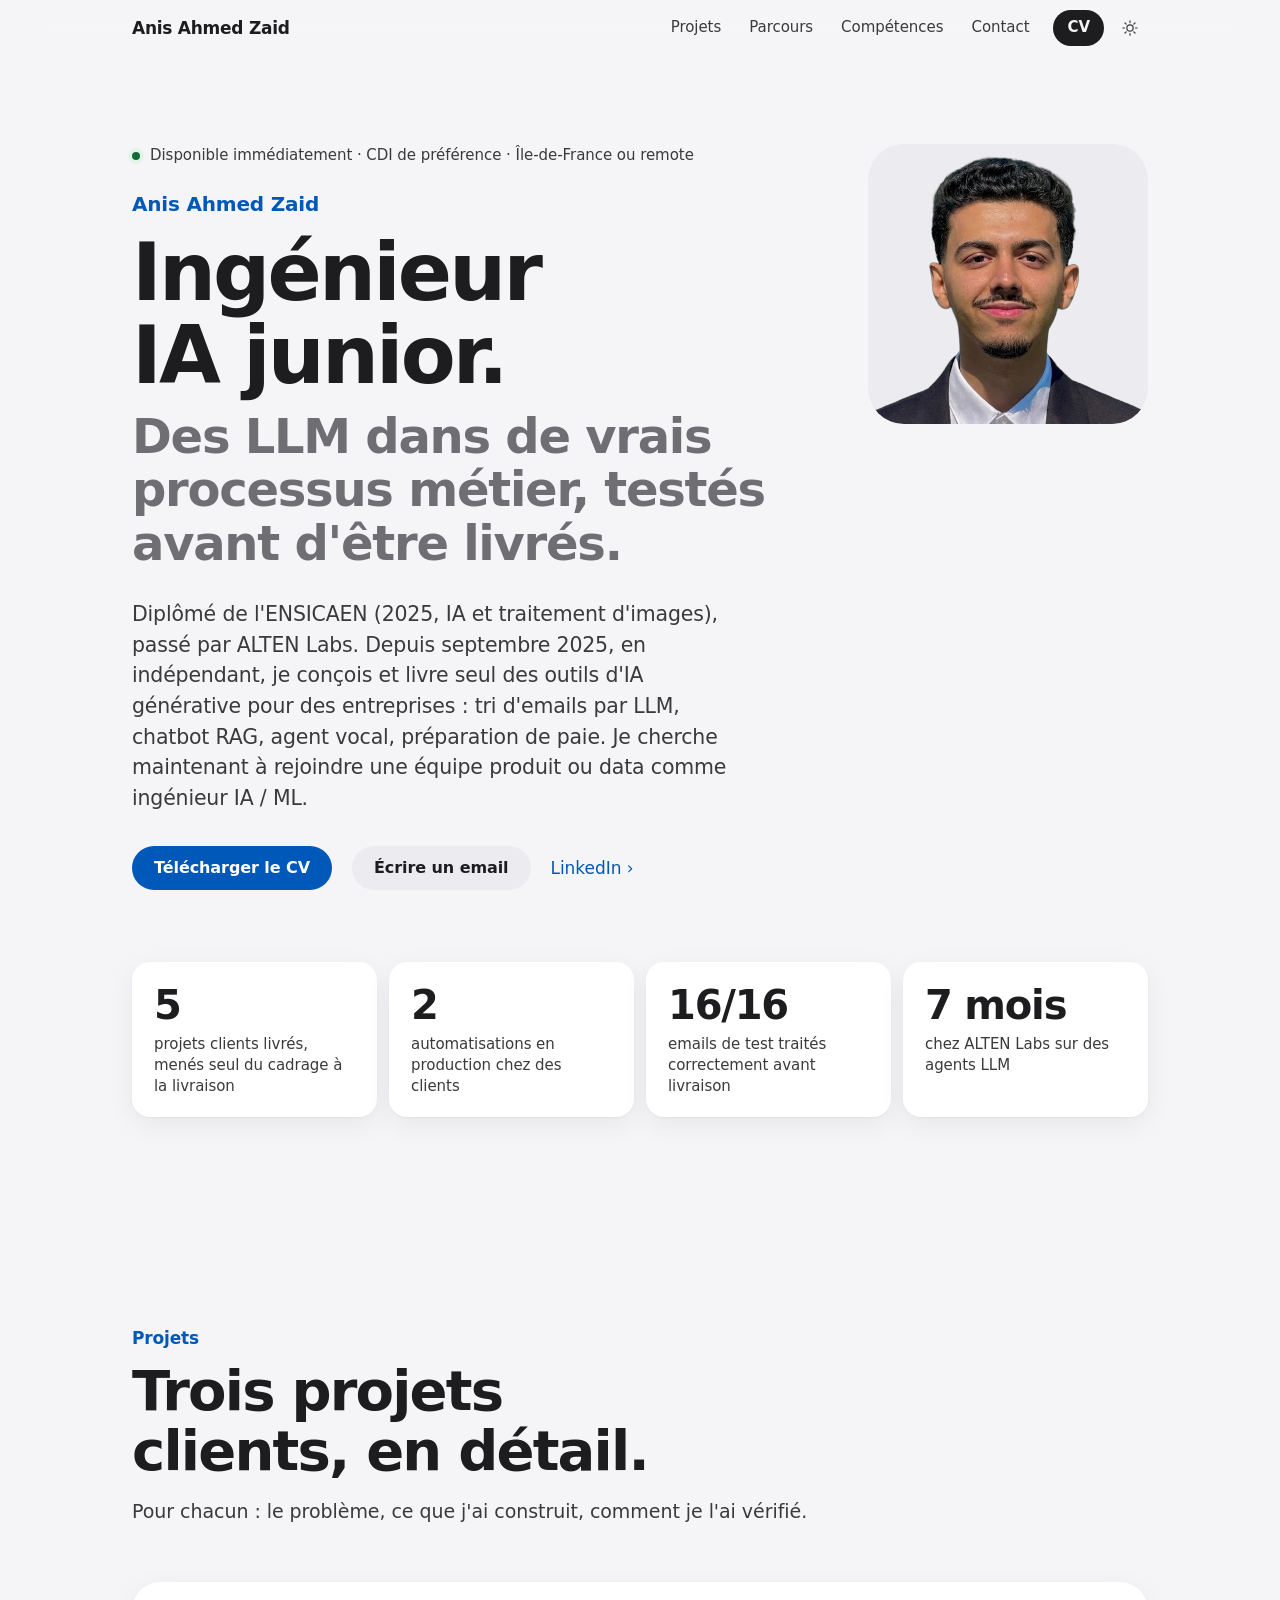
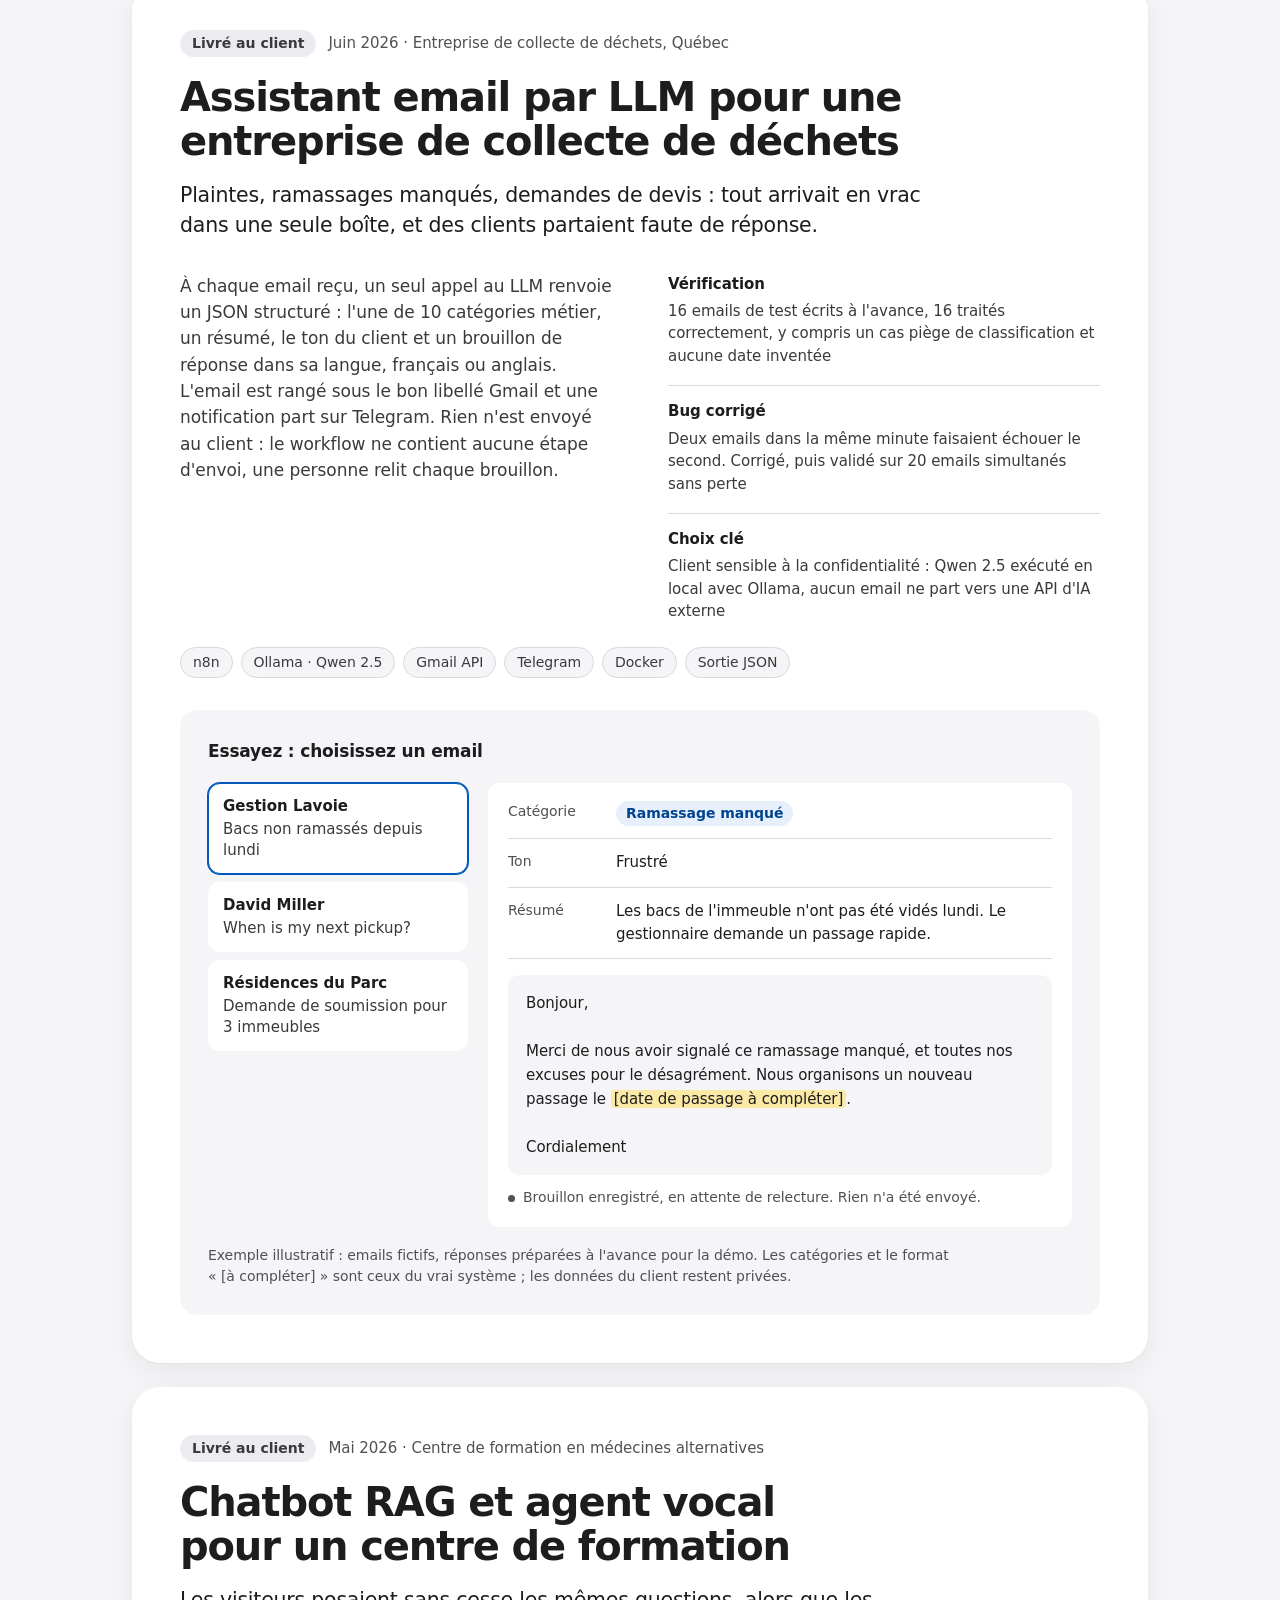
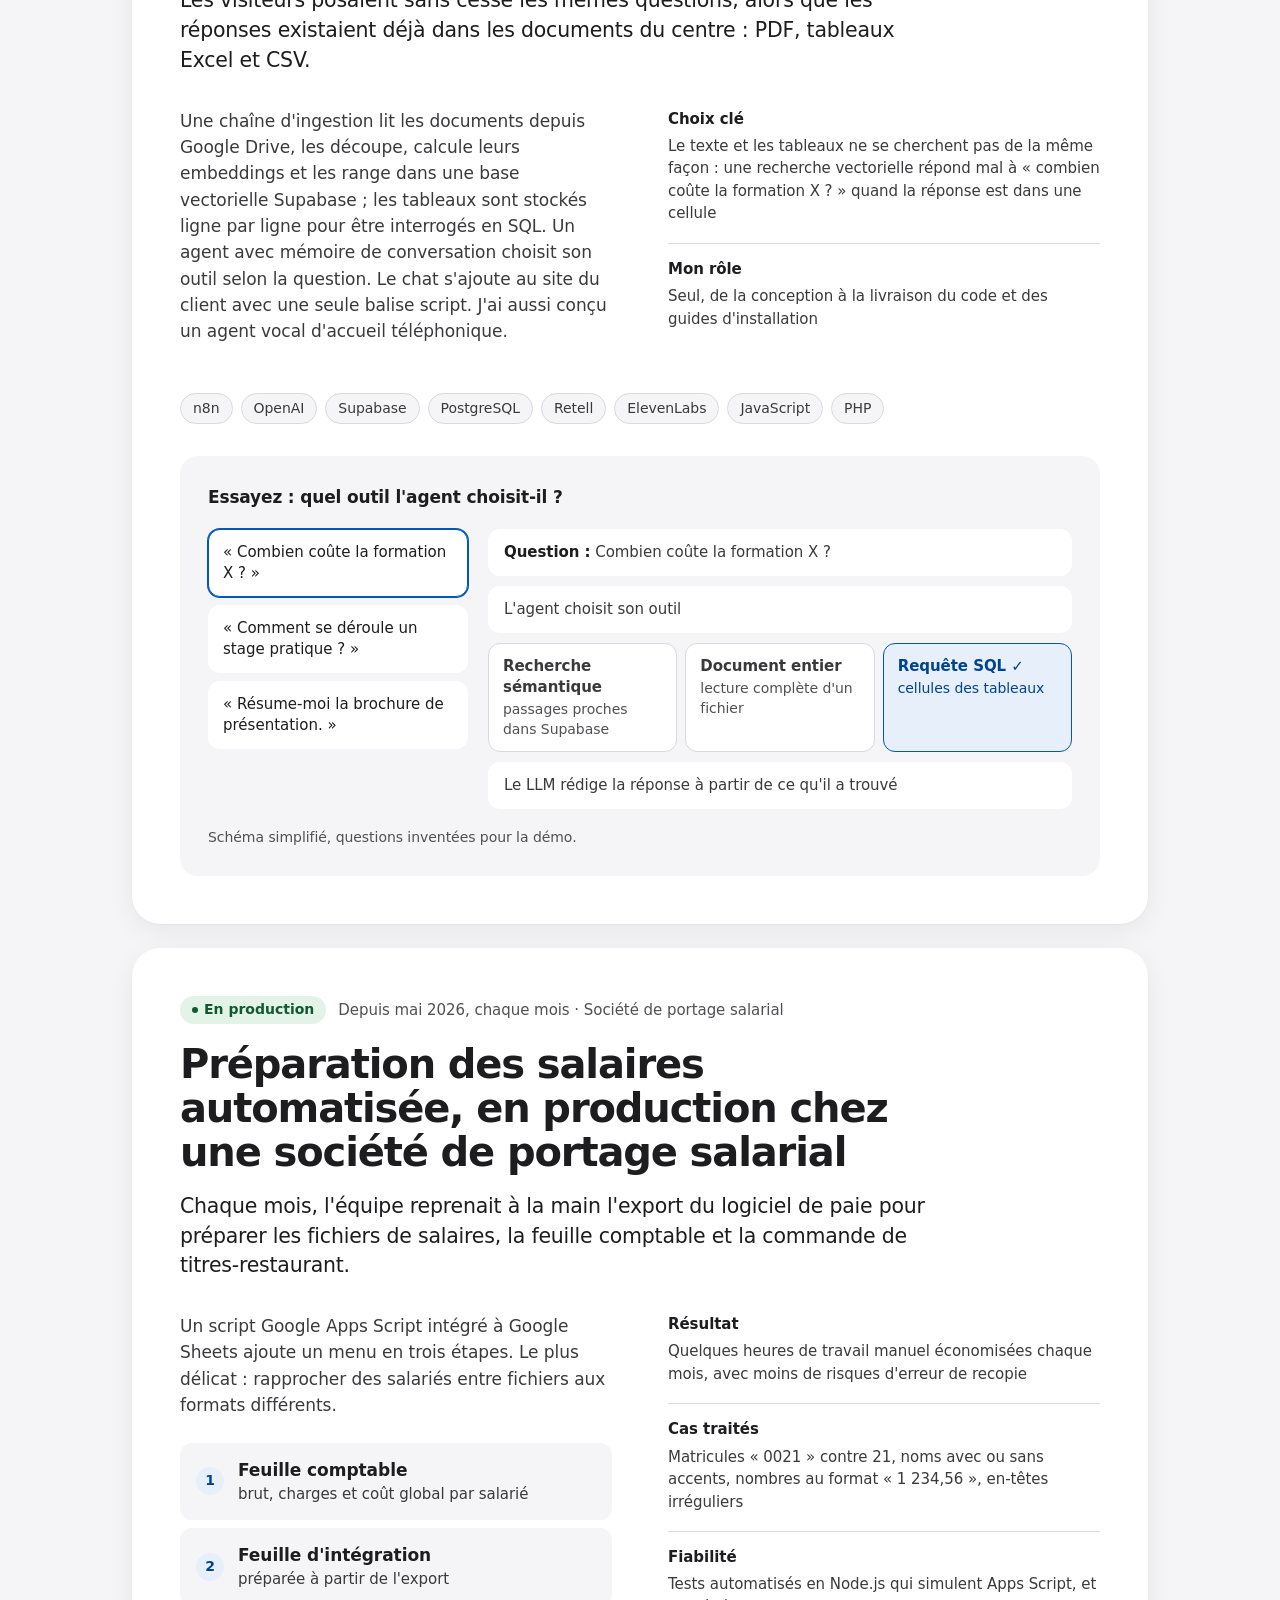
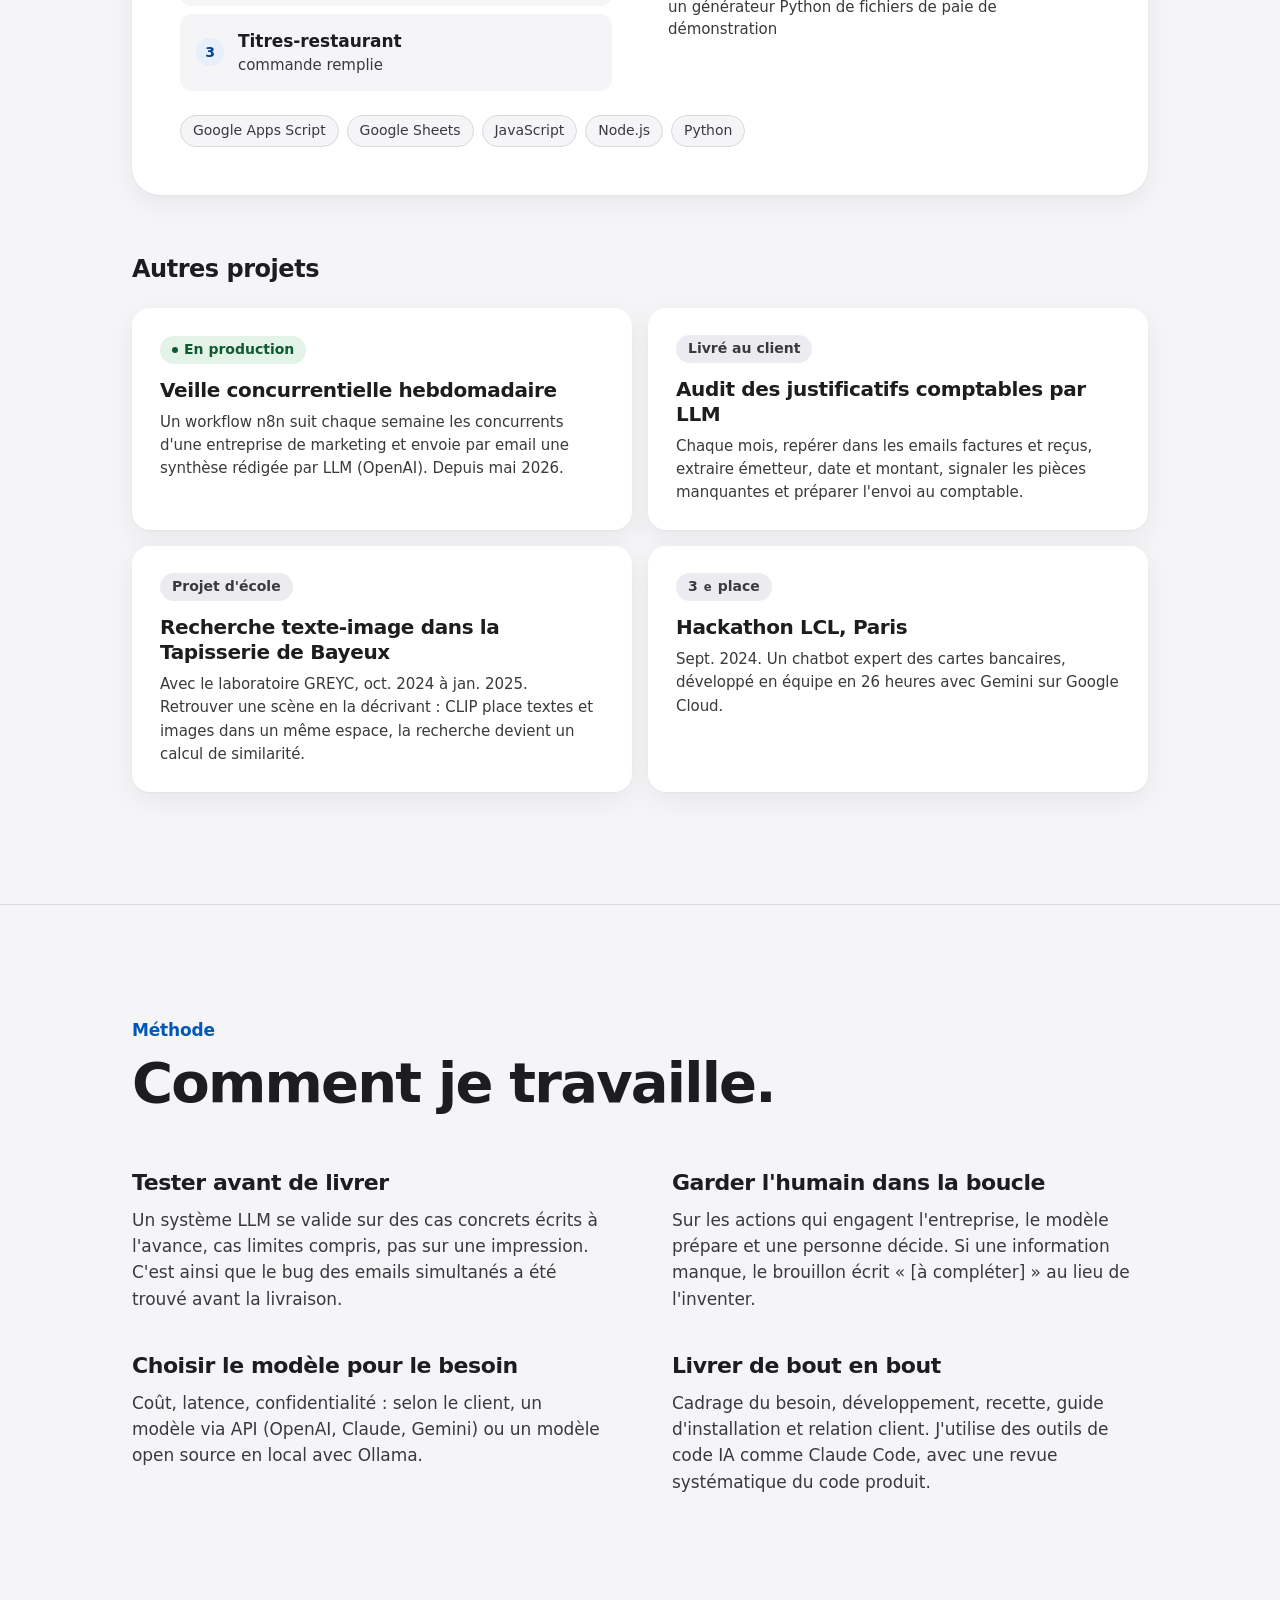
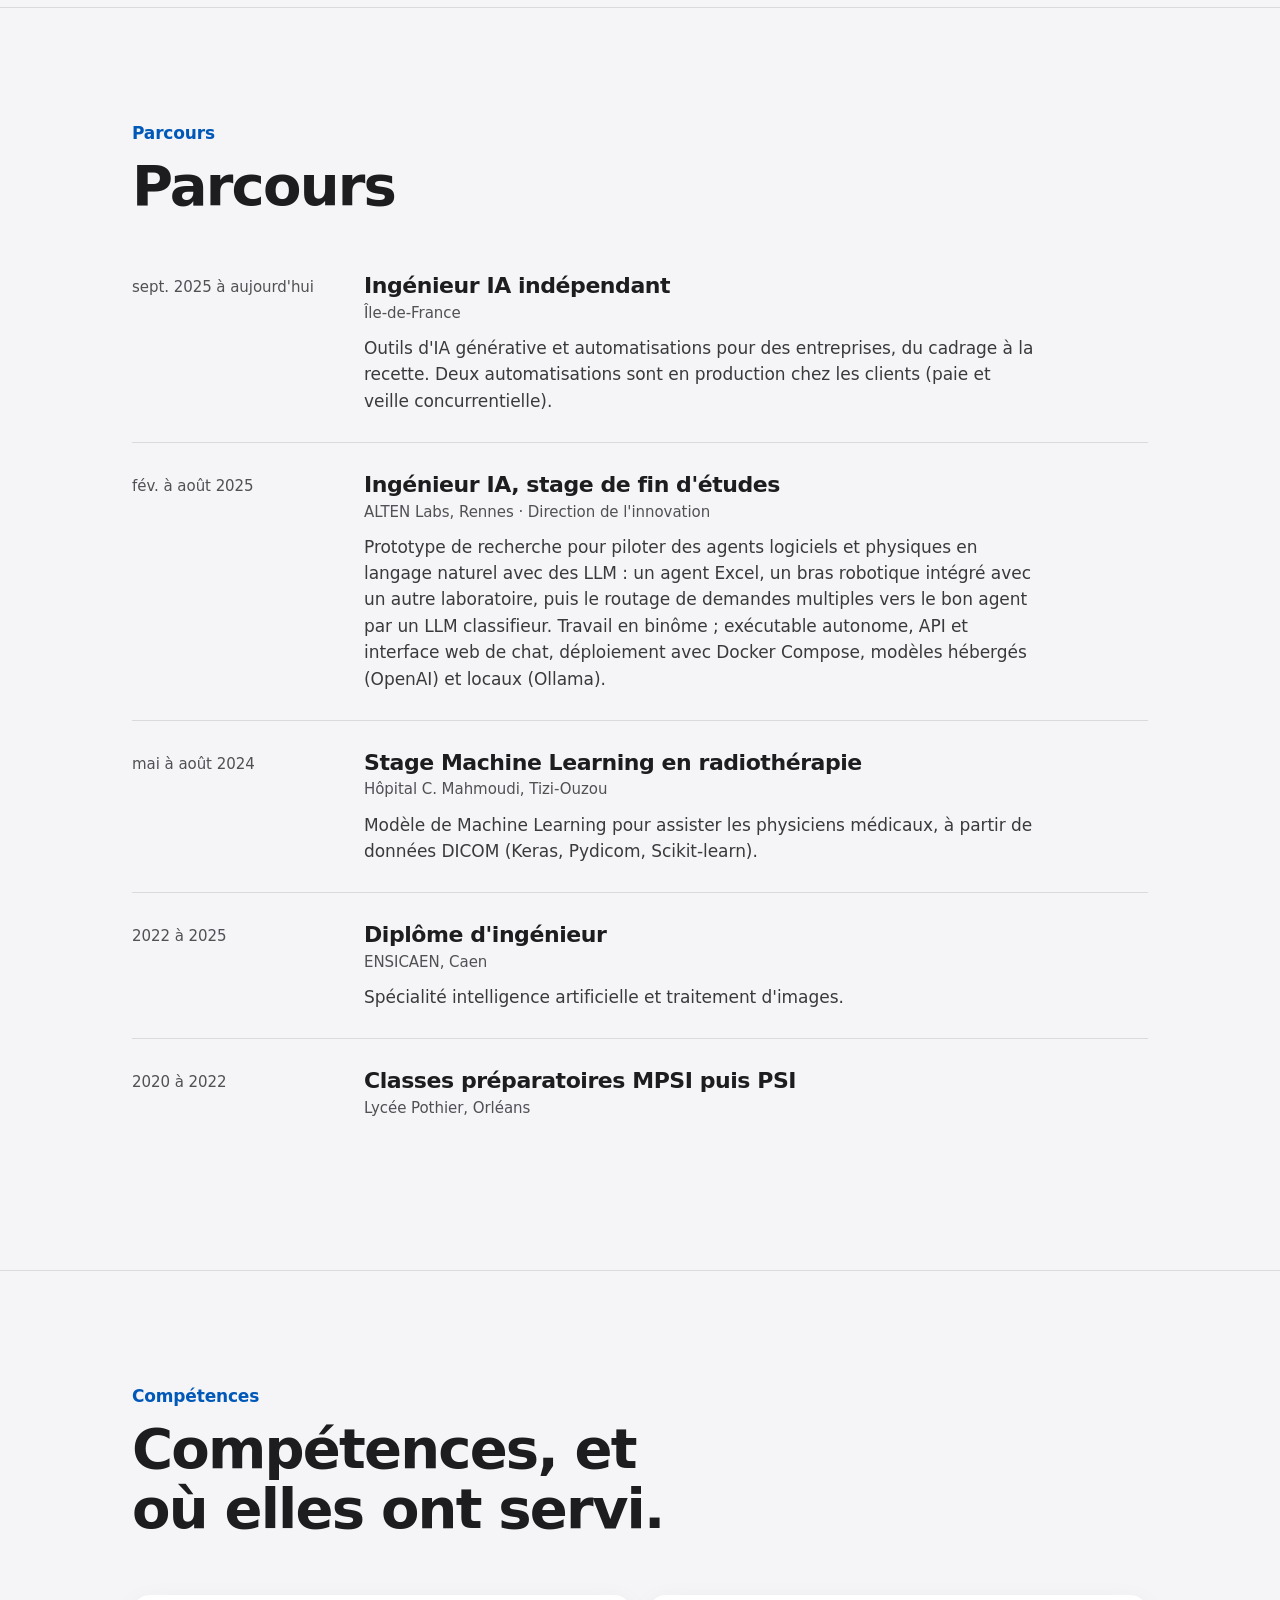
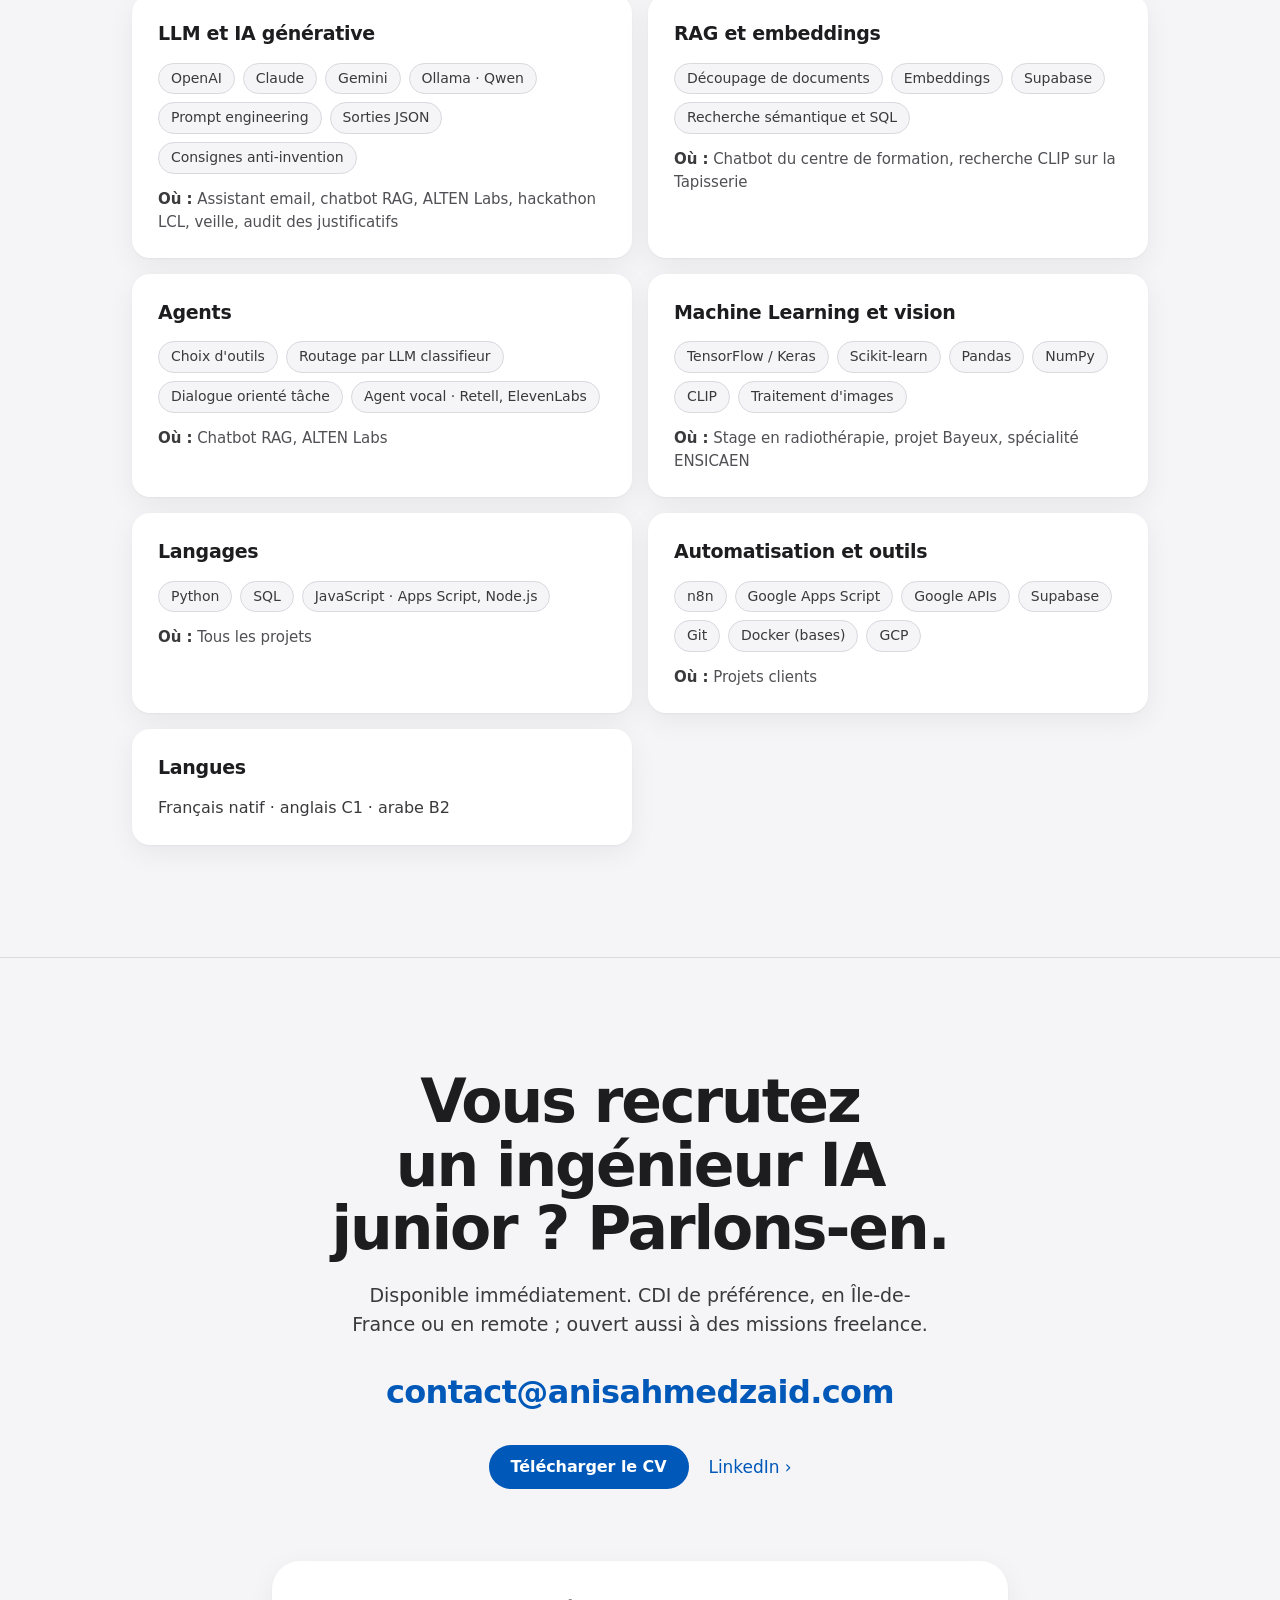
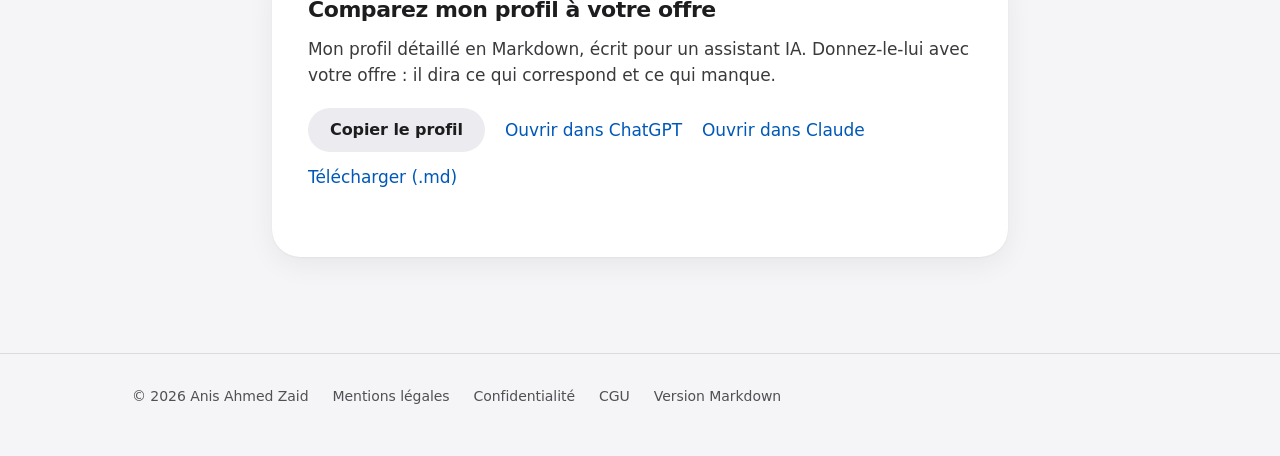
==== index.html @ 1bcfb72a "Redesign: Apple-style layout and a recruiter-first structure Form: system font with size-specific tr" ====
<!DOCTYPE html>
<html lang="fr">

<head>
  <meta charset="UTF-8">
  <meta name="viewport" content="width=device-width, initial-scale=1.0">
  <title>Anis Ahmed Zaid · Ingénieur IA (LLM, RAG, agents)</title>

  <meta name="description" content="Anis Ahmed Zaid, ingénieur IA (ENSICAEN 2025, ex-ALTEN Labs) : assistant email par LLM, chatbot RAG, agents, automatisations. Projets, parcours et CV.">
  <meta name="robots" content="index, follow">
  <link rel="canonical" href="https://anisahmedzaid.com/">
  <link rel="alternate" hreflang="fr" href="https://anisahmedzaid.com/">
  <link rel="alternate" type="text/markdown" href="https://anisahmedzaid.com/index.md" title="Version Markdown pour les agents">
  <link rel="help" type="text/plain" href="https://anisahmedzaid.com/llms.txt" title="llms.txt">
  <meta name="theme-color" content="#f5f5f7">
  <script>
    // Apply saved or system theme before first paint
    (function () {
      var t = null;
      try { t = localStorage.getItem('theme'); } catch (e) {}
      if (t !== 'light' && t !== 'dark') t = matchMedia('(prefers-color-scheme: dark)').matches ? 'dark' : 'light';
      document.documentElement.setAttribute('data-theme', t);
    })();
  </script>
  <link rel="icon" href="/favicon.ico" sizes="any">
  <link rel="icon" type="image/png" sizes="32x32" href="/favicon-32.png">
  <link rel="icon" type="image/png" sizes="192x192" href="/favicon-192.png">
  <link rel="apple-touch-icon" href="/apple-touch-icon.png">

  <meta property="og:type" content="profile">
  <meta property="og:url" content="https://anisahmedzaid.com/">
  <meta property="og:title" content="Anis Ahmed Zaid · Ingénieur IA">
  <meta property="og:description" content="Ingénieur IA diplômé de l'ENSICAEN, passé par ALTEN Labs. Assistant email par LLM, chatbot RAG, agents, automatisations. Projets, parcours et CV.">
  <meta property="og:locale" content="fr_FR">
  <meta property="og:site_name" content="Anis Ahmed Zaid">
  <meta property="og:image" content="https://anisahmedzaid.com/og-image.png">
  <meta property="og:image:width" content="1200">
  <meta property="og:image:height" content="630">
  <meta property="og:image:alt" content="Anis Ahmed Zaid, ingénieur IA : je construis des outils d'IA générative.">
  <meta name="twitter:card" content="summary_large_image">
  <meta name="twitter:title" content="Anis Ahmed Zaid · Ingénieur IA">
  <meta name="twitter:image" content="https://anisahmedzaid.com/og-image.png">
  <meta name="twitter:description" content="Ingénieur IA diplômé de l'ENSICAEN, passé par ALTEN Labs. Assistant email par LLM, chatbot RAG, agents, automatisations. Projets, parcours et CV.">

  <script type="application/ld+json">
  {
    "@context": "https://schema.org",
    "@graph": [
      {
        "@type": "WebSite",
        "@id": "https://anisahmedzaid.com/#website",
        "url": "https://anisahmedzaid.com/",
        "name": "Anis Ahmed Zaid",
        "inLanguage": "fr-FR"
      },
      {
        "@type": "ProfilePage",
        "@id": "https://anisahmedzaid.com/#profile",
        "url": "https://anisahmedzaid.com/",
        "name": "Anis Ahmed Zaid · Ingénieur IA",
        "inLanguage": "fr-FR",
        "isPartOf": {
          "@id": "https://anisahmedzaid.com/#website"
        },
        "dateModified": "2026-11-04",
        "mainEntity": {
          "@id": "https://anisahmedzaid.com/#person"
        }
      },
      {
        "@type": "Person",
        "@id": "https://anisahmedzaid.com/#person",
        "name": "Anis Ahmed Zaid",
        "jobTitle": "Ingénieur IA",
        "description": "Ingénieur IA diplômé de l'ENSICAEN (2025, spécialité IA et traitement d'images). Conçoit et livre des systèmes d'IA générative à base de LLM : RAG, agents, traitement de documents et d'emails. Cherche un poste d'ingénieur IA / ML en Île-de-France ou en remote.",
        "email": "contact@anisahmedzaid.com",
        "url": "https://anisahmedzaid.com",
        "sameAs": [
          "https://linkedin.com/in/anis-ahmed-zaid"
        ],
        "alumniOf": {
          "@type": "CollegeOrUniversity",
          "name": "ENSICAEN",
          "url": "https://www.ensicaen.fr"
        },
        "knowsAbout": [
          "Large Language Models",
          "RAG",
          "Agents IA",
          "Machine Learning",
          "Computer Vision",
          "Python"
        ],
        "knowsLanguage": [
          "fr",
          "en",
          "ar"
        ],
        "address": {
          "@type": "PostalAddress",
          "addressRegion": "Île-de-France",
          "addressCountry": "FR"
        },
        "mainEntityOfPage": {
          "@id": "https://anisahmedzaid.com/#profile"
        },
        "image": {
          "@type": "ImageObject",
          "url": "https://anisahmedzaid.com/img/anis-ahmed-zaid-800.jpg",
          "width": 800,
          "height": 800,
          "caption": "Anis Ahmed Zaid"
        }
      }
    ]
  }
  </script>
  <link rel="stylesheet" href="css/site.css">
</head>

<body>
  <a class="skip" href="#projets">Aller aux projets</a>

  <header class="top" id="top">
    <div class="wrap">
      <a href="#accueil" class="name">Anis Ahmed Zaid</a>
      <nav aria-label="Navigation principale">
        <a href="#projets" class="hide-sm">Projets</a>
        <a href="#parcours" class="hide-sm">Parcours</a>
        <a href="#competences" class="hide-md">Compétences</a>
        <a href="#contact" class="hide-sm">Contact</a>
        <a href="/cv/CV-Anis-Ahmed-Zaid.pdf" class="cv" target="_blank" rel="noopener">CV</a>
        <button type="button" class="theme-btn" id="themeBtn" aria-label="Passer au thème sombre">
          <svg class="sun" viewBox="0 0 24 24" fill="none" stroke="currentColor" stroke-width="1.6" stroke-linecap="round" aria-hidden="true"><circle cx="12" cy="12" r="4.2"/><path d="M12 2.5v2.2M12 19.3v2.2M2.5 12h2.2M19.3 12h2.2M5.3 5.3l1.6 1.6M17.1 17.1l1.6 1.6M5.3 18.7l1.6-1.6M17.1 6.9l1.6-1.6"/></svg>
          <svg class="moon" viewBox="0 0 24 24" fill="none" stroke="currentColor" stroke-width="1.6" stroke-linejoin="round" aria-hidden="true"><path d="M20 14.5A8 8 0 0 1 9.5 4a8 8 0 1 0 10.5 10.5z"/></svg>
        </button>
      </nav>
    </div>
  </header>

  <main>
    <!-- Accueil : qui, quoi, disponible, comment le joindre -->
    <div class="hero wrap" id="accueil">
      <div class="hero-text">
        <p class="availability"><span class="dot" aria-hidden="true"></span>Disponible immédiatement · CDI de préférence · Île-de-France ou remote</p>
        <h1><span class="h1-name">Anis Ahmed Zaid</span> Ingénieur IA junior. <span class="h1-soft">Des LLM dans de vrais processus métier, testés avant d'être livrés.</span></h1>
        <p class="intro">
          Diplômé de l'ENSICAEN (2025, IA et traitement d'images), passé par ALTEN Labs.
          Depuis septembre 2025, en indépendant, je conçois et livre seul des outils d'IA générative
          pour des entreprises&nbsp;: tri d'emails par LLM, chatbot RAG, agent vocal, préparation de paie.
          Je cherche maintenant à rejoindre une équipe produit ou data comme ingénieur IA / ML.
        </p>
        <div class="actions">
          <a class="btn" href="/cv/CV-Anis-Ahmed-Zaid.pdf" target="_blank" rel="noopener">Télécharger le CV</a>
          <a class="btn btn-quiet" href="mailto:contact@anisahmedzaid.com">Écrire un email</a>
          <a class="text-link" href="https://linkedin.com/in/anis-ahmed-zaid" target="_blank" rel="noopener noreferrer">LinkedIn</a>
        </div>
      </div>
      <picture class="portrait">
        <source type="image/webp" srcset="/img/anis-ahmed-zaid-480.webp 480w, /img/anis-ahmed-zaid-800.webp 800w" sizes="(max-width: 860px) 112px, 300px">
        <img src="/img/anis-ahmed-zaid-480.png" width="480" height="480" alt="Portrait d'Anis Ahmed Zaid, ingénieur IA" fetchpriority="high">
      </picture>

      <ul class="stats" aria-label="En bref">
        <li><b>5</b><span>projets clients livrés, menés seul du cadrage à la livraison</span></li>
        <li><b>2</b><span>automatisations en production chez des clients</span></li>
        <li><b>16/16</b><span>emails de test traités correctement avant livraison</span></li>
        <li><b>7 mois</b><span>chez ALTEN Labs sur des agents LLM</span></li>
      </ul>
    </div>

    <!-- Projets -->
    <section id="projets" aria-labelledby="projets-title">
      <div class="wrap">
        <header class="section-head reveal">
          <p class="eyebrow">Projets</p>
          <h2 id="projets-title">Trois projets clients, en détail.</h2>
          <p>Pour chacun&nbsp;: le problème, ce que j'ai construit, comment je l'ai vérifié.</p>
        </header>

        <!-- 01 Email -->
        <article class="case reveal" id="assistant-email">
          <div class="case-head">
            <p class="status"><span class="pill">Livré au client</span>Juin 2026 · Entreprise de collecte de déchets, Québec</p>
            <h3>Assistant email par LLM pour une entreprise de collecte de déchets</h3>
            <p class="lede">Plaintes, ramassages manqués, demandes de devis&nbsp;: tout arrivait en vrac dans une seule boîte,
              et des clients partaient faute de réponse.</p>
          </div>
          <div class="body">
            <p>À chaque email reçu, un seul appel au LLM renvoie un JSON structuré&nbsp;: l'une de 10 catégories métier,
              un résumé, le ton du client et un brouillon de réponse dans sa langue, français ou anglais.
              L'email est rangé sous le bon libellé Gmail et une notification part sur Telegram.
              Rien n'est envoyé au client&nbsp;: le workflow ne contient aucune étape d'envoi, une personne relit chaque brouillon.</p>
            <dl class="facts">
              <div><dt>Vérification</dt><dd>16 emails de test écrits à l'avance, 16 traités correctement, y compris un cas piège de classification et aucune date inventée</dd></div>
              <div><dt>Bug corrigé</dt><dd>Deux emails dans la même minute faisaient échouer le second. Corrigé, puis validé sur 20 emails simultanés sans perte</dd></div>
              <div><dt>Choix clé</dt><dd>Client sensible à la confidentialité&nbsp;: Qwen 2.5 exécuté en local avec Ollama, aucun email ne part vers une API d'IA externe</dd></div>
            </dl>
            <ul class="tools" aria-label="Outils">
              <li>n8n</li><li>Ollama · Qwen 2.5</li><li>Gmail API</li><li>Telegram</li><li>Docker</li><li>Sortie JSON</li>
            </ul>
          </div>

          <figure class="demo" aria-labelledby="mail-title">
            <figcaption class="demo-head">
              <span id="mail-title">Essayez&nbsp;: choisissez un email</span>
            </figcaption>
            <div class="mail-demo">
              <div class="inbox" id="inbox" role="group" aria-label="Emails d'exemple"></div>
              <div class="mail-out" id="mailOut" aria-live="polite"></div>
            </div>
            <p class="demo-note">Exemple illustratif&nbsp;: emails fictifs, réponses préparées à l'avance pour la démo.
              Les catégories et le format «&nbsp;[à compléter]&nbsp;» sont ceux du vrai système&nbsp;; les données du client restent privées.</p>
          </figure>
        </article>

        <!-- 02 RAG + voix -->
        <article class="case reveal" id="chatbot-rag">
          <div class="case-head">
            <p class="status"><span class="pill">Livré au client</span>Mai 2026 · Centre de formation en médecines alternatives</p>
            <h3>Chatbot RAG et agent vocal pour un centre de formation</h3>
            <p class="lede">Les visiteurs posaient sans cesse les mêmes questions, alors que les réponses existaient déjà
              dans les documents du centre&nbsp;: PDF, tableaux Excel et CSV.</p>
          </div>
          <div class="body">
            <p>Une chaîne d'ingestion lit les documents depuis Google Drive, les découpe, calcule leurs embeddings
              et les range dans une base vectorielle Supabase&nbsp;; les tableaux sont stockés ligne par ligne pour être
              interrogés en SQL. Un agent avec mémoire de conversation choisit son outil selon la question.
              Le chat s'ajoute au site du client avec une seule balise script. J'ai aussi conçu un agent vocal d'accueil téléphonique.</p>
            <dl class="facts">
              <div><dt>Choix clé</dt><dd>Le texte et les tableaux ne se cherchent pas de la même façon&nbsp;: une recherche vectorielle répond mal à «&nbsp;combien coûte la formation X&nbsp;?&nbsp;» quand la réponse est dans une cellule</dd></div>
              <div><dt>Mon rôle</dt><dd>Seul, de la conception à la livraison du code et des guides d'installation</dd></div>
            </dl>
            <ul class="tools" aria-label="Outils">
              <li>n8n</li><li>OpenAI</li><li>Supabase</li><li>PostgreSQL</li><li>Retell</li><li>ElevenLabs</li><li>JavaScript</li><li>PHP</li>
            </ul>
          </div>

          <figure class="demo" aria-labelledby="rag-title">
            <figcaption class="demo-head">
              <span id="rag-title">Essayez&nbsp;: quel outil l'agent choisit-il&nbsp;?</span>
            </figcaption>
            <div class="rag">
              <div class="rag-questions" id="ragQuestions" role="group" aria-label="Questions d'exemple"></div>
              <ol class="rag-flow" id="ragFlow">
                <li class="rag-step">Question</li>
                <li class="rag-step">L'agent choisit son outil</li>
                <li class="rag-tools">
                  <ul>
                    <li data-tool="vector"><b>Recherche sémantique</b><span>passages proches dans Supabase</span></li>
                    <li data-tool="doc"><b>Document entier</b><span>lecture complète d'un fichier</span></li>
                    <li data-tool="sql"><b>Requête SQL</b><span>cellules des tableaux</span></li>
                  </ul>
                </li>
                <li class="rag-step">Le LLM rédige la réponse à partir de ce qu'il a trouvé</li>
              </ol>
            </div>
            <p class="demo-note">Schéma simplifié, questions inventées pour la démo.</p>
          </figure>
        </article>

        <!-- 03 Paie -->
        <article class="case reveal" id="paie">
          <div class="case-head">
            <p class="status"><span class="pill pill-live">En production</span>Depuis mai 2026, chaque mois · Société de portage salarial</p>
            <h3>Préparation des salaires automatisée, en production chez une société de portage salarial</h3>
            <p class="lede">Chaque mois, l'équipe reprenait à la main l'export du logiciel de paie pour préparer
              les fichiers de salaires, la feuille comptable et la commande de titres-restaurant.</p>
          </div>
          <div class="body">
            <p>Un script Google Apps Script intégré à Google Sheets ajoute un menu en trois étapes.
              Le plus délicat&nbsp;: rapprocher des salariés entre fichiers aux formats différents.</p>
            <ol class="steps">
              <li><b>Feuille comptable</b><span>brut, charges et coût global par salarié</span></li>
              <li><b>Feuille d'intégration</b><span>préparée à partir de l'export</span></li>
              <li><b>Titres-restaurant</b><span>commande remplie</span></li>
            </ol>
            <dl class="facts">
              <div><dt>Résultat</dt><dd>Quelques heures de travail manuel économisées chaque mois, avec moins de risques d'erreur de recopie</dd></div>
              <div><dt>Cas traités</dt><dd>Matricules «&nbsp;0021&nbsp;» contre 21, noms avec ou sans accents, nombres au format «&nbsp;1 234,56&nbsp;», en-têtes irréguliers</dd></div>
              <div><dt>Fiabilité</dt><dd>Tests automatisés en Node.js qui simulent Apps Script, et un générateur Python de fichiers de paie de démonstration</dd></div>
            </dl>
            <ul class="tools" aria-label="Outils">
              <li>Google Apps Script</li><li>Google Sheets</li><li>JavaScript</li><li>Node.js</li><li>Python</li>
            </ul>
          </div>
        </article>

        <!-- Autres projets -->
        <div class="more reveal">
          <h3 class="more-title">Autres projets</h3>
          <ul class="more-grid">
            <li><span class="pill pill-live">En production</span><h4>Veille concurrentielle hebdomadaire</h4>
              <p>Un workflow n8n suit chaque semaine les concurrents d'une entreprise de marketing et envoie par email une synthèse rédigée par LLM (OpenAI). Depuis mai 2026.</p></li>
            <li><span class="pill">Livré au client</span><h4>Audit des justificatifs comptables par LLM</h4>
              <p>Chaque mois, repérer dans les emails factures et reçus, extraire émetteur, date et montant, signaler les pièces manquantes et préparer l'envoi au comptable.</p></li>
            <li><span class="pill">Projet d'école</span><h4>Recherche texte-image dans la Tapisserie de Bayeux</h4>
              <p>Avec le laboratoire GREYC, oct. 2024 à jan. 2025. Retrouver une scène en la décrivant&nbsp;: CLIP place textes et images dans un même espace, la recherche devient un calcul de similarité.</p></li>
            <li><span class="pill">3<sup>e</sup> place</span><h4>Hackathon LCL, Paris</h4>
              <p>Sept. 2024. Un chatbot expert des cartes bancaires, développé en équipe en 26 heures avec Gemini sur Google Cloud.</p></li>
          </ul>
        </div>
      </div>
    </section>

    <!-- Méthode -->
    <section id="methode" aria-labelledby="methode-title">
      <div class="wrap">
        <header class="section-head reveal">
          <p class="eyebrow">Méthode</p>
          <h2 id="methode-title">Comment je travaille.</h2>
        </header>
        <div class="principles reveal">
          <div>
            <h3>Tester avant de livrer</h3>
            <p>Un système LLM se valide sur des cas concrets écrits à l'avance, cas limites compris, pas sur une impression. C'est ainsi que le bug des emails simultanés a été trouvé avant la livraison.</p>
          </div>
          <div>
            <h3>Garder l'humain dans la boucle</h3>
            <p>Sur les actions qui engagent l'entreprise, le modèle prépare et une personne décide. Si une information manque, le brouillon écrit «&nbsp;[à compléter]&nbsp;» au lieu de l'inventer.</p>
          </div>
          <div>
            <h3>Choisir le modèle pour le besoin</h3>
            <p>Coût, latence, confidentialité&nbsp;: selon le client, un modèle via API (OpenAI, Claude, Gemini) ou un modèle open source en local avec Ollama.</p>
          </div>
          <div>
            <h3>Livrer de bout en bout</h3>
            <p>Cadrage du besoin, développement, recette, guide d'installation et relation client. J'utilise des outils de code IA comme Claude Code, avec une revue systématique du code produit.</p>
          </div>
        </div>
      </div>
    </section>

    <!-- Parcours -->
    <section id="parcours" aria-labelledby="parcours-title">
      <div class="wrap">
        <header class="section-head reveal">
          <p class="eyebrow">Parcours</p>
          <h2 id="parcours-title">Parcours</h2>
        </header>
        <ol class="timeline reveal">
          <li>
            <p class="when">sept. 2025 à aujourd'hui</p>
            <div>
              <h3>Ingénieur IA indépendant</h3>
              <p class="where">Île-de-France</p>
              <p>Outils d'IA générative et automatisations pour des entreprises, du cadrage à la recette. Deux automatisations sont en production chez les clients (paie et veille concurrentielle).</p>
            </div>
          </li>
          <li>
            <p class="when">fév. à août 2025</p>
            <div>
              <h3>Ingénieur IA, stage de fin d'études</h3>
              <p class="where">ALTEN Labs, Rennes · Direction de l'innovation</p>
              <p>Prototype de recherche pour piloter des agents logiciels et physiques en langage naturel avec des LLM&nbsp;: un agent Excel, un bras robotique intégré avec un autre laboratoire, puis le routage de demandes multiples vers le bon agent par un LLM classifieur. Travail en binôme&nbsp;; exécutable autonome, API et interface web de chat, déploiement avec Docker Compose, modèles hébergés (OpenAI) et locaux (Ollama).</p>
            </div>
          </li>
          <li>
            <p class="when">mai à août 2024</p>
            <div>
              <h3>Stage Machine Learning en radiothérapie</h3>
              <p class="where">Hôpital C. Mahmoudi, Tizi-Ouzou</p>
              <p>Modèle de Machine Learning pour assister les physiciens médicaux, à partir de données DICOM (Keras, Pydicom, Scikit-learn).</p>
            </div>
          </li>
          <li>
            <p class="when">2022 à 2025</p>
            <div>
              <h3>Diplôme d'ingénieur</h3>
              <p class="where">ENSICAEN, Caen</p>
              <p>Spécialité intelligence artificielle et traitement d'images.</p>
            </div>
          </li>
          <li>
            <p class="when">2020 à 2022</p>
            <div>
              <h3>Classes préparatoires MPSI puis PSI</h3>
              <p class="where">Lycée Pothier, Orléans</p>
            </div>
          </li>
        </ol>
      </div>
    </section>

    <!-- Compétences -->
    <section id="competences" aria-labelledby="competences-title">
      <div class="wrap">
        <header class="section-head reveal">
          <p class="eyebrow">Compétences</p>
          <h2 id="competences-title">Compétences, et où elles ont servi.</h2>
        </header>
        <dl class="skills reveal">
          <div>
            <dt>LLM et IA générative</dt>
            <dd><ul class="tools"><li>OpenAI</li><li>Claude</li><li>Gemini</li><li>Ollama · Qwen</li><li>Prompt engineering</li><li>Sorties JSON</li><li>Consignes anti-invention</li></ul>
              <p><span class="where-label">Où&nbsp;:</span> Assistant email, chatbot RAG, ALTEN Labs, hackathon LCL, veille, audit des justificatifs</p></dd>
          </div>
          <div>
            <dt>RAG et embeddings</dt>
            <dd><ul class="tools"><li>Découpage de documents</li><li>Embeddings</li><li>Supabase</li><li>Recherche sémantique et SQL</li></ul>
              <p><span class="where-label">Où&nbsp;:</span> Chatbot du centre de formation, recherche CLIP sur la Tapisserie</p></dd>
          </div>
          <div>
            <dt>Agents</dt>
            <dd><ul class="tools"><li>Choix d'outils</li><li>Routage par LLM classifieur</li><li>Dialogue orienté tâche</li><li>Agent vocal · Retell, ElevenLabs</li></ul>
              <p><span class="where-label">Où&nbsp;:</span> Chatbot RAG, ALTEN Labs</p></dd>
          </div>
          <div>
            <dt>Machine Learning et vision</dt>
            <dd><ul class="tools"><li>TensorFlow / Keras</li><li>Scikit-learn</li><li>Pandas</li><li>NumPy</li><li>CLIP</li><li>Traitement d'images</li></ul>
              <p><span class="where-label">Où&nbsp;:</span> Stage en radiothérapie, projet Bayeux, spécialité ENSICAEN</p></dd>
          </div>
          <div>
            <dt>Langages</dt>
            <dd><ul class="tools"><li>Python</li><li>SQL</li><li>JavaScript · Apps Script, Node.js</li></ul>
              <p><span class="where-label">Où&nbsp;:</span> Tous les projets</p></dd>
          </div>
          <div>
            <dt>Automatisation et outils</dt>
            <dd><ul class="tools"><li>n8n</li><li>Google Apps Script</li><li>Google APIs</li><li>Supabase</li><li>Git</li><li>Docker (bases)</li><li>GCP</li></ul>
              <p><span class="where-label">Où&nbsp;:</span> Projets clients</p></dd>
          </div>
          <div>
            <dt>Langues</dt>
            <dd><p class="langs">Français natif · anglais C1 · arabe B2</p></dd>
          </div>
        </dl>
      </div>
    </section>

    <!-- Contact -->
    <section id="contact" class="contact" aria-labelledby="contact-title">
      <div class="wrap">
        <div class="contact-main reveal">
          <h2 id="contact-title">Vous recrutez un ingénieur IA junior&nbsp;? Parlons-en.</h2>
          <p class="open">Disponible immédiatement. CDI de préférence, en Île-de-France ou en remote&nbsp;; ouvert aussi à des missions freelance.</p>
          <a class="mail" href="mailto:contact@anisahmedzaid.com">contact@anisahmedzaid.com</a>
          <div class="actions">
            <a class="btn" href="/cv/CV-Anis-Ahmed-Zaid.pdf" target="_blank" rel="noopener">Télécharger le CV</a>
            <a class="text-link" href="https://linkedin.com/in/anis-ahmed-zaid" target="_blank" rel="noopener noreferrer">LinkedIn</a>
          </div>
        </div>

        <div class="ai-copy reveal">
          <h3>Comparez mon profil à votre offre</h3>
          <p>Mon profil détaillé en Markdown, écrit pour un assistant IA. Donnez-le-lui avec votre offre&nbsp;: il dira ce qui correspond et ce qui manque.</p>
          <div class="ai-actions">
            <button type="button" class="btn btn-quiet" id="aiCopy">Copier le profil</button>
            <a href="https://chatgpt.com/?q=Voici%20le%20profil%20d%C3%A9taill%C3%A9%20d'Anis%20Ahmed%20Zaid%2C%20ing%C3%A9nieur%20IA%20%3A%20https%3A%2F%2Fanisahmedzaid.com%2Fanis-ahmed-zaid.md.%20Lis-le.%20Je%20vais%20ensuite%20te%20coller%20une%20offre%20d'emploi%20%3A%20compare-la%20%C3%A0%20ce%20profil%20point%20par%20point%20(ce%20qui%20correspond%2C%20ce%20qui%20manque)." target="_blank" rel="noopener noreferrer">Ouvrir dans ChatGPT</a>
            <a href="https://claude.ai/new?q=Voici%20le%20profil%20d%C3%A9taill%C3%A9%20d'Anis%20Ahmed%20Zaid%2C%20ing%C3%A9nieur%20IA%20%3A%20https%3A%2F%2Fanisahmedzaid.com%2Fanis-ahmed-zaid.md.%20Lis-le.%20Je%20vais%20ensuite%20te%20coller%20une%20offre%20d'emploi%20%3A%20compare-la%20%C3%A0%20ce%20profil%20point%20par%20point%20(ce%20qui%20correspond%2C%20ce%20qui%20manque)." target="_blank" rel="noopener noreferrer">Ouvrir dans Claude</a>
            <a href="/anis-ahmed-zaid.md" download>Télécharger (.md)</a>
          </div>
          <p class="ai-status" id="aiStatus" role="status" aria-live="polite"></p>
        </div>
      </div>
    </section>
  </main>

  <footer>
    <div class="wrap">
      <span>© 2026 Anis Ahmed Zaid</span>
      <a href="/mentions-legales.html">Mentions légales</a>
      <a href="/privacy-policy.html">Confidentialité</a>
      <a href="/terms-of-service.html">CGU</a>
      <a href="/index.md">Version Markdown</a>
    </div>
  </footer>

  <script src="js/site.js"></script>
</body>

</html>
---- css/site.css ----
/* anisahmedzaid.com · portfolio
   System type, one accent, surfaces that read as layers. Spacing on a 4px grid,
   tracking that tightens as type grows, motion that never blocks input. */

:root {
  --paper: #f5f5f7;
  --card: #ffffff;
  --sunk: #ececf0;
  --ink: #1d1d1f;
  --ink-2: #3a3a3d;
  --ink-3: #505055;
  --ink-display: #6e6e73;
  --rule: #d9d9de;
  --accent: #0058b8;
  --accent-ink: #00448f;
  --accent-soft: #e6effa;
  --live: #136b37;
  --live-ink: #0f5a2e;
  --live-soft: #e3f3e8;
  --mark: #fbe9a6;
  --glass: rgba(245, 245, 247, 0.72);
  --shadow: 0 1px 2px rgba(0, 0, 0, 0.04), 0 8px 28px rgba(0, 0, 0, 0.06);

  --sans: -apple-system, BlinkMacSystemFont, "SF Pro Text", "Segoe UI Variable Text", "Segoe UI", system-ui, Roboto, "Helvetica Neue", Arial, sans-serif;
  --display: -apple-system, BlinkMacSystemFont, "SF Pro Display", "Segoe UI Variable Display", "Segoe UI", system-ui, Roboto, "Helvetica Neue", Arial, sans-serif;
  --ease: cubic-bezier(.25, .1, .25, 1);
  --ease-out: cubic-bezier(.2, .8, .2, 1);
  --wide: 1080px;
  --text: 42rem;
  --r-lg: 28px;
  --r-md: 18px;
  --r-sm: 12px;
}

[data-theme="dark"] {
  --paper: #000000;
  --card: #161618;
  --sunk: #26262a;
  --ink: #f5f5f7;
  --ink-2: #e6e6eb;
  --ink-3: #d4d4da;
  --ink-display: #9a9aa0;
  --rule: #333338;
  --accent: #aad3ff;
  --accent-ink: #cfe6ff;
  --accent-soft: #0f2a47;
  --live: #6fdc95;
  --live-ink: #a8efc0;
  --live-soft: #10301c;
  --mark: #5a4718;
  --glass: rgba(0, 0, 0, 0.66);
  --shadow: 0 0 0 1px rgba(255, 255, 255, 0.06);
  color-scheme: dark;
}

*, *::before, *::after { box-sizing: border-box; }

/* Theme switch: soft crossfade, no abrupt brightness jump */
::view-transition-old(root), ::view-transition-new(root) { animation-duration: .45s; animation-timing-function: var(--ease); }
html.theme-fade, html.theme-fade * { transition: background-color .45s ease, color .45s ease, border-color .45s ease, fill .45s ease !important; }

html { scroll-behavior: smooth; scroll-padding-top: 72px; -webkit-text-size-adjust: 100%; }

body {
  margin: 0;
  background: var(--paper);
  color: var(--ink);
  font: 400 1.0625rem/1.55 var(--sans);
  letter-spacing: -0.003em;
  font-optical-sizing: auto;
  -webkit-font-smoothing: antialiased;
  overflow-x: clip;
}

a { color: var(--accent); text-decoration: none; }
a:hover { text-decoration: underline; text-underline-offset: 3px; }
:focus-visible { outline: 3px solid var(--accent); outline-offset: 3px; border-radius: 6px; }

h1, h2, h3, h4 { font-family: var(--display); margin: 0; font-weight: 600; color: var(--ink); }
p { margin: 0; }

.wrap { max-width: var(--wide); margin: 0 auto; padding: 0 32px; }
.sr-only { position: absolute; width: 1px; height: 1px; padding: 0; margin: -1px; overflow: hidden; clip: rect(0, 0, 0, 0); white-space: nowrap; border: 0; }

.skip { position: absolute; left: 16px; top: -60px; z-index: 100; padding: 10px 16px; border-radius: 999px; background: var(--ink); color: var(--paper); }
.skip:focus { top: 12px; }

/* Navigation: a translucent layer, content scrolls underneath */
.top {
  position: sticky; top: 0; z-index: 50;
  background: var(--glass);
  -webkit-backdrop-filter: saturate(180%) blur(20px);
  backdrop-filter: saturate(180%) blur(20px);
}
/* Scroll edge: a soft fade where content meets the bar, only once content is under it */
.top::after {
  content: ""; position: absolute; left: 0; right: 0; top: 100%; height: 14px; pointer-events: none;
  background: linear-gradient(var(--glass), transparent); opacity: 0; transition: opacity .25s var(--ease);
}
.top.scrolled::after { opacity: 1; }
.top .wrap { display: flex; align-items: center; justify-content: space-between; height: 56px; gap: 16px; }
.top .name { font-weight: 600; font-size: 1.0625rem; letter-spacing: -0.015em; color: var(--ink); white-space: nowrap; }
.top .name:hover { text-decoration: none; }
.top nav { display: flex; align-items: center; gap: 4px; }
.top nav a:not(.cv) { color: var(--ink-2); font-size: 0.9375rem; padding: 6px 12px; border-radius: 999px; transition: background-color .2s var(--ease), color .2s var(--ease); }
.top nav a:not(.cv):hover { text-decoration: none; color: var(--ink); background: var(--sunk); }
.top nav a[aria-current="true"] { color: var(--ink); background: var(--sunk); }
.top .cv {
  margin-left: 8px; padding: 6px 14px; border-radius: 999px; font-size: 0.9375rem; font-weight: 600;
  background: var(--ink); color: var(--paper);
}
.top .cv:hover { text-decoration: none; opacity: .86; }
.theme-btn {
  margin-left: 4px; width: 36px; height: 36px; display: inline-grid; place-items: center;
  border: 0; border-radius: 50%; background: transparent; color: var(--ink-2); cursor: pointer;
  transition: background-color .2s var(--ease);
}
.theme-btn:hover { background: var(--sunk); color: var(--ink); }
.theme-btn svg { width: 18px; height: 18px; }
.theme-btn .moon, [data-theme="dark"] .theme-btn .sun { display: none; }
[data-theme="dark"] .theme-btn .moon { display: block; }

/* Press feedback lives on pointer-down, and it is instant */
.btn, .top .cv, .theme-btn, .inbox button, .rag-questions button { -webkit-tap-highlight-color: transparent; touch-action: manipulation; }
.btn:active, .top .cv:active, .theme-btn:active, .inbox button:active, .rag-questions button:active {
  transform: scale(0.97); transition: transform 100ms ease-out;
}

/* Hero */
.hero {
  display: grid; grid-template-columns: minmax(0, 1fr) 280px; gap: 32px 64px; align-items: center;
  padding-top: 88px; padding-bottom: 96px;
}
.availability {
  display: flex; align-items: center; gap: 10px;
  font-size: 0.9375rem; font-weight: 500; color: var(--ink-2); margin-bottom: 24px;
}
.dot { width: 8px; height: 8px; border-radius: 50%; background: var(--live); box-shadow: 0 0 0 4px var(--live-soft); flex: none; }
.hero h1 {
  font-size: clamp(2.75rem, 6.6vw, 5rem); line-height: 1.04; letter-spacing: -0.035em; font-weight: 700;
  margin-bottom: 28px; text-wrap: balance;
}
.h1-name { display: block; font-size: 1.25rem; line-height: 1.3; letter-spacing: -0.01em; font-weight: 600; color: var(--accent); margin-bottom: 14px; }
.h1-soft { display: block; color: var(--ink-display); font-weight: 600; font-size: 0.6em; line-height: 1.12; letter-spacing: -0.026em; margin-top: 12px; }
.intro { font-size: clamp(1.125rem, 1.6vw, 1.3125rem); line-height: 1.5; color: var(--ink-2); max-width: 38rem; letter-spacing: -0.008em; }
.actions { display: flex; flex-wrap: wrap; align-items: center; gap: 12px 20px; margin-top: 32px; }
.btn {
  display: inline-flex; align-items: center; justify-content: center; min-height: 44px; padding: 0 22px;
  border-radius: 999px; border: 0; cursor: pointer;
  background: var(--accent); color: #fff; font: 600 1rem/1 var(--sans); letter-spacing: -0.005em;
  transition: background-color .2s var(--ease), transform .2s var(--ease);
}
[data-theme="dark"] .btn { color: #00152b; }
.btn:hover { text-decoration: none; background: var(--accent-ink); }
.btn-quiet, [data-theme="dark"] .btn-quiet { background: var(--sunk); color: var(--ink); }
.btn-quiet:hover, [data-theme="dark"] .btn-quiet:hover { background: var(--rule); }
.text-link { font-weight: 500; }
.text-link::after { content: "\00a0›"; }

.portrait { align-self: start; }
.portrait img {
  display: block; width: 100%; height: auto; aspect-ratio: 1; object-fit: cover;
  border-radius: 36px; background: var(--sunk);
}

.stats {
  grid-column: 1 / -1; list-style: none; margin: 40px 0 0; padding: 0;
  display: grid; grid-template-columns: repeat(4, minmax(0, 1fr)); gap: 12px;
}
.stats li { background: var(--card); border-radius: var(--r-md); padding: 22px 22px 20px; box-shadow: var(--shadow); }
.stats b { display: block; font-family: var(--display); font-size: clamp(2rem, 3.4vw, 2.5rem); line-height: 1.05; letter-spacing: -0.03em; font-weight: 700; margin-bottom: 8px; font-variant-numeric: tabular-nums; }
.stats span { display: block; font-size: 0.9375rem; line-height: 1.4; color: var(--ink-2); }

/* Sections */
section { padding: 112px 0; }
section + section { border-top: 1px solid var(--rule); }
.section-head { max-width: 46rem; margin-bottom: 56px; }
.eyebrow { font-size: 1.0625rem; font-weight: 600; color: var(--accent); margin-bottom: 10px; letter-spacing: -0.01em; }
.section-head h2 { font-size: clamp(2.25rem, 5vw, 3.5rem); line-height: 1.07; letter-spacing: -0.032em; font-weight: 700; text-wrap: balance; }
.section-head p:not(.eyebrow) { margin-top: 16px; font-size: 1.1875rem; color: var(--ink-2); line-height: 1.5; }

/* Case studies: each a card, the strongest proof first */
.case {
  background: var(--card); border-radius: var(--r-lg); box-shadow: var(--shadow);
  padding: 48px; margin-bottom: 24px;
  display: grid; grid-template-columns: minmax(0, 1fr); gap: 32px;
}
.case-head { max-width: 48rem; }
.status { display: flex; flex-wrap: wrap; align-items: center; gap: 8px 12px; font-size: 0.9375rem; color: var(--ink-3); margin-bottom: 18px; }
.pill {
  display: inline-flex; align-items: center; gap: 6px; padding: 4px 12px; border-radius: 999px;
  font-size: 0.875rem; font-weight: 600; letter-spacing: 0; line-height: 1.4;
  background: var(--sunk); color: var(--ink-2);
}
.pill-live { background: var(--live-soft); color: var(--live-ink); }
.pill-live::before { content: ""; width: 6px; height: 6px; border-radius: 50%; background: currentColor; }
.case h3 { font-size: clamp(1.75rem, 3.2vw, 2.5rem); line-height: 1.1; letter-spacing: -0.028em; font-weight: 700; margin-bottom: 18px; text-wrap: balance; }
.case-head > .lede { font-size: clamp(1.125rem, 1.6vw, 1.3125rem); line-height: 1.45; color: var(--ink); letter-spacing: -0.01em; }
.case .body { display: grid; grid-template-columns: minmax(0, 1fr) minmax(0, 1fr); gap: 24px 56px; align-items: start; }
.case .body > p { grid-column: 1; color: var(--ink-2); }
.case .body > .steps { grid-column: 1; }
.case .body > .facts { grid-column: 2; grid-row: 1 / span 2; }
.case .body > .tools { grid-column: 1 / -1; }

.facts { margin: 0; display: grid; gap: 18px; }
.facts > div { padding-top: 14px; border-top: 1px solid var(--rule); }
.facts > div:first-child { border-top: 0; padding-top: 0; }
.facts dt { font-size: 0.9375rem; font-weight: 600; color: var(--ink); margin-bottom: 4px; }
.facts dd { margin: 0; font-size: 0.9375rem; line-height: 1.5; color: var(--ink-2); }

.tools { list-style: none; padding: 0; margin: 0; display: flex; flex-wrap: wrap; gap: 8px; }
.tools li { font-size: 0.875rem; line-height: 1.4; padding: 5px 12px; border-radius: 999px; background: var(--paper); color: var(--ink-2); border: 1px solid var(--rule); }

.steps { list-style: none; margin: 0; padding: 0; counter-reset: s; display: grid; gap: 8px; }
.steps li { counter-increment: s; display: grid; grid-template-columns: 28px 1fr; column-gap: 14px; padding: 14px 16px; border-radius: var(--r-sm); background: var(--paper); }
.steps li::before { content: counter(s); grid-row: 1 / span 2; width: 28px; height: 28px; display: grid; place-items: center; border-radius: 50%; background: var(--accent-soft); color: var(--accent-ink); font-weight: 700; font-size: 0.875rem; align-self: center; }
.steps b { font-weight: 600; }
.steps span { font-size: 0.9375rem; color: var(--ink-2); }

/* Demos: a sunken surface inside the card */
.demo { margin: 0; background: var(--paper); border-radius: var(--r-md); padding: 28px; }
.demo-head { font-size: 1.0625rem; font-weight: 600; color: var(--ink); margin-bottom: 18px; letter-spacing: -0.01em; }
.demo-note { font-size: 0.875rem; color: var(--ink-3); margin-top: 18px; line-height: 1.5; max-width: 48rem; }

/* Demo · email triage */
.mail-demo { display: grid; grid-template-columns: 260px minmax(0, 1fr); gap: 20px; }
.inbox { display: flex; flex-direction: column; gap: 8px; }
.inbox button {
  display: block; width: 100%; text-align: left; cursor: pointer; font: inherit;
  padding: 12px 14px; border-radius: var(--r-sm); border: 1px solid transparent;
  font-size: 0.9375rem; line-height: 1.4; color: var(--ink-2); background: var(--card);
  transition: border-color .2s var(--ease), box-shadow .2s var(--ease);
}
.inbox button strong { display: block; color: var(--ink); font-weight: 600; margin-bottom: 2px; }
.inbox button:hover { border-color: var(--rule); }
.inbox button[aria-pressed="true"] { border-color: var(--accent); box-shadow: 0 0 0 1px var(--accent); }
.mail-out { background: var(--card); border-radius: var(--r-sm); padding: 6px 20px 18px; font-size: 0.9375rem; min-height: 300px; }
.mail-out .row { display: grid; grid-template-columns: 96px minmax(0, 1fr); gap: 12px; padding: 12px 0; border-bottom: 1px solid var(--rule); }
.mail-out .row > span:first-child { color: var(--ink-3); font-size: 0.875rem; }
.tag { display: inline-block; padding: 2px 10px; border-radius: 999px; background: var(--accent-soft); color: var(--accent-ink); font-size: 0.875rem; font-weight: 600; }
.draft { margin-top: 16px; padding: 16px 18px; background: var(--paper); border-radius: var(--r-sm); white-space: pre-line; color: var(--ink); line-height: 1.6; }
.draft mark { background: var(--mark); color: var(--ink); padding: 0 3px; border-radius: 4px; }
.draft-state { margin-top: 12px; font-size: 0.875rem; color: var(--ink-3); display: flex; gap: 8px; align-items: center; }
.draft-state::before { content: ""; width: 7px; height: 7px; border-radius: 50%; background: var(--ink-3); flex: none; }
.swap { animation: swap .32s var(--ease-out) both; }
@keyframes swap { from { opacity: 0; transform: translateY(6px); } to { opacity: 1; transform: none; } }

/* Demo · RAG tool choice */
.rag { display: grid; grid-template-columns: 260px minmax(0, 1fr); gap: 20px; }
.rag-questions { display: flex; flex-direction: column; gap: 8px; }
.rag-questions button {
  display: block; width: 100%; text-align: left; cursor: pointer; font: inherit; font-size: 0.9375rem; line-height: 1.4;
  padding: 12px 14px; border-radius: var(--r-sm); border: 1px solid transparent; background: var(--card); color: var(--ink);
  transition: border-color .2s var(--ease), box-shadow .2s var(--ease);
}
.rag-questions button:hover { border-color: var(--rule); }
.rag-questions button[aria-pressed="true"] { border-color: var(--accent); box-shadow: 0 0 0 1px var(--accent); }
.rag-flow { list-style: none; margin: 0; padding: 0; display: grid; gap: 10px; }
.rag-step { padding: 12px 16px; border-radius: var(--r-sm); background: var(--card); font-size: 0.9375rem; color: var(--ink-2); }
.rag-step b { color: var(--ink); font-weight: 600; }
.rag-tools ul { list-style: none; margin: 0; padding: 0; display: grid; grid-template-columns: repeat(3, minmax(0, 1fr)); gap: 8px; }
.rag-tools li {
  padding: 12px 14px; border-radius: var(--r-sm); background: var(--card); border: 1px solid var(--rule);
  font-size: 0.875rem; line-height: 1.4; color: var(--ink-3);
  transition: border-color .25s var(--ease), background-color .25s var(--ease), color .25s var(--ease);
}
.rag-tools b { display: block; font-size: 0.9375rem; color: var(--ink-2); font-weight: 600; margin-bottom: 2px; }
.rag-tools li.on { border-color: var(--accent); background: var(--accent-soft); color: var(--accent-ink); }
.rag-tools li.on b { color: var(--accent-ink); }
.rag-tools li.on b::after { content: "\00a0✓"; }

/* Other projects */
.more { margin-top: 56px; }
.more-title { font-size: 1.5rem; letter-spacing: -0.02em; margin-bottom: 20px; }
.more-grid { list-style: none; margin: 0; padding: 0; display: grid; grid-template-columns: repeat(2, minmax(0, 1fr)); gap: 16px; }
.more-grid li { background: var(--card); border-radius: var(--r-md); padding: 26px 28px; box-shadow: var(--shadow); }
.more-grid h4 { font-size: 1.25rem; line-height: 1.25; letter-spacing: -0.018em; margin: 14px 0 8px; }
.more-grid p { color: var(--ink-2); font-size: 0.9375rem; line-height: 1.55; }

/* Method */
.principles { display: grid; grid-template-columns: repeat(2, minmax(0, 1fr)); gap: 40px 64px; }
.principles h3 { font-size: 1.375rem; line-height: 1.25; letter-spacing: -0.02em; margin-bottom: 10px; }
.principles p { color: var(--ink-2); max-width: 32rem; }

/* Timeline */
.timeline { list-style: none; margin: 0; padding: 0; }
.timeline li { display: grid; grid-template-columns: 200px minmax(0, 1fr); gap: 8px 32px; padding: 28px 0; border-top: 1px solid var(--rule); }
.timeline li:first-child { border-top: 0; padding-top: 0; }
.timeline .when { color: var(--ink-3); font-size: 0.9375rem; font-variant-numeric: tabular-nums; padding-top: 4px; }
.timeline h3 { font-size: 1.375rem; line-height: 1.25; letter-spacing: -0.02em; }
.timeline .where { color: var(--ink-3); font-size: 0.9375rem; margin: 2px 0 10px; }
.timeline p:not(.when):not(.where) { color: var(--ink-2); max-width: var(--text); }

/* Skills */
.skills { margin: 0; display: grid; grid-template-columns: repeat(2, minmax(0, 1fr)); gap: 16px; }
.skills > div { background: var(--card); border-radius: var(--r-md); padding: 24px 26px; box-shadow: var(--shadow); }
.skills dt { font-family: var(--display); font-size: 1.1875rem; font-weight: 600; letter-spacing: -0.015em; margin-bottom: 14px; }
.skills dd { margin: 0; }
.skills dd p { margin-top: 14px; font-size: 0.9375rem; color: var(--ink-3); }
.skills dd p .where-label { font-weight: 600; color: var(--ink-2); }
.skills dd p.langs { margin-top: 0; color: var(--ink-2); font-size: 1rem; }

/* Contact */
.contact { padding-bottom: 96px; }
.contact-main { text-align: center; max-width: 46rem; margin: 0 auto; }
.contact h2 { font-size: clamp(2.25rem, 5.4vw, 3.75rem); line-height: 1.06; letter-spacing: -0.034em; font-weight: 700; text-wrap: balance; }
.contact .open { color: var(--ink-2); font-size: 1.1875rem; margin: 20px auto 28px; max-width: 36rem; }
.contact .mail { font-family: var(--display); font-size: clamp(1.375rem, 3.4vw, 2rem); font-weight: 600; letter-spacing: -0.02em; overflow-wrap: anywhere; }
.contact .actions { justify-content: center; margin-top: 28px; }

.ai-copy { margin: 72px auto 0; max-width: 46rem; background: var(--card); border-radius: var(--r-lg); padding: 32px 36px; box-shadow: var(--shadow); }
.ai-copy h3 { font-size: 1.375rem; letter-spacing: -0.02em; margin-bottom: 8px; }
.ai-copy > p:not(.ai-status) { color: var(--ink-2); }
.ai-actions { display: flex; flex-wrap: wrap; align-items: center; gap: 12px 20px; margin-top: 20px; }
.ai-actions a { font-weight: 500; }
.ai-status { color: var(--ink-3); font-size: 0.9375rem; margin-top: 12px; min-height: 1.5em; }

footer { padding: 32px 0 48px; font-size: 0.875rem; color: var(--ink-3); border-top: 1px solid var(--rule); }
footer .wrap { display: flex; flex-wrap: wrap; gap: 8px 24px; }
footer a { color: var(--ink-3); }
footer a:hover { color: var(--ink); }

/* Arrival: content settles in as it enters view. JS adds .js; without JS everything is visible. */
.js .reveal { opacity: 0; transform: translateY(16px); transition: opacity .7s var(--ease-out), transform .7s var(--ease-out); }
.js .reveal.in { opacity: 1; transform: none; }

/* 404 page (same sheet) */
.hero.solo { display: block; }
.hero.solo h1 em { display: block; font-style: normal; color: var(--ink-display); }
.hero.solo .links { display: flex; flex-wrap: wrap; gap: 12px 24px; align-items: center; margin-top: 32px; }

/* Responsive */
@media (max-width: 960px) {
  .top nav .hide-md { display: none; }
  .stats { grid-template-columns: repeat(2, minmax(0, 1fr)); }
  .case { padding: 36px; }
  .case .body { grid-template-columns: minmax(0, 1fr); }
  .case .body > .facts { grid-column: 1; grid-row: auto; }
  .mail-demo, .rag { grid-template-columns: minmax(0, 1fr); }
  .inbox, .rag-questions { flex-direction: row; overflow-x: auto; scroll-snap-type: x mandatory; padding: 2px 2px 6px; }
  .inbox button, .rag-questions button { flex: 0 0 min(240px, 78%); scroll-snap-align: start; }
}
@media (max-width: 860px) {
  .hero { grid-template-columns: minmax(0, 1fr); padding-top: 40px; padding-bottom: 72px; }
  .portrait { grid-row: 1; width: 112px; }
  .portrait img { border-radius: 50%; }
  .principles, .skills, .more-grid { grid-template-columns: minmax(0, 1fr); }
  .timeline li { grid-template-columns: minmax(0, 1fr); gap: 4px; }
}
@media (max-width: 640px) {
  .top nav .hide-sm { display: none; }
  .wrap { padding: 0 16px; }
  body { font-size: 1rem; }
  section { padding: 80px 0; }
  .availability { align-items: flex-start; }
  .availability .dot { margin-top: 7px; }
  .stats { gap: 8px; margin-top: 28px; }
  .stats li { padding: 16px; }
  .case { padding: 24px 20px; border-radius: 22px; gap: 24px; }
  .demo { padding: 14px; }
  .mail-out { padding: 4px 14px 14px; }
  .mail-out .row { grid-template-columns: minmax(0, 1fr); gap: 2px; }
  .rag-tools ul { grid-template-columns: minmax(0, 1fr); }
  .ai-copy { padding: 24px 20px; }
  .more-grid li, .skills > div { padding: 22px 20px; }
}

/* Preferences */
@media (prefers-reduced-motion: reduce) {
  html { scroll-behavior: auto; }
  .js .reveal { transform: none; transition: opacity .2s linear; }
  .swap { animation: fadeonly .2s linear both; }
  .btn:active, .top .cv:active, .theme-btn:active, .inbox button:active, .rag-questions button:active { transform: none; }
}
@keyframes fadeonly { from { opacity: 0; } to { opacity: 1; } }
@media (prefers-reduced-transparency: reduce) {
  .top { background: var(--paper); -webkit-backdrop-filter: none; backdrop-filter: none; }
}
@media (prefers-contrast: more) {
  .top { background: var(--paper); -webkit-backdrop-filter: none; backdrop-filter: none; border-bottom: 1px solid var(--ink); }
  .case, .stats li, .more-grid li, .skills > div, .ai-copy { box-shadow: none; border: 1px solid var(--ink-3); }
  .tools li, .rag-tools li { border-color: var(--ink-3); }
}
@supports not ((backdrop-filter: blur(1px)) or (-webkit-backdrop-filter: blur(1px))) {
  .top { background: var(--paper); }
}
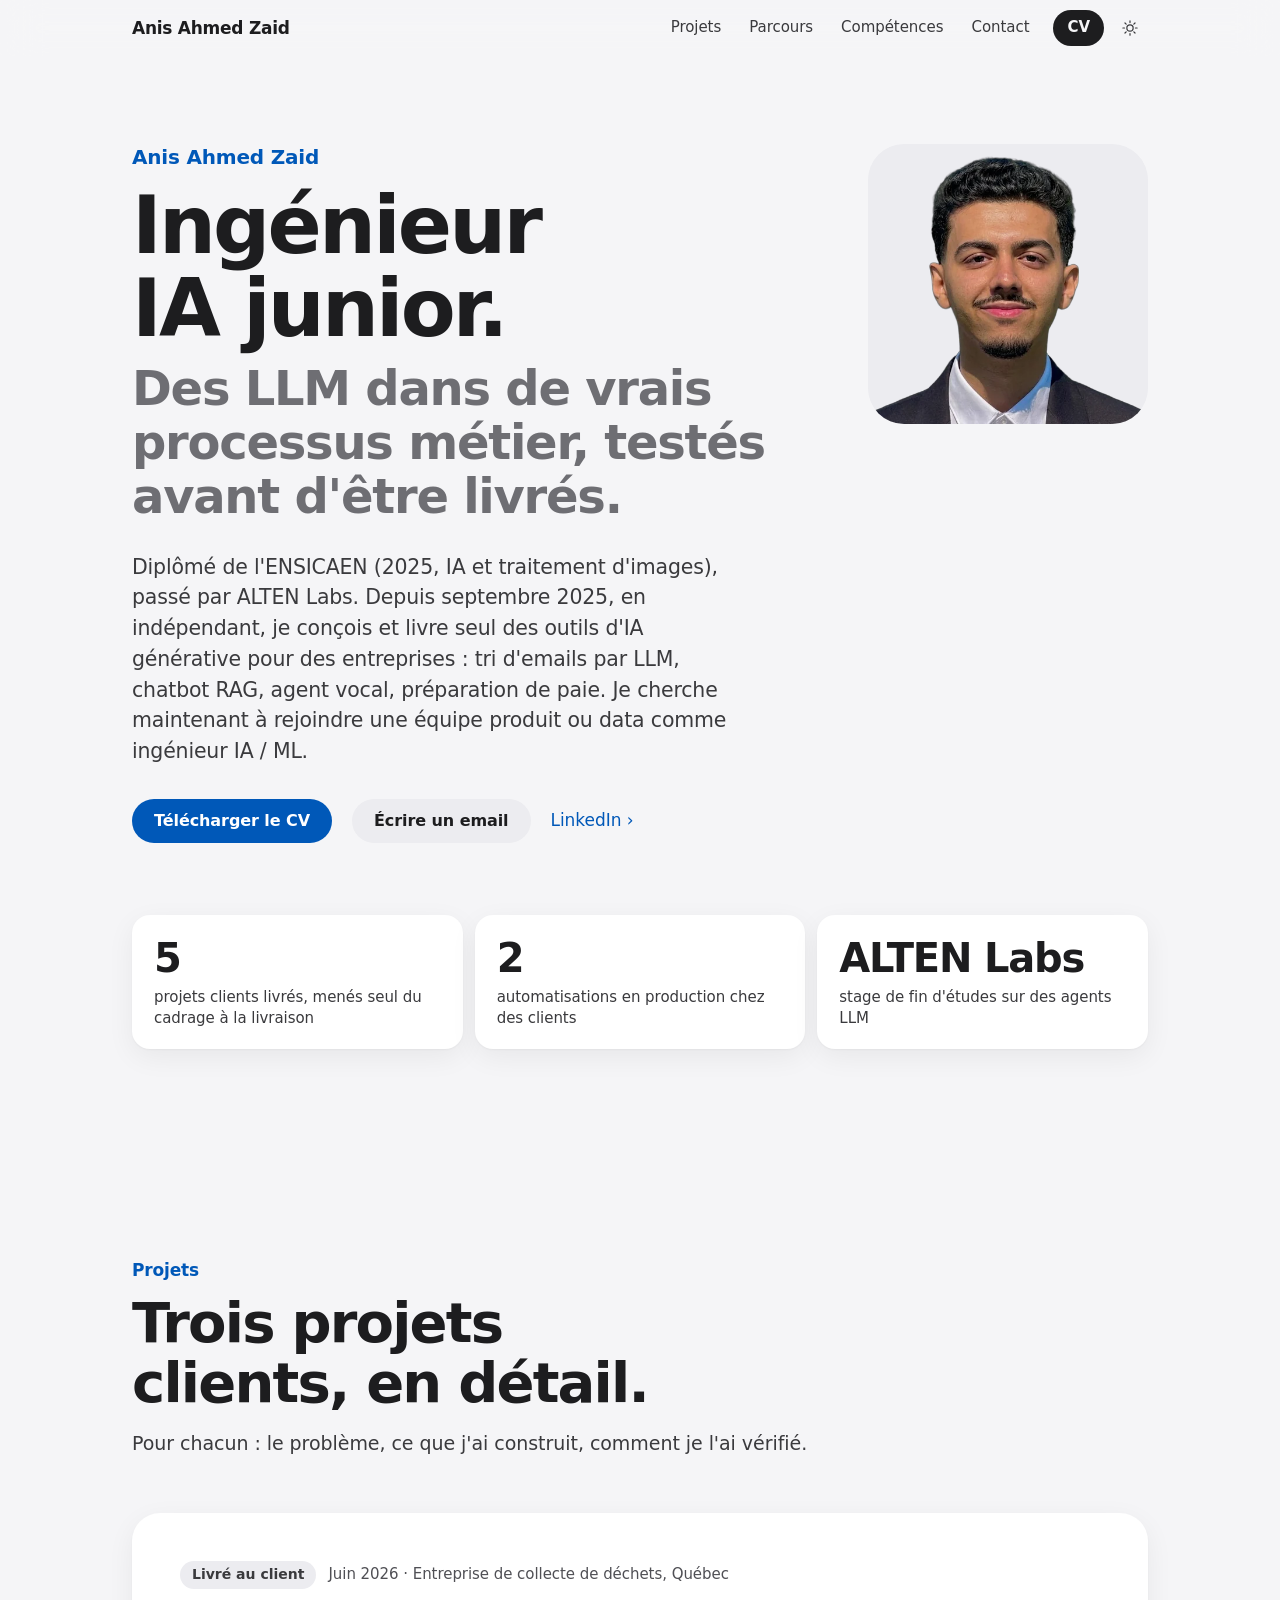
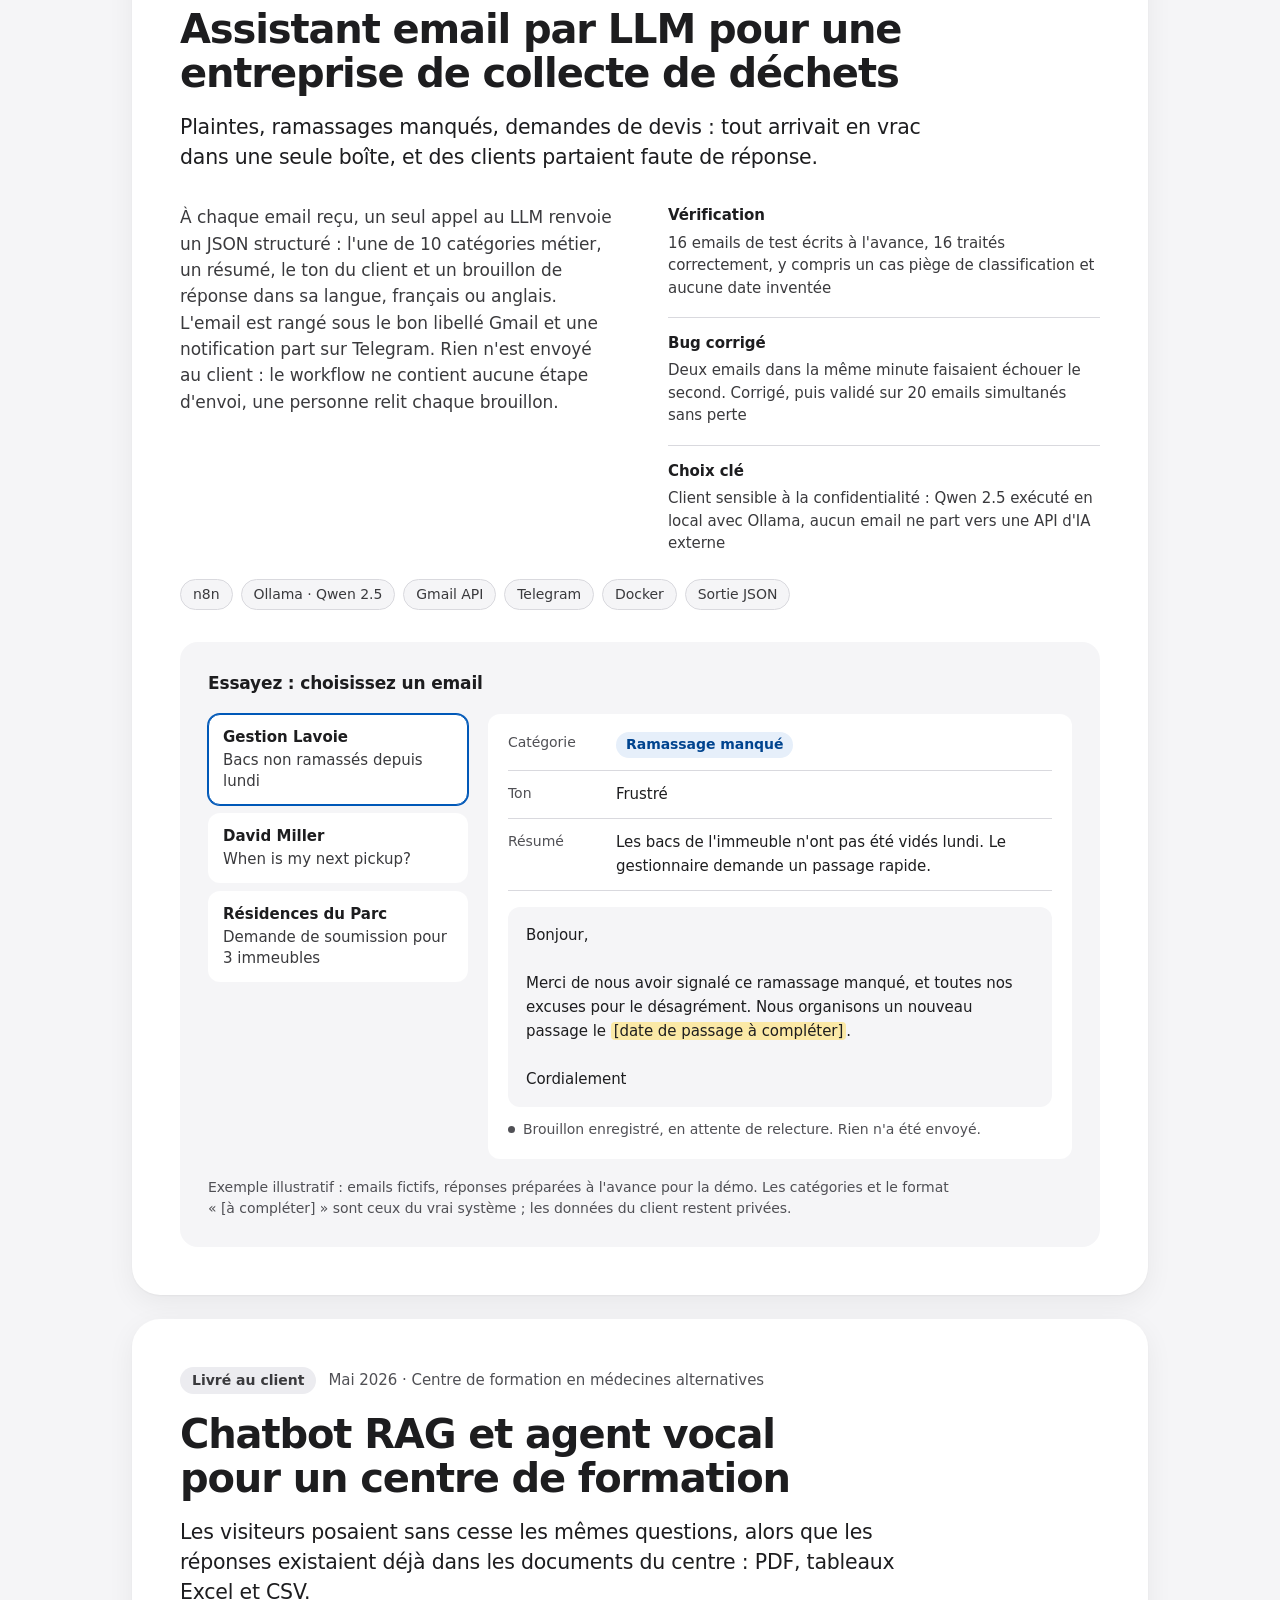
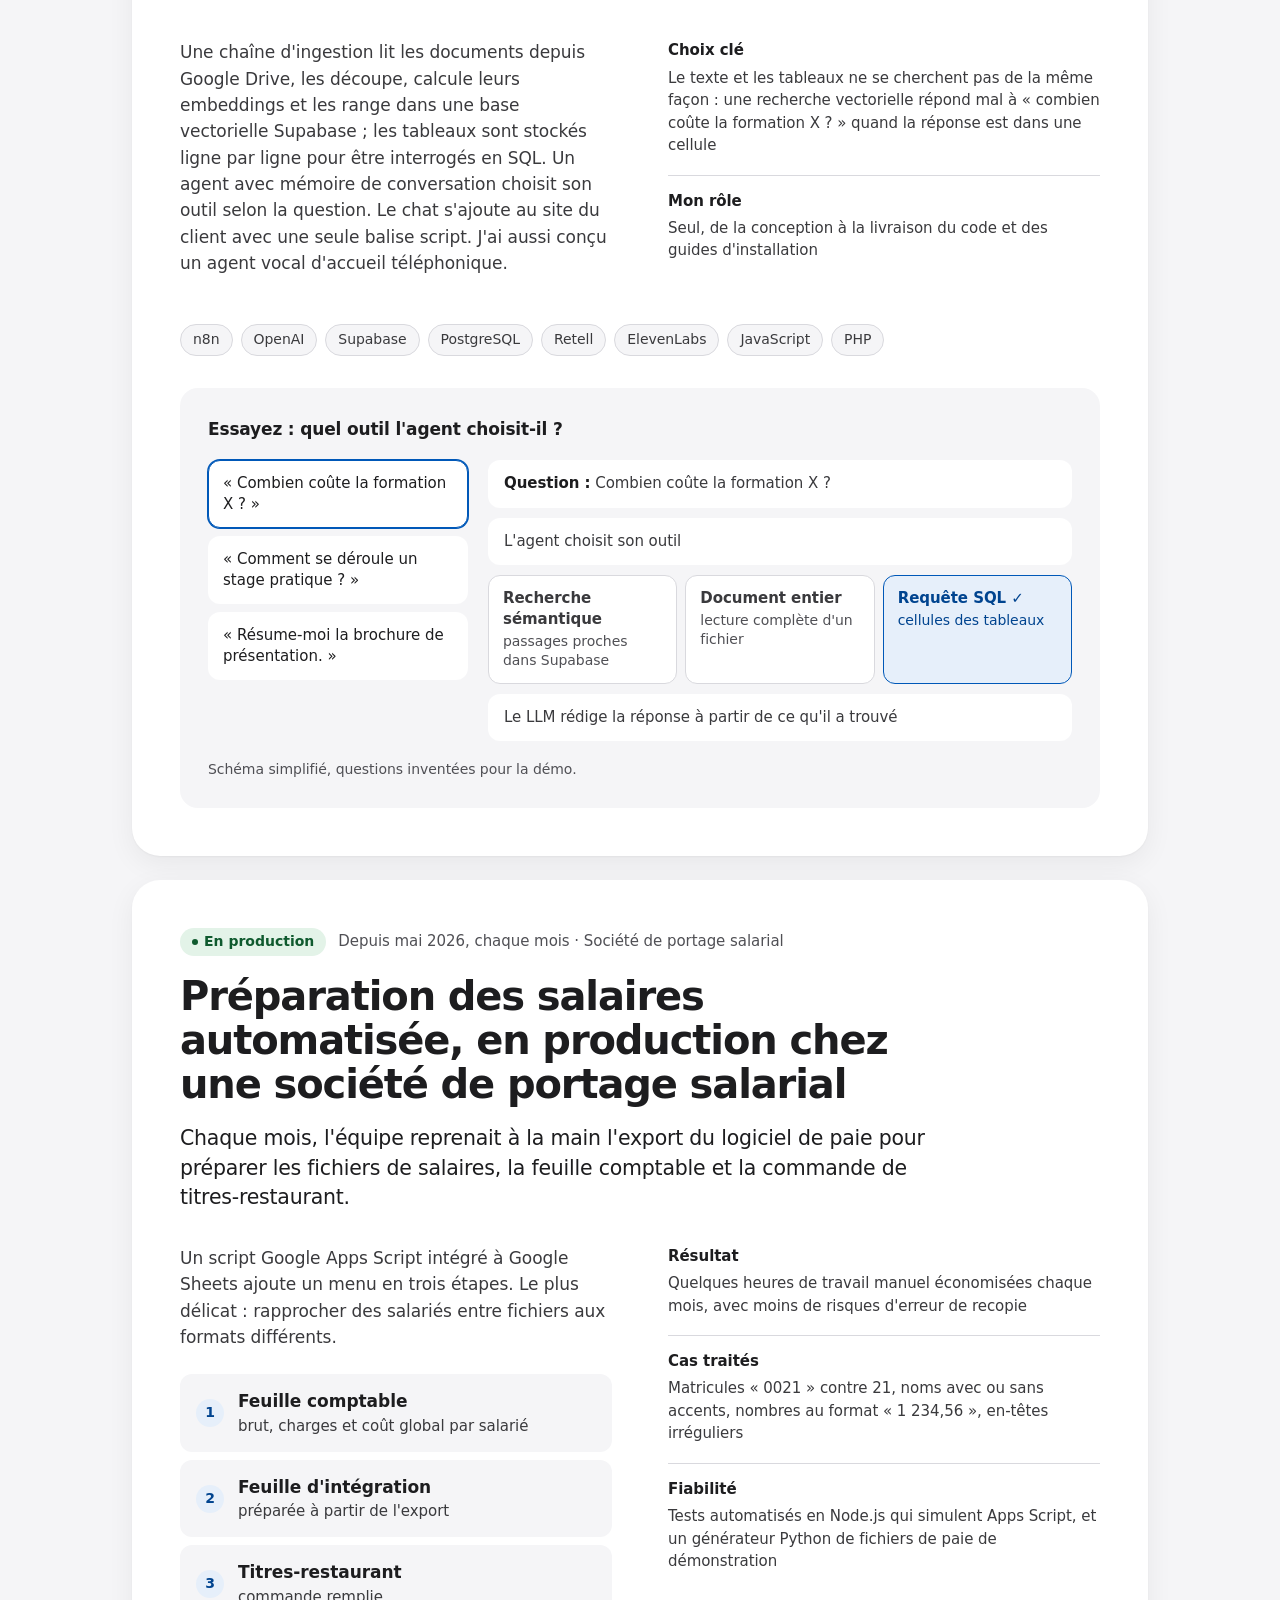
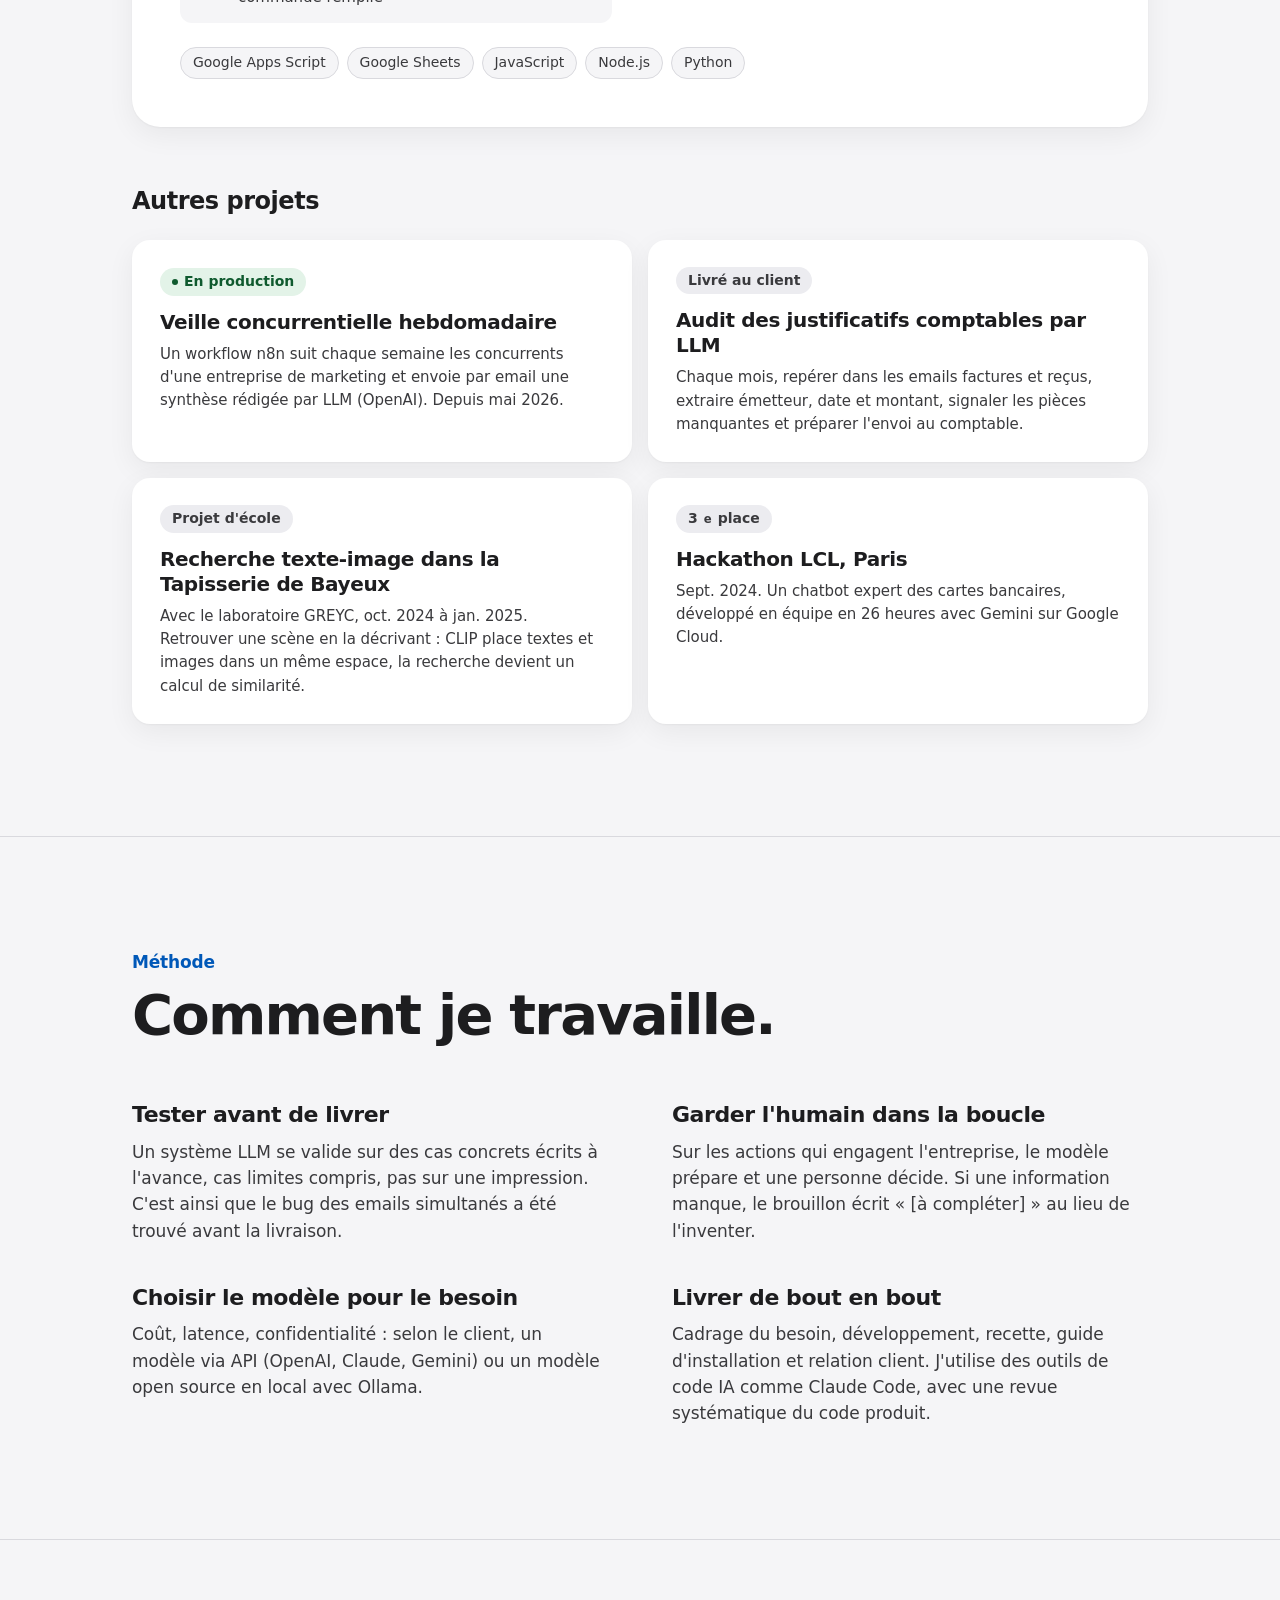
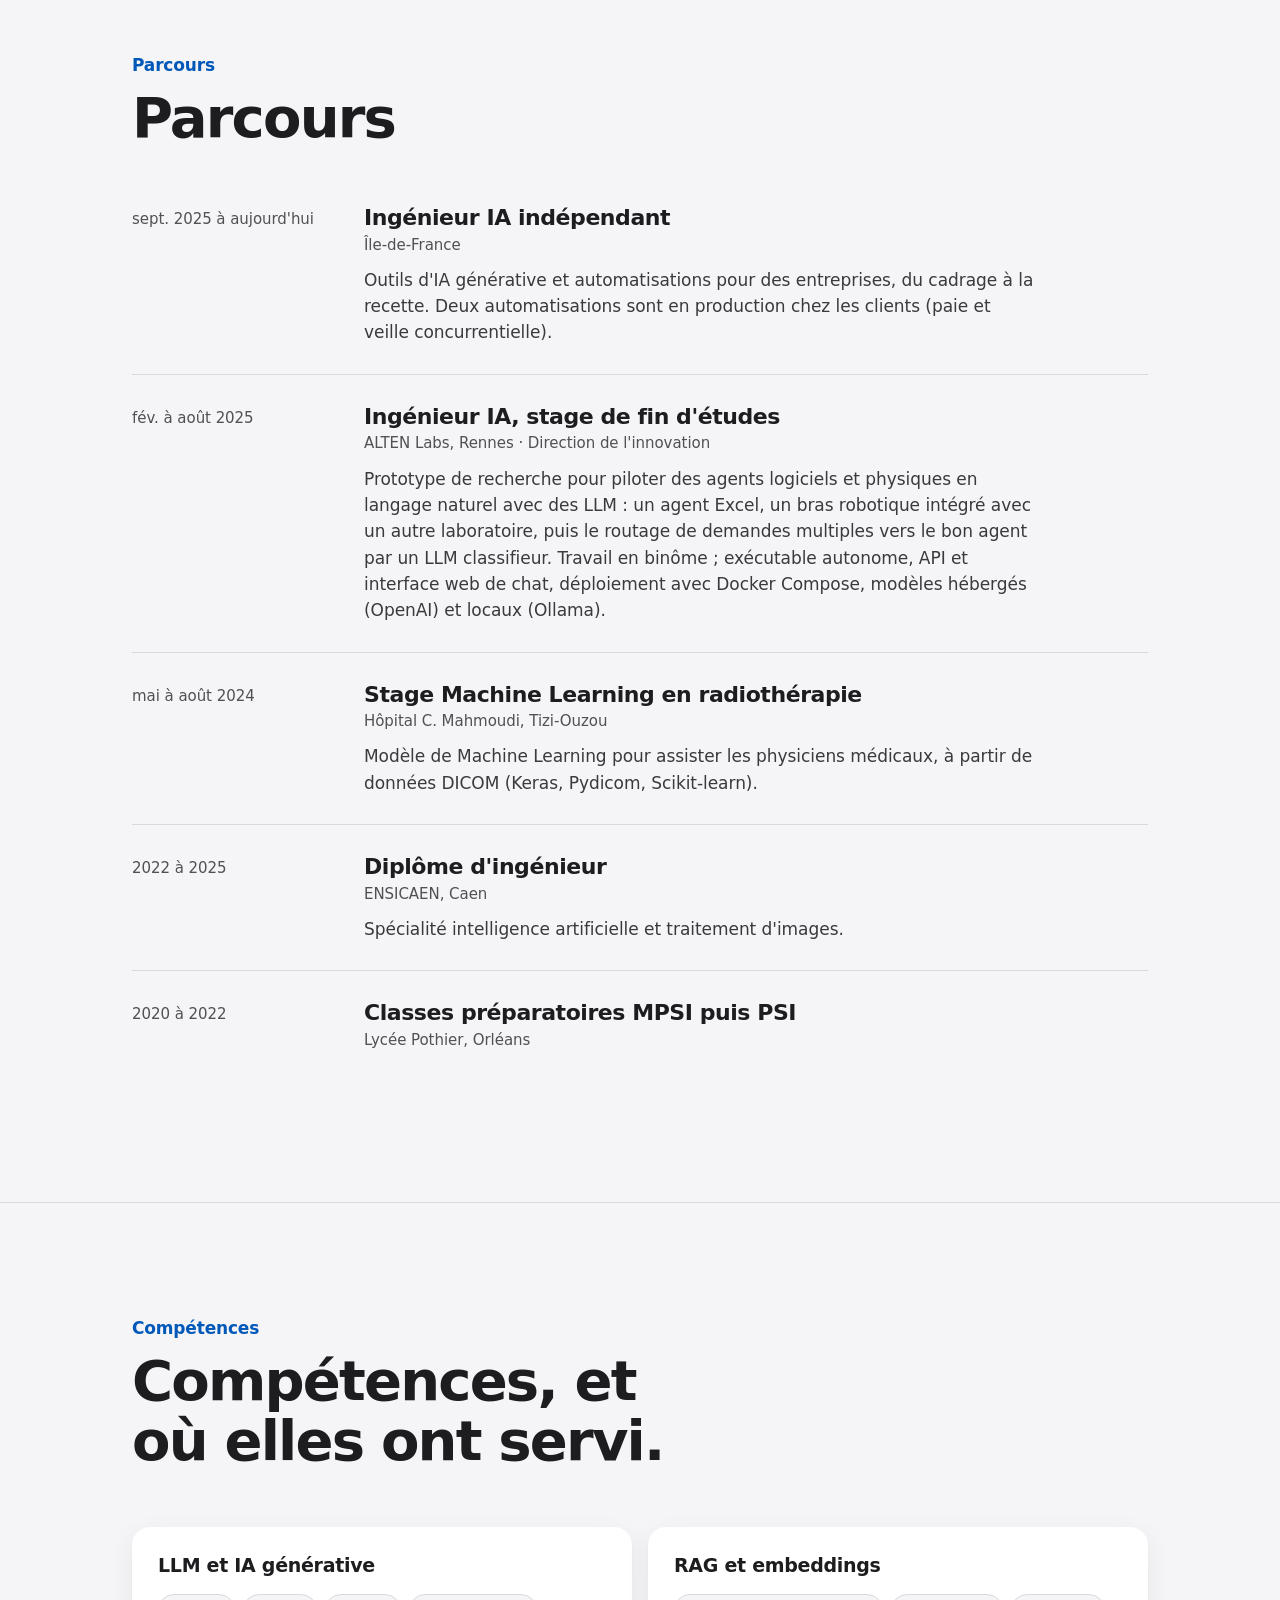
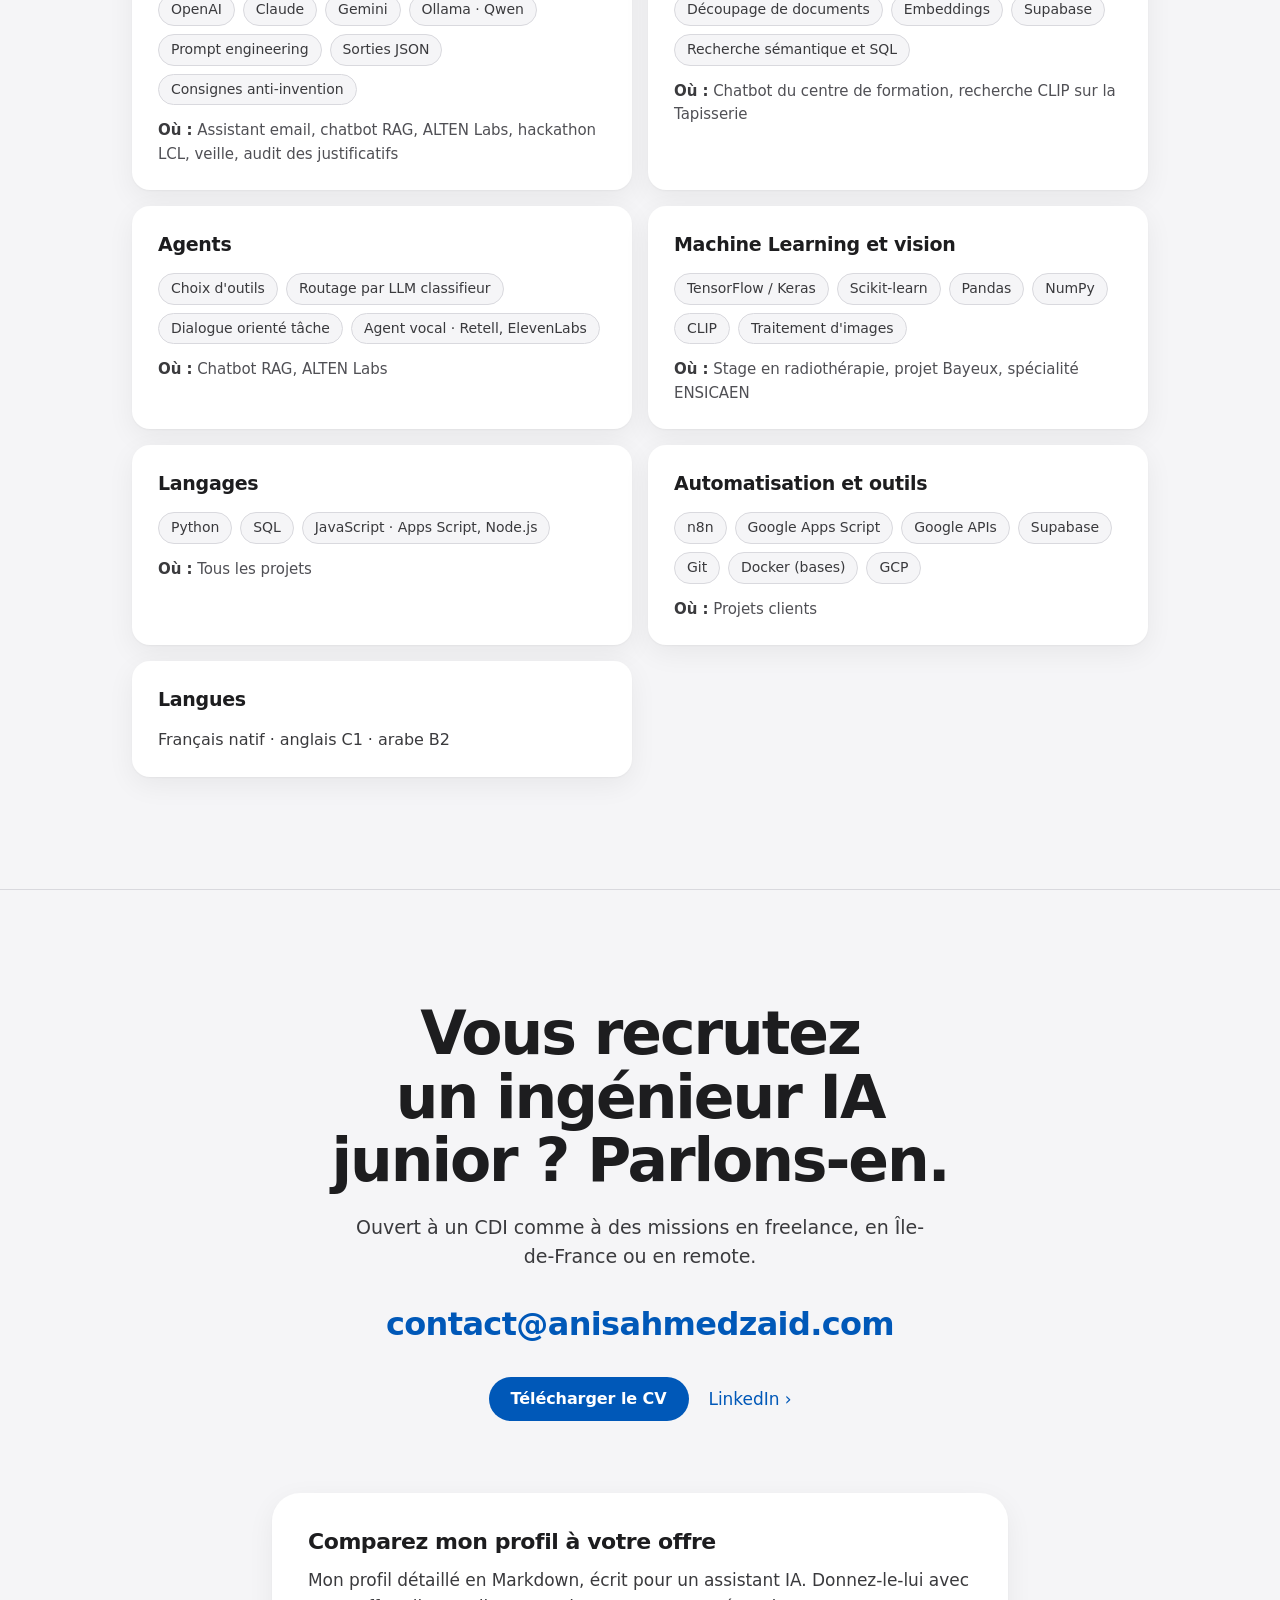
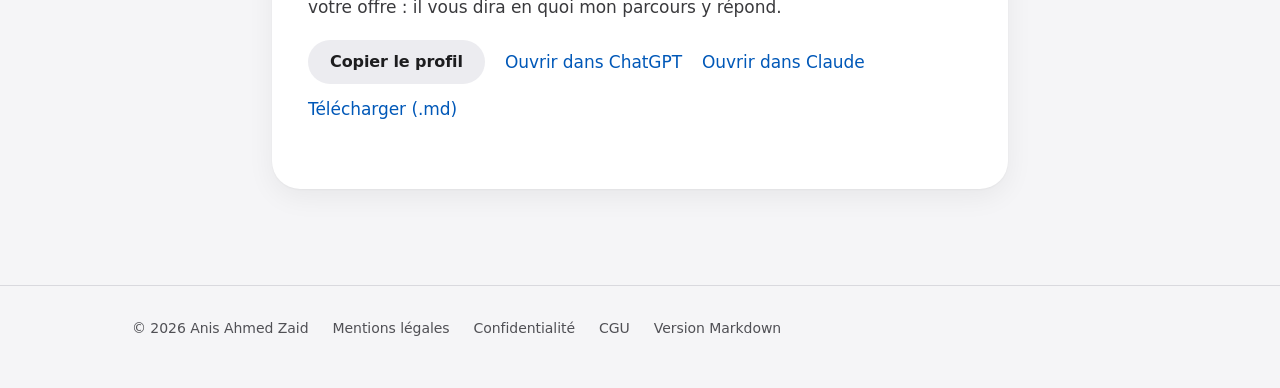
==== commit 8d253d4c: "Hero and contact: drop availability line, 16/16 and ALTEN duration Also stop asking the AI assistant" ====
--- a/index.html
+++ b/index.html
@@ -142,7 +142,6 @@
     <!-- Accueil : qui, quoi, disponible, comment le joindre -->
     <div class="hero wrap" id="accueil">
       <div class="hero-text">
-        <p class="availability"><span class="dot" aria-hidden="true"></span>Disponible immédiatement · CDI de préférence · Île-de-France ou remote</p>
         <h1><span class="h1-name">Anis Ahmed Zaid</span> Ingénieur IA junior. <span class="h1-soft">Des LLM dans de vrais processus métier, testés avant d'être livrés.</span></h1>
         <p class="intro">
           Diplômé de l'ENSICAEN (2025, IA et traitement d'images), passé par ALTEN Labs.
@@ -164,8 +163,7 @@
       <ul class="stats" aria-label="En bref">
         <li><b>5</b><span>projets clients livrés, menés seul du cadrage à la livraison</span></li>
         <li><b>2</b><span>automatisations en production chez des clients</span></li>
-        <li><b>16/16</b><span>emails de test traités correctement avant livraison</span></li>
-        <li><b>7 mois</b><span>chez ALTEN Labs sur des agents LLM</span></li>
+        <li><b>ALTEN Labs</b><span>stage de fin d'études sur des agents LLM</span></li>
       </ul>
     </div>
 
@@ -433,7 +431,7 @@
       <div class="wrap">
         <div class="contact-main reveal">
           <h2 id="contact-title">Vous recrutez un ingénieur IA junior&nbsp;? Parlons-en.</h2>
-          <p class="open">Disponible immédiatement. CDI de préférence, en Île-de-France ou en remote&nbsp;; ouvert aussi à des missions freelance.</p>
+          <p class="open">Ouvert à un CDI comme à des missions en freelance, en Île-de-France ou en remote.</p>
           <a class="mail" href="mailto:contact@anisahmedzaid.com">contact@anisahmedzaid.com</a>
           <div class="actions">
             <a class="btn" href="/cv/CV-Anis-Ahmed-Zaid.pdf" target="_blank" rel="noopener">Télécharger le CV</a>
@@ -443,11 +441,11 @@
 
         <div class="ai-copy reveal">
           <h3>Comparez mon profil à votre offre</h3>
-          <p>Mon profil détaillé en Markdown, écrit pour un assistant IA. Donnez-le-lui avec votre offre&nbsp;: il dira ce qui correspond et ce qui manque.</p>
+          <p>Mon profil détaillé en Markdown, écrit pour un assistant IA. Donnez-le-lui avec votre offre&nbsp;: il vous dira en quoi mon parcours y répond.</p>
           <div class="ai-actions">
             <button type="button" class="btn btn-quiet" id="aiCopy">Copier le profil</button>
-            <a href="https://chatgpt.com/?q=Voici%20le%20profil%20d%C3%A9taill%C3%A9%20d'Anis%20Ahmed%20Zaid%2C%20ing%C3%A9nieur%20IA%20%3A%20https%3A%2F%2Fanisahmedzaid.com%2Fanis-ahmed-zaid.md.%20Lis-le.%20Je%20vais%20ensuite%20te%20coller%20une%20offre%20d'emploi%20%3A%20compare-la%20%C3%A0%20ce%20profil%20point%20par%20point%20(ce%20qui%20correspond%2C%20ce%20qui%20manque)." target="_blank" rel="noopener noreferrer">Ouvrir dans ChatGPT</a>
-            <a href="https://claude.ai/new?q=Voici%20le%20profil%20d%C3%A9taill%C3%A9%20d'Anis%20Ahmed%20Zaid%2C%20ing%C3%A9nieur%20IA%20%3A%20https%3A%2F%2Fanisahmedzaid.com%2Fanis-ahmed-zaid.md.%20Lis-le.%20Je%20vais%20ensuite%20te%20coller%20une%20offre%20d'emploi%20%3A%20compare-la%20%C3%A0%20ce%20profil%20point%20par%20point%20(ce%20qui%20correspond%2C%20ce%20qui%20manque)." target="_blank" rel="noopener noreferrer">Ouvrir dans Claude</a>
+            <a href="https://chatgpt.com/?q=Voici%20le%20profil%20d%C3%A9taill%C3%A9%20d'Anis%20Ahmed%20Zaid%2C%20ing%C3%A9nieur%20IA%20%3A%20https%3A%2F%2Fanisahmedzaid.com%2Fanis-ahmed-zaid.md.%20Lis-le.%20Je%20vais%20ensuite%20te%20coller%20une%20offre%20d'emploi%20%3A%20dis-moi%20en%20quoi%20ce%20profil%20y%20correspond." target="_blank" rel="noopener noreferrer">Ouvrir dans ChatGPT</a>
+            <a href="https://claude.ai/new?q=Voici%20le%20profil%20d%C3%A9taill%C3%A9%20d'Anis%20Ahmed%20Zaid%2C%20ing%C3%A9nieur%20IA%20%3A%20https%3A%2F%2Fanisahmedzaid.com%2Fanis-ahmed-zaid.md.%20Lis-le.%20Je%20vais%20ensuite%20te%20coller%20une%20offre%20d'emploi%20%3A%20dis-moi%20en%20quoi%20ce%20profil%20y%20correspond." target="_blank" rel="noopener noreferrer">Ouvrir dans Claude</a>
             <a href="/anis-ahmed-zaid.md" download>Télécharger (.md)</a>
           </div>
           <p class="ai-status" id="aiStatus" role="status" aria-live="polite"></p>
--- a/css/site.css
+++ b/css/site.css
@@ -131,11 +131,6 @@
   display: grid; grid-template-columns: minmax(0, 1fr) 280px; gap: 32px 64px; align-items: center;
   padding-top: 88px; padding-bottom: 96px;
 }
-.availability {
-  display: flex; align-items: center; gap: 10px;
-  font-size: 0.9375rem; font-weight: 500; color: var(--ink-2); margin-bottom: 24px;
-}
-.dot { width: 8px; height: 8px; border-radius: 50%; background: var(--live); box-shadow: 0 0 0 4px var(--live-soft); flex: none; }
 .hero h1 {
   font-size: clamp(2.75rem, 6.6vw, 5rem); line-height: 1.04; letter-spacing: -0.035em; font-weight: 700;
   margin-bottom: 28px; text-wrap: balance;
@@ -165,7 +160,7 @@
 
 .stats {
   grid-column: 1 / -1; list-style: none; margin: 40px 0 0; padding: 0;
-  display: grid; grid-template-columns: repeat(4, minmax(0, 1fr)); gap: 12px;
+  display: grid; grid-template-columns: repeat(3, minmax(0, 1fr)); gap: 12px;
 }
 .stats li { background: var(--card); border-radius: var(--r-md); padding: 22px 22px 20px; box-shadow: var(--shadow); }
 .stats b { display: block; font-family: var(--display); font-size: clamp(2rem, 3.4vw, 2.5rem); line-height: 1.05; letter-spacing: -0.03em; font-weight: 700; margin-bottom: 8px; font-variant-numeric: tabular-nums; }
@@ -333,6 +328,7 @@
 @media (max-width: 960px) {
   .top nav .hide-md { display: none; }
   .stats { grid-template-columns: repeat(2, minmax(0, 1fr)); }
+  .stats li:last-child:nth-child(odd) { grid-column: 1 / -1; }
   .case { padding: 36px; }
   .case .body { grid-template-columns: minmax(0, 1fr); }
   .case .body > .facts { grid-column: 1; grid-row: auto; }
@@ -352,8 +348,6 @@
   .wrap { padding: 0 16px; }
   body { font-size: 1rem; }
   section { padding: 80px 0; }
-  .availability { align-items: flex-start; }
-  .availability .dot { margin-top: 7px; }
   .stats { gap: 8px; margin-top: 28px; }
   .stats li { padding: 16px; }
   .case { padding: 24px 20px; border-radius: 22px; gap: 24px; }
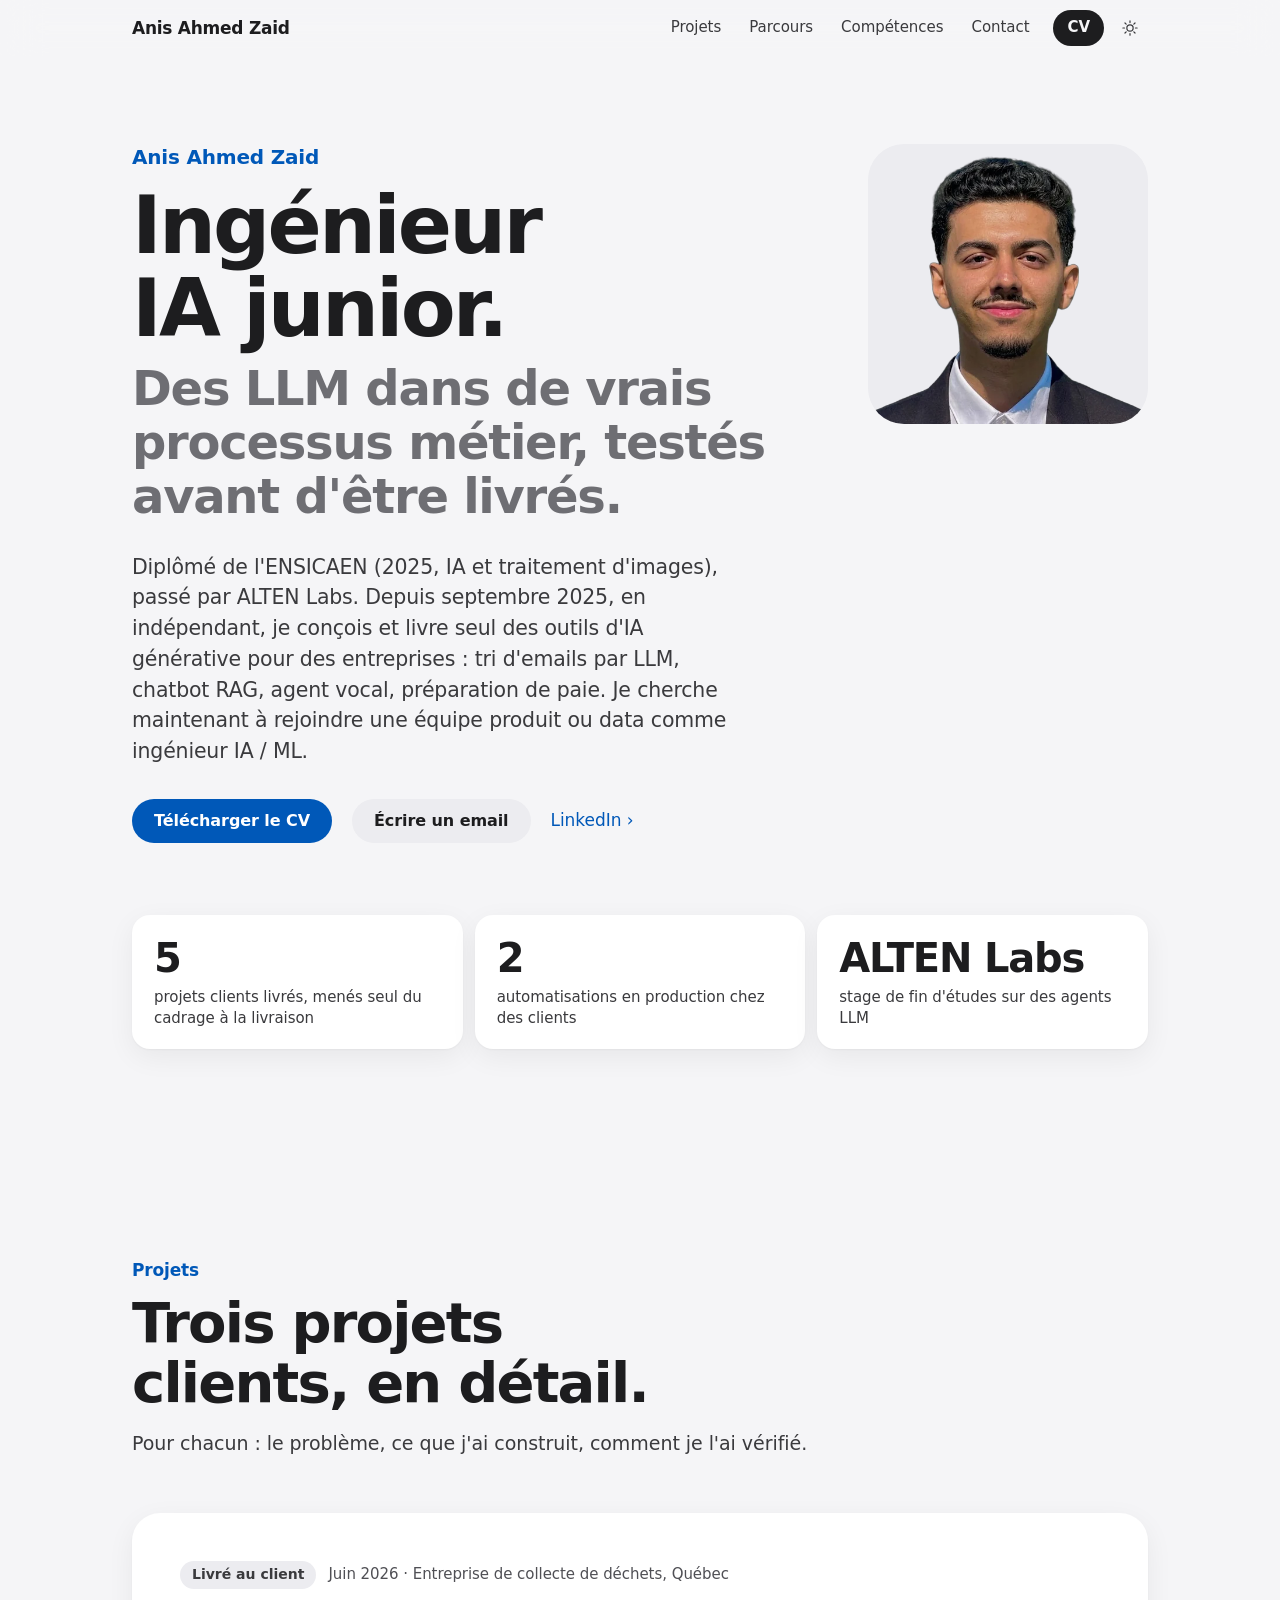
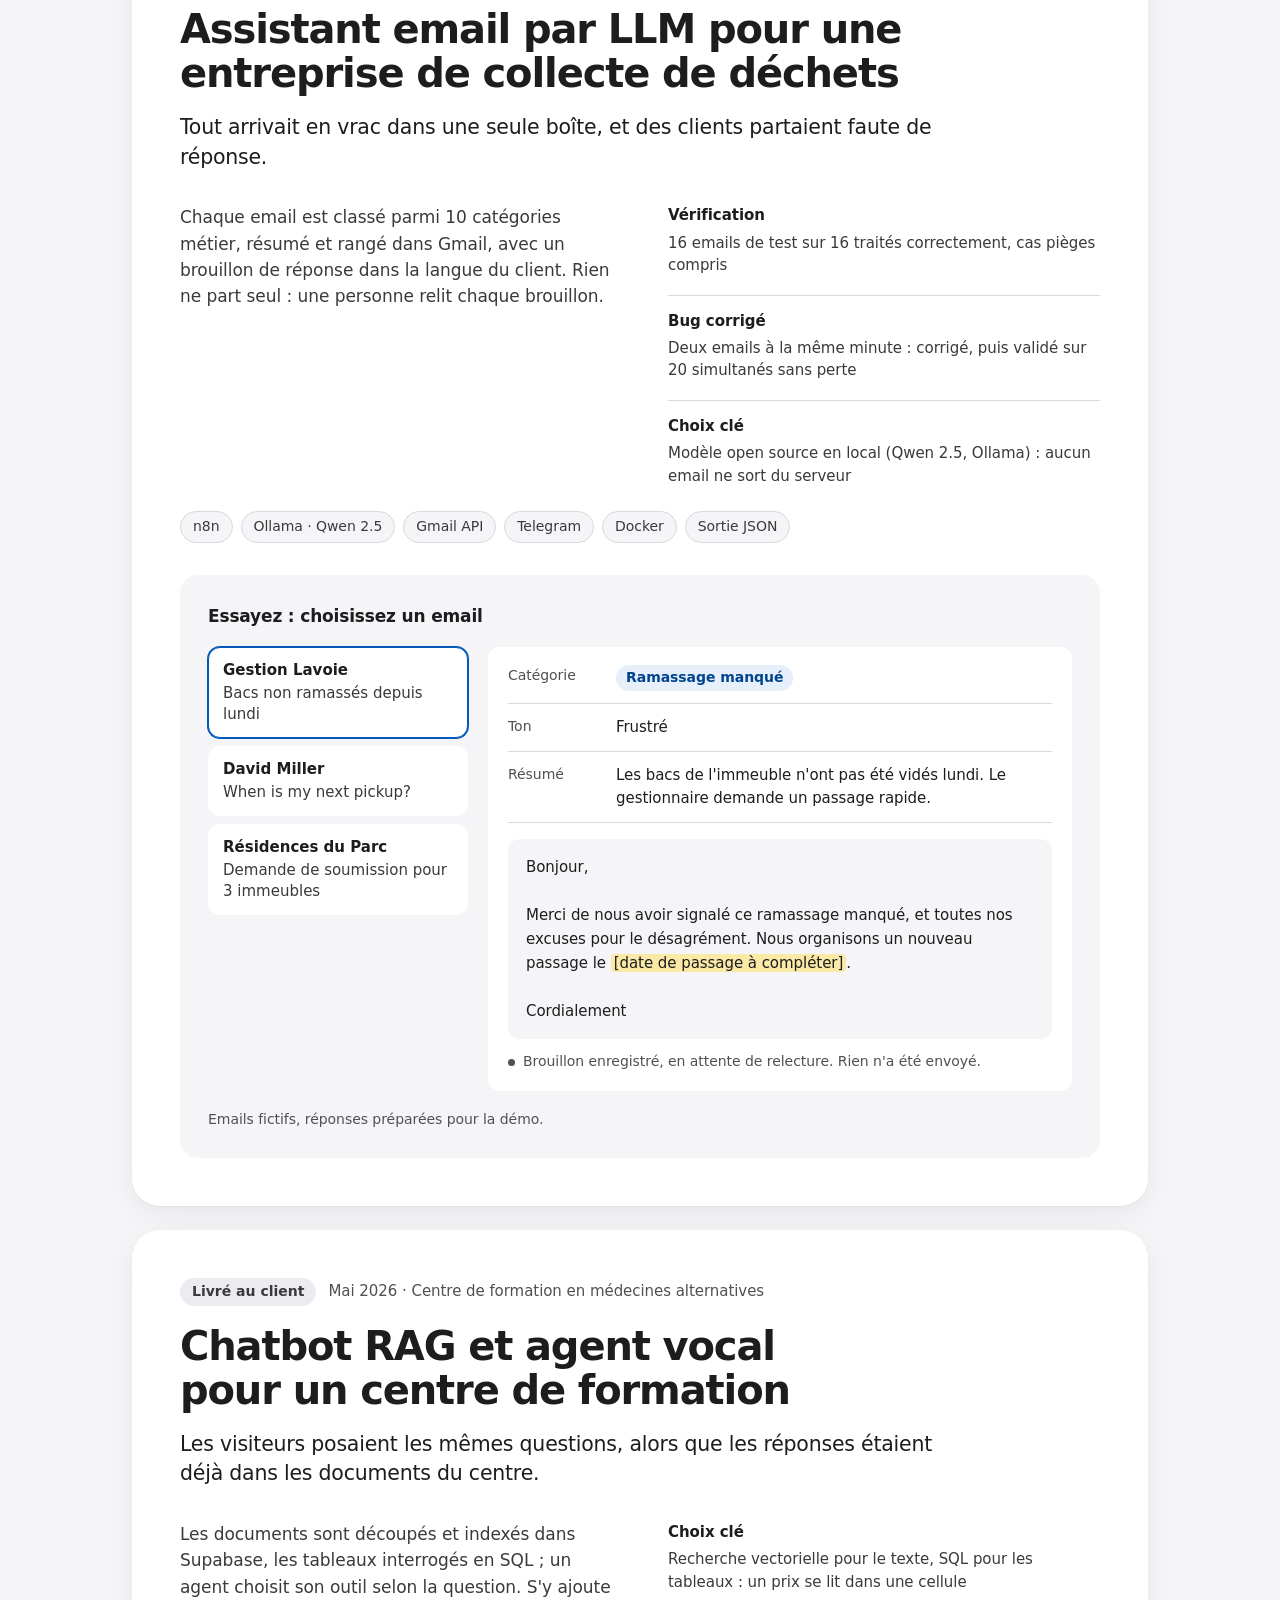
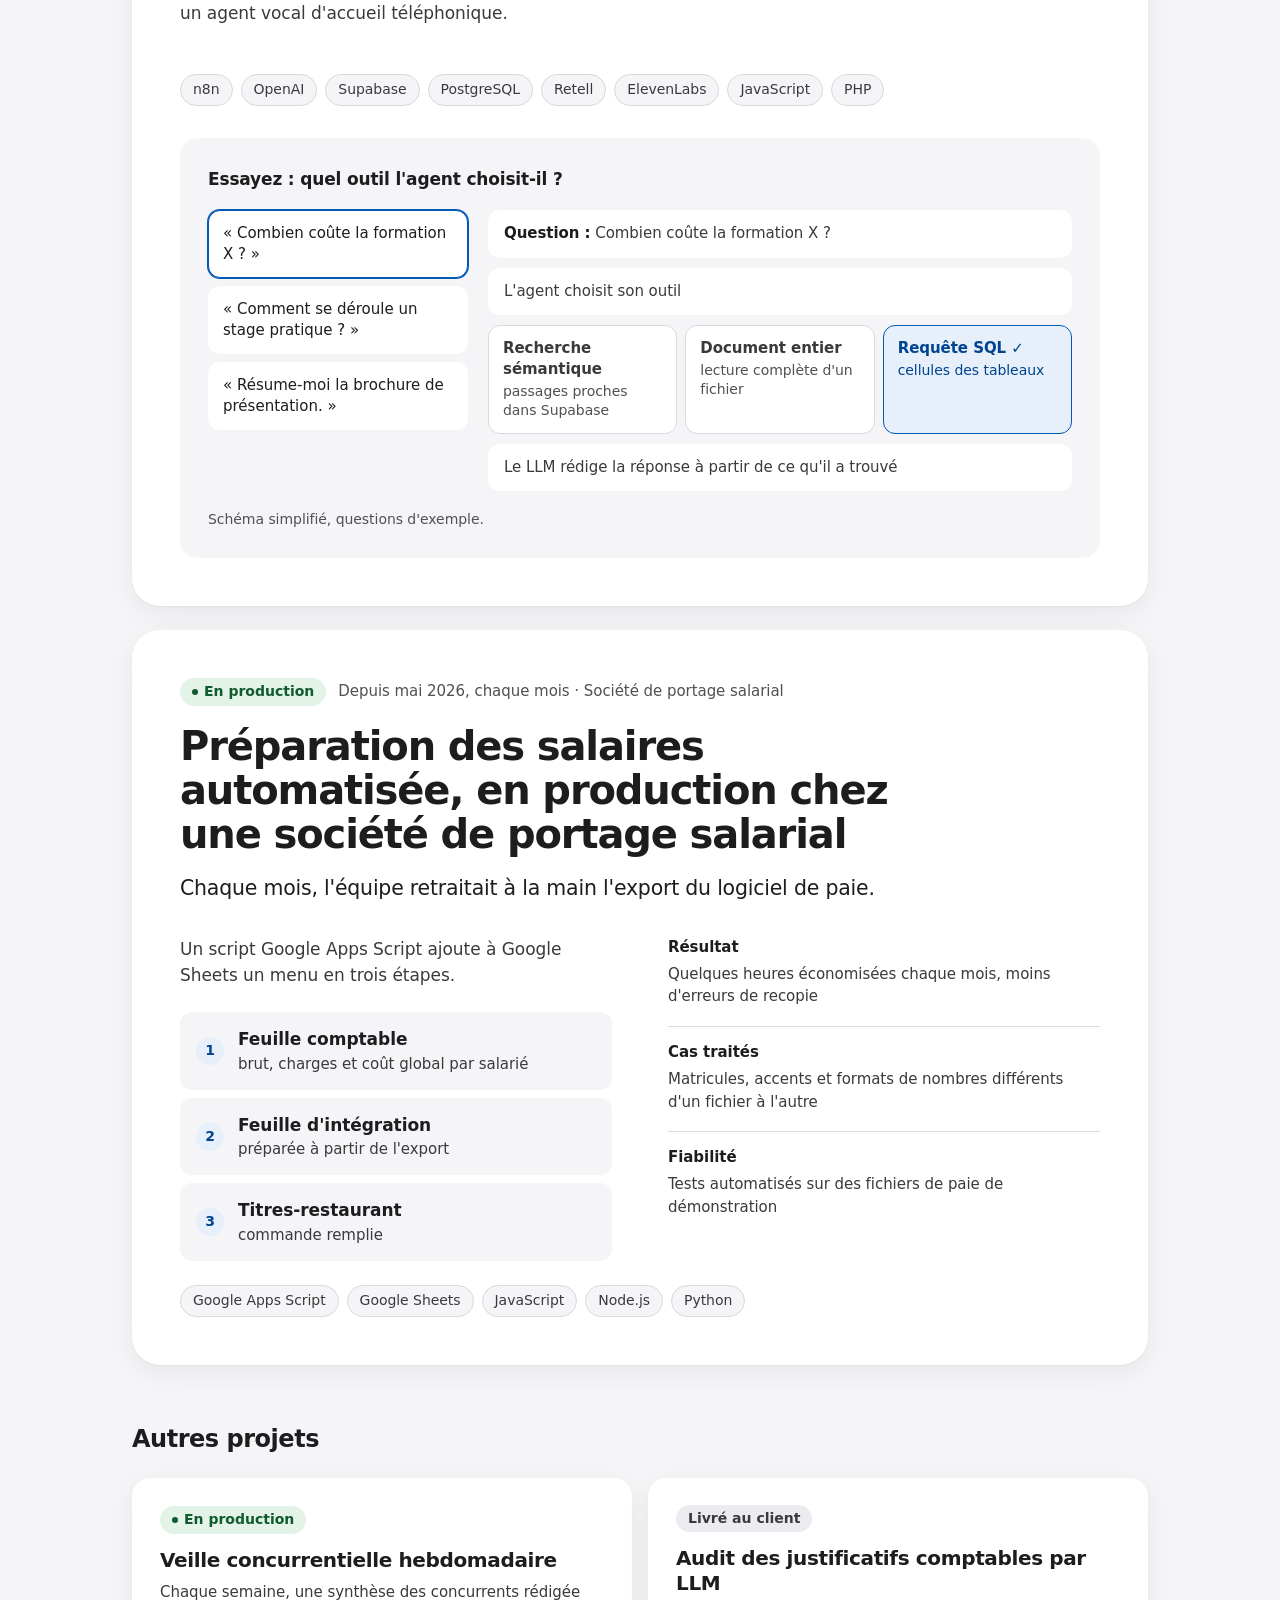
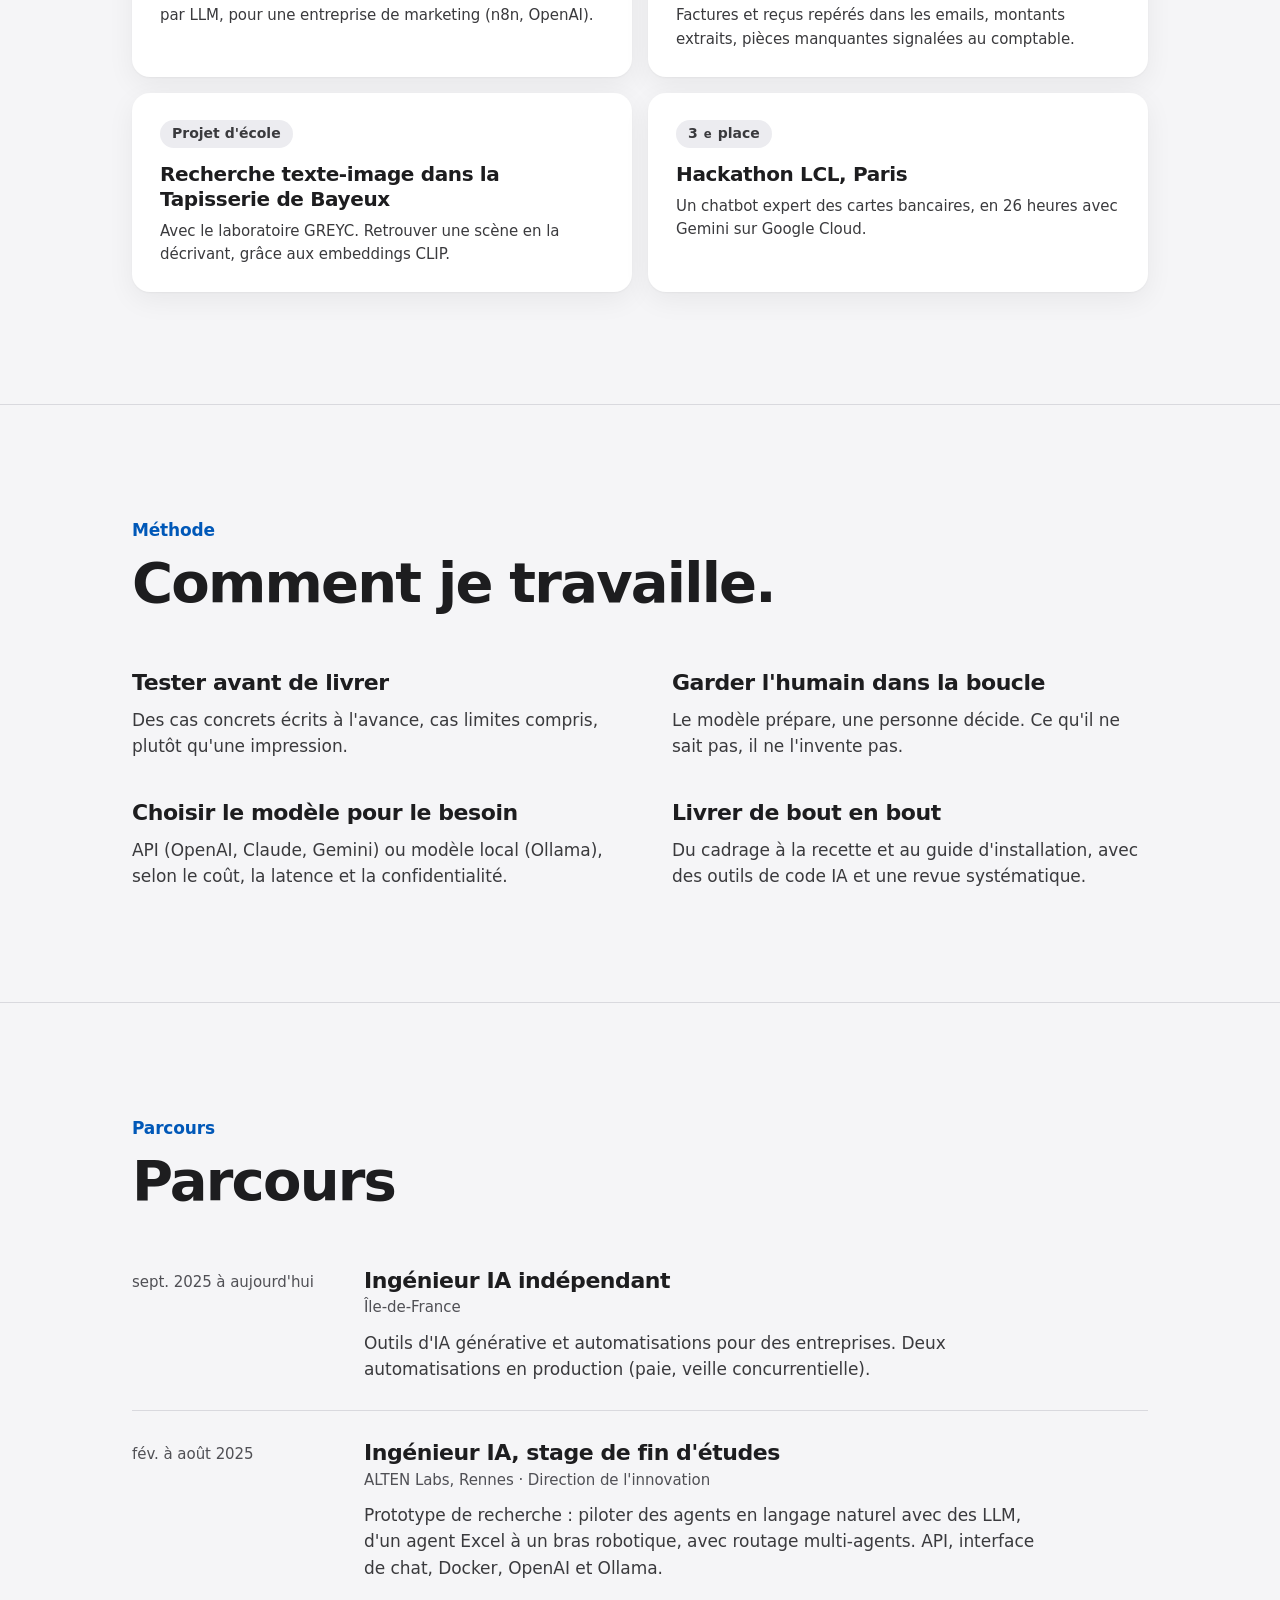
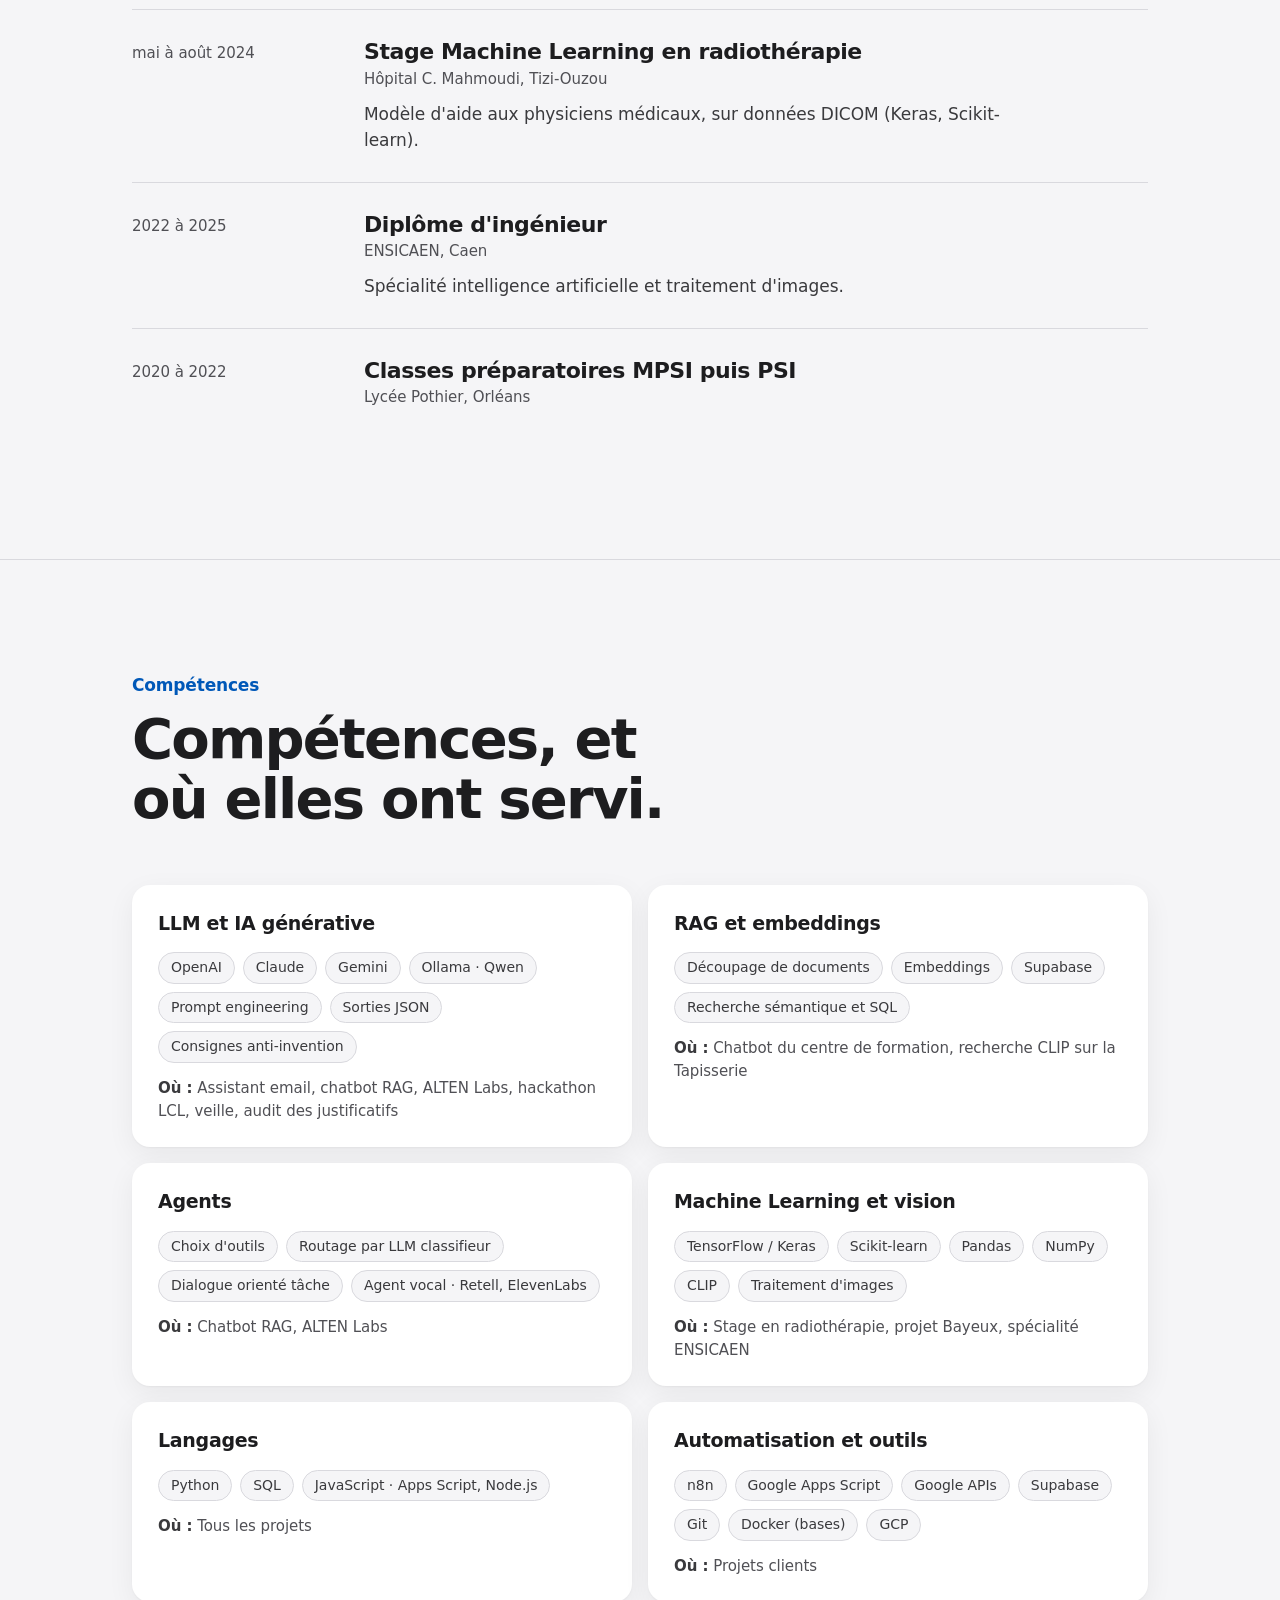
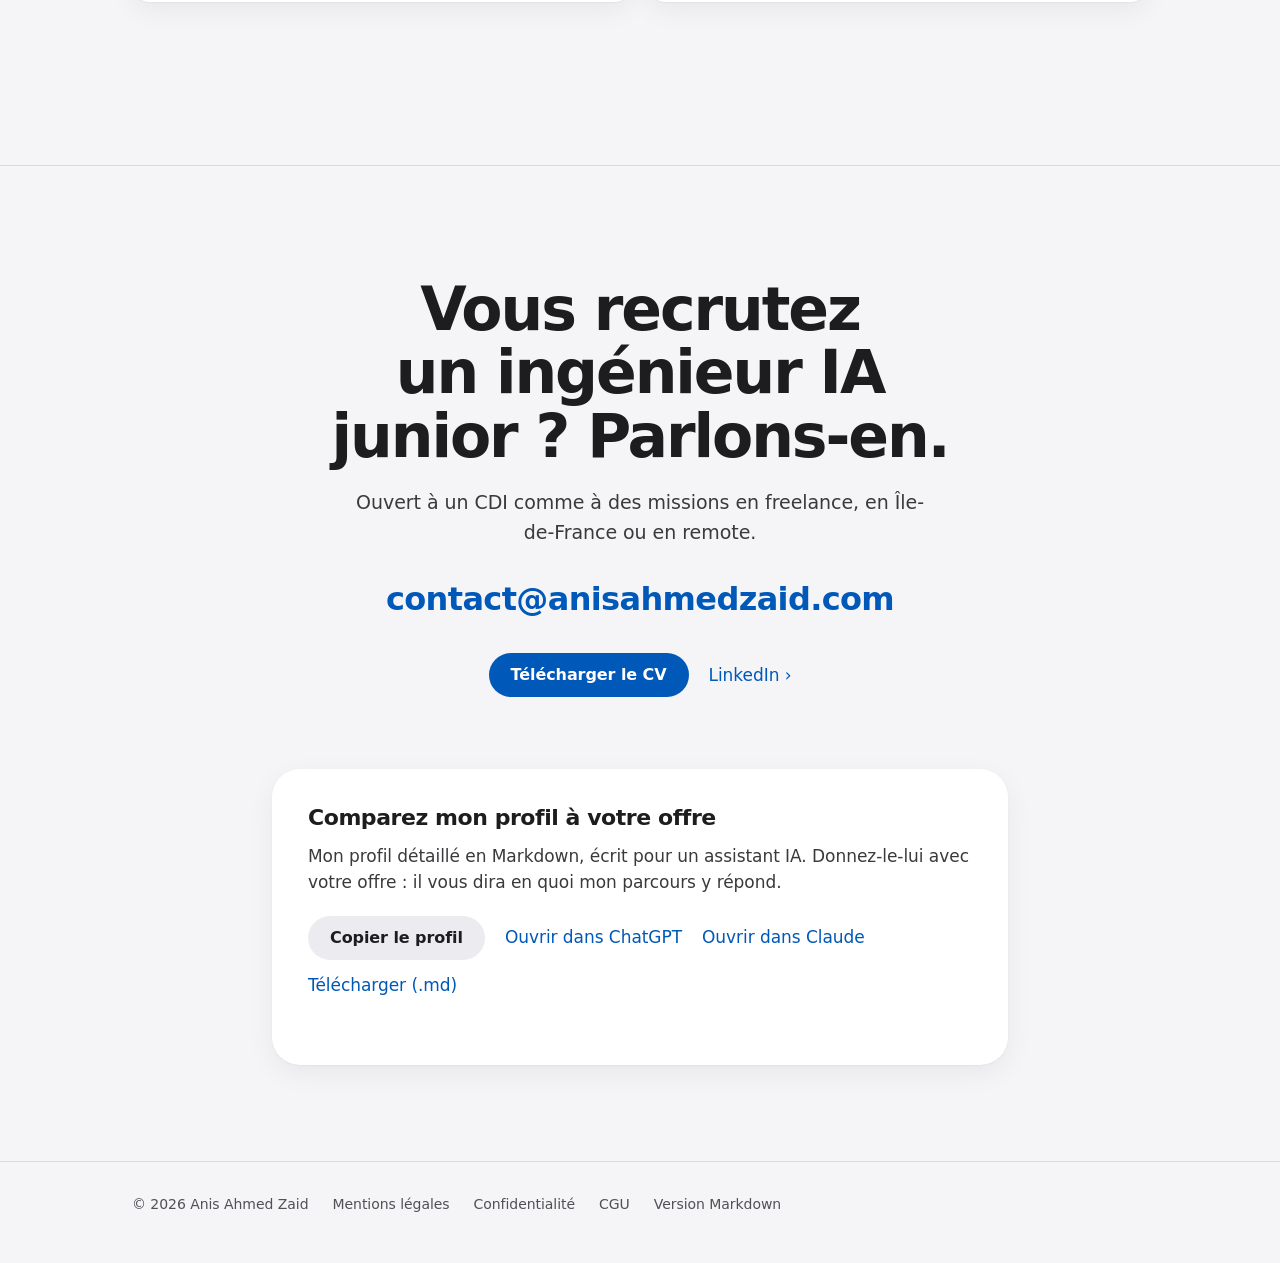
==== commit 8f9022ad: "Tighten copy and move languages out of the skills grid Shorter project bodies, facts, method and tim" ====
--- a/index.html
+++ b/index.html
@@ -181,18 +181,15 @@
           <div class="case-head">
             <p class="status"><span class="pill">Livré au client</span>Juin 2026 · Entreprise de collecte de déchets, Québec</p>
             <h3>Assistant email par LLM pour une entreprise de collecte de déchets</h3>
-            <p class="lede">Plaintes, ramassages manqués, demandes de devis&nbsp;: tout arrivait en vrac dans une seule boîte,
-              et des clients partaient faute de réponse.</p>
+            <p class="lede">Tout arrivait en vrac dans une seule boîte, et des clients partaient faute de réponse.</p>
           </div>
           <div class="body">
-            <p>À chaque email reçu, un seul appel au LLM renvoie un JSON structuré&nbsp;: l'une de 10 catégories métier,
-              un résumé, le ton du client et un brouillon de réponse dans sa langue, français ou anglais.
-              L'email est rangé sous le bon libellé Gmail et une notification part sur Telegram.
-              Rien n'est envoyé au client&nbsp;: le workflow ne contient aucune étape d'envoi, une personne relit chaque brouillon.</p>
+            <p>Chaque email est classé parmi 10 catégories métier, résumé et rangé dans Gmail, avec un brouillon
+              de réponse dans la langue du client. Rien ne part seul&nbsp;: une personne relit chaque brouillon.</p>
             <dl class="facts">
-              <div><dt>Vérification</dt><dd>16 emails de test écrits à l'avance, 16 traités correctement, y compris un cas piège de classification et aucune date inventée</dd></div>
-              <div><dt>Bug corrigé</dt><dd>Deux emails dans la même minute faisaient échouer le second. Corrigé, puis validé sur 20 emails simultanés sans perte</dd></div>
-              <div><dt>Choix clé</dt><dd>Client sensible à la confidentialité&nbsp;: Qwen 2.5 exécuté en local avec Ollama, aucun email ne part vers une API d'IA externe</dd></div>
+              <div><dt>Vérification</dt><dd>16 emails de test sur 16 traités correctement, cas pièges compris</dd></div>
+              <div><dt>Bug corrigé</dt><dd>Deux emails à la même minute&nbsp;: corrigé, puis validé sur 20 simultanés sans perte</dd></div>
+              <div><dt>Choix clé</dt><dd>Modèle open source en local (Qwen 2.5, Ollama)&nbsp;: aucun email ne sort du serveur</dd></div>
             </dl>
             <ul class="tools" aria-label="Outils">
               <li>n8n</li><li>Ollama · Qwen 2.5</li><li>Gmail API</li><li>Telegram</li><li>Docker</li><li>Sortie JSON</li>
@@ -207,8 +204,7 @@
               <div class="inbox" id="inbox" role="group" aria-label="Emails d'exemple"></div>
               <div class="mail-out" id="mailOut" aria-live="polite"></div>
             </div>
-            <p class="demo-note">Exemple illustratif&nbsp;: emails fictifs, réponses préparées à l'avance pour la démo.
-              Les catégories et le format «&nbsp;[à compléter]&nbsp;» sont ceux du vrai système&nbsp;; les données du client restent privées.</p>
+            <p class="demo-note">Emails fictifs, réponses préparées pour la démo.</p>
           </figure>
         </article>
 
@@ -217,17 +213,13 @@
           <div class="case-head">
             <p class="status"><span class="pill">Livré au client</span>Mai 2026 · Centre de formation en médecines alternatives</p>
             <h3>Chatbot RAG et agent vocal pour un centre de formation</h3>
-            <p class="lede">Les visiteurs posaient sans cesse les mêmes questions, alors que les réponses existaient déjà
-              dans les documents du centre&nbsp;: PDF, tableaux Excel et CSV.</p>
+            <p class="lede">Les visiteurs posaient les mêmes questions, alors que les réponses étaient déjà dans les documents du centre.</p>
           </div>
           <div class="body">
-            <p>Une chaîne d'ingestion lit les documents depuis Google Drive, les découpe, calcule leurs embeddings
-              et les range dans une base vectorielle Supabase&nbsp;; les tableaux sont stockés ligne par ligne pour être
-              interrogés en SQL. Un agent avec mémoire de conversation choisit son outil selon la question.
-              Le chat s'ajoute au site du client avec une seule balise script. J'ai aussi conçu un agent vocal d'accueil téléphonique.</p>
+            <p>Les documents sont découpés et indexés dans Supabase, les tableaux interrogés en SQL&nbsp;;
+              un agent choisit son outil selon la question. S'y ajoute un agent vocal d'accueil téléphonique.</p>
             <dl class="facts">
-              <div><dt>Choix clé</dt><dd>Le texte et les tableaux ne se cherchent pas de la même façon&nbsp;: une recherche vectorielle répond mal à «&nbsp;combien coûte la formation X&nbsp;?&nbsp;» quand la réponse est dans une cellule</dd></div>
-              <div><dt>Mon rôle</dt><dd>Seul, de la conception à la livraison du code et des guides d'installation</dd></div>
+              <div><dt>Choix clé</dt><dd>Recherche vectorielle pour le texte, SQL pour les tableaux&nbsp;: un prix se lit dans une cellule</dd></div>
             </dl>
             <ul class="tools" aria-label="Outils">
               <li>n8n</li><li>OpenAI</li><li>Supabase</li><li>PostgreSQL</li><li>Retell</li><li>ElevenLabs</li><li>JavaScript</li><li>PHP</li>
@@ -253,7 +245,7 @@
                 <li class="rag-step">Le LLM rédige la réponse à partir de ce qu'il a trouvé</li>
               </ol>
             </div>
-            <p class="demo-note">Schéma simplifié, questions inventées pour la démo.</p>
+            <p class="demo-note">Schéma simplifié, questions d'exemple.</p>
           </figure>
         </article>
 
@@ -262,21 +254,19 @@
           <div class="case-head">
             <p class="status"><span class="pill pill-live">En production</span>Depuis mai 2026, chaque mois · Société de portage salarial</p>
             <h3>Préparation des salaires automatisée, en production chez une société de portage salarial</h3>
-            <p class="lede">Chaque mois, l'équipe reprenait à la main l'export du logiciel de paie pour préparer
-              les fichiers de salaires, la feuille comptable et la commande de titres-restaurant.</p>
+            <p class="lede">Chaque mois, l'équipe retraitait à la main l'export du logiciel de paie.</p>
           </div>
           <div class="body">
-            <p>Un script Google Apps Script intégré à Google Sheets ajoute un menu en trois étapes.
-              Le plus délicat&nbsp;: rapprocher des salariés entre fichiers aux formats différents.</p>
+            <p>Un script Google Apps Script ajoute à Google Sheets un menu en trois étapes.</p>
             <ol class="steps">
               <li><b>Feuille comptable</b><span>brut, charges et coût global par salarié</span></li>
               <li><b>Feuille d'intégration</b><span>préparée à partir de l'export</span></li>
               <li><b>Titres-restaurant</b><span>commande remplie</span></li>
             </ol>
             <dl class="facts">
-              <div><dt>Résultat</dt><dd>Quelques heures de travail manuel économisées chaque mois, avec moins de risques d'erreur de recopie</dd></div>
-              <div><dt>Cas traités</dt><dd>Matricules «&nbsp;0021&nbsp;» contre 21, noms avec ou sans accents, nombres au format «&nbsp;1 234,56&nbsp;», en-têtes irréguliers</dd></div>
-              <div><dt>Fiabilité</dt><dd>Tests automatisés en Node.js qui simulent Apps Script, et un générateur Python de fichiers de paie de démonstration</dd></div>
+              <div><dt>Résultat</dt><dd>Quelques heures économisées chaque mois, moins d'erreurs de recopie</dd></div>
+              <div><dt>Cas traités</dt><dd>Matricules, accents et formats de nombres différents d'un fichier à l'autre</dd></div>
+              <div><dt>Fiabilité</dt><dd>Tests automatisés sur des fichiers de paie de démonstration</dd></div>
             </dl>
             <ul class="tools" aria-label="Outils">
               <li>Google Apps Script</li><li>Google Sheets</li><li>JavaScript</li><li>Node.js</li><li>Python</li>
@@ -289,13 +279,13 @@
           <h3 class="more-title">Autres projets</h3>
           <ul class="more-grid">
             <li><span class="pill pill-live">En production</span><h4>Veille concurrentielle hebdomadaire</h4>
-              <p>Un workflow n8n suit chaque semaine les concurrents d'une entreprise de marketing et envoie par email une synthèse rédigée par LLM (OpenAI). Depuis mai 2026.</p></li>
+              <p>Chaque semaine, une synthèse des concurrents rédigée par LLM, pour une entreprise de marketing (n8n, OpenAI).</p></li>
             <li><span class="pill">Livré au client</span><h4>Audit des justificatifs comptables par LLM</h4>
-              <p>Chaque mois, repérer dans les emails factures et reçus, extraire émetteur, date et montant, signaler les pièces manquantes et préparer l'envoi au comptable.</p></li>
+              <p>Factures et reçus repérés dans les emails, montants extraits, pièces manquantes signalées au comptable.</p></li>
             <li><span class="pill">Projet d'école</span><h4>Recherche texte-image dans la Tapisserie de Bayeux</h4>
-              <p>Avec le laboratoire GREYC, oct. 2024 à jan. 2025. Retrouver une scène en la décrivant&nbsp;: CLIP place textes et images dans un même espace, la recherche devient un calcul de similarité.</p></li>
+              <p>Avec le laboratoire GREYC. Retrouver une scène en la décrivant, grâce aux embeddings CLIP.</p></li>
             <li><span class="pill">3<sup>e</sup> place</span><h4>Hackathon LCL, Paris</h4>
-              <p>Sept. 2024. Un chatbot expert des cartes bancaires, développé en équipe en 26 heures avec Gemini sur Google Cloud.</p></li>
+              <p>Un chatbot expert des cartes bancaires, en 26 heures avec Gemini sur Google Cloud.</p></li>
           </ul>
         </div>
       </div>
@@ -311,19 +301,19 @@
         <div class="principles reveal">
           <div>
             <h3>Tester avant de livrer</h3>
-            <p>Un système LLM se valide sur des cas concrets écrits à l'avance, cas limites compris, pas sur une impression. C'est ainsi que le bug des emails simultanés a été trouvé avant la livraison.</p>
+            <p>Des cas concrets écrits à l'avance, cas limites compris, plutôt qu'une impression.</p>
           </div>
           <div>
             <h3>Garder l'humain dans la boucle</h3>
-            <p>Sur les actions qui engagent l'entreprise, le modèle prépare et une personne décide. Si une information manque, le brouillon écrit «&nbsp;[à compléter]&nbsp;» au lieu de l'inventer.</p>
+            <p>Le modèle prépare, une personne décide. Ce qu'il ne sait pas, il ne l'invente pas.</p>
           </div>
           <div>
             <h3>Choisir le modèle pour le besoin</h3>
-            <p>Coût, latence, confidentialité&nbsp;: selon le client, un modèle via API (OpenAI, Claude, Gemini) ou un modèle open source en local avec Ollama.</p>
+            <p>API (OpenAI, Claude, Gemini) ou modèle local (Ollama), selon le coût, la latence et la confidentialité.</p>
           </div>
           <div>
             <h3>Livrer de bout en bout</h3>
-            <p>Cadrage du besoin, développement, recette, guide d'installation et relation client. J'utilise des outils de code IA comme Claude Code, avec une revue systématique du code produit.</p>
+            <p>Du cadrage à la recette et au guide d'installation, avec des outils de code IA et une revue systématique.</p>
           </div>
         </div>
       </div>
@@ -342,7 +332,7 @@
             <div>
               <h3>Ingénieur IA indépendant</h3>
               <p class="where">Île-de-France</p>
-              <p>Outils d'IA générative et automatisations pour des entreprises, du cadrage à la recette. Deux automatisations sont en production chez les clients (paie et veille concurrentielle).</p>
+              <p>Outils d'IA générative et automatisations pour des entreprises. Deux automatisations en production (paie, veille concurrentielle).</p>
             </div>
           </li>
           <li>
@@ -350,7 +340,7 @@
             <div>
               <h3>Ingénieur IA, stage de fin d'études</h3>
               <p class="where">ALTEN Labs, Rennes · Direction de l'innovation</p>
-              <p>Prototype de recherche pour piloter des agents logiciels et physiques en langage naturel avec des LLM&nbsp;: un agent Excel, un bras robotique intégré avec un autre laboratoire, puis le routage de demandes multiples vers le bon agent par un LLM classifieur. Travail en binôme&nbsp;; exécutable autonome, API et interface web de chat, déploiement avec Docker Compose, modèles hébergés (OpenAI) et locaux (Ollama).</p>
+              <p>Prototype de recherche&nbsp;: piloter des agents en langage naturel avec des LLM, d'un agent Excel à un bras robotique, avec routage multi-agents. API, interface de chat, Docker, OpenAI et Ollama.</p>
             </div>
           </li>
           <li>
@@ -358,7 +348,7 @@
             <div>
               <h3>Stage Machine Learning en radiothérapie</h3>
               <p class="where">Hôpital C. Mahmoudi, Tizi-Ouzou</p>
-              <p>Modèle de Machine Learning pour assister les physiciens médicaux, à partir de données DICOM (Keras, Pydicom, Scikit-learn).</p>
+              <p>Modèle d'aide aux physiciens médicaux, sur données DICOM (Keras, Scikit-learn).</p>
             </div>
           </li>
           <li>
@@ -418,11 +408,8 @@
             <dd><ul class="tools"><li>n8n</li><li>Google Apps Script</li><li>Google APIs</li><li>Supabase</li><li>Git</li><li>Docker (bases)</li><li>GCP</li></ul>
               <p><span class="where-label">Où&nbsp;:</span> Projets clients</p></dd>
           </div>
-          <div>
-            <dt>Langues</dt>
-            <dd><p class="langs">Français natif · anglais C1 · arabe B2</p></dd>
-          </div>
         </dl>
+        <p class="langs reveal"><b>Langues</b>Français natif · anglais C1 · arabe B2</p>
       </div>
     </section>
 
--- a/css/site.css
+++ b/css/site.css
@@ -293,7 +293,8 @@
 .skills dd { margin: 0; }
 .skills dd p { margin-top: 14px; font-size: 0.9375rem; color: var(--ink-3); }
 .skills dd p .where-label { font-weight: 600; color: var(--ink-2); }
-.skills dd p.langs { margin-top: 0; color: var(--ink-2); font-size: 1rem; }
+.langs { margin: 24px 0 0; text-align: center; color: var(--ink-2); }
+.langs b { font-weight: 600; color: var(--ink); margin-right: 12px; }
 
 /* Contact */
 .contact { padding-bottom: 96px; }
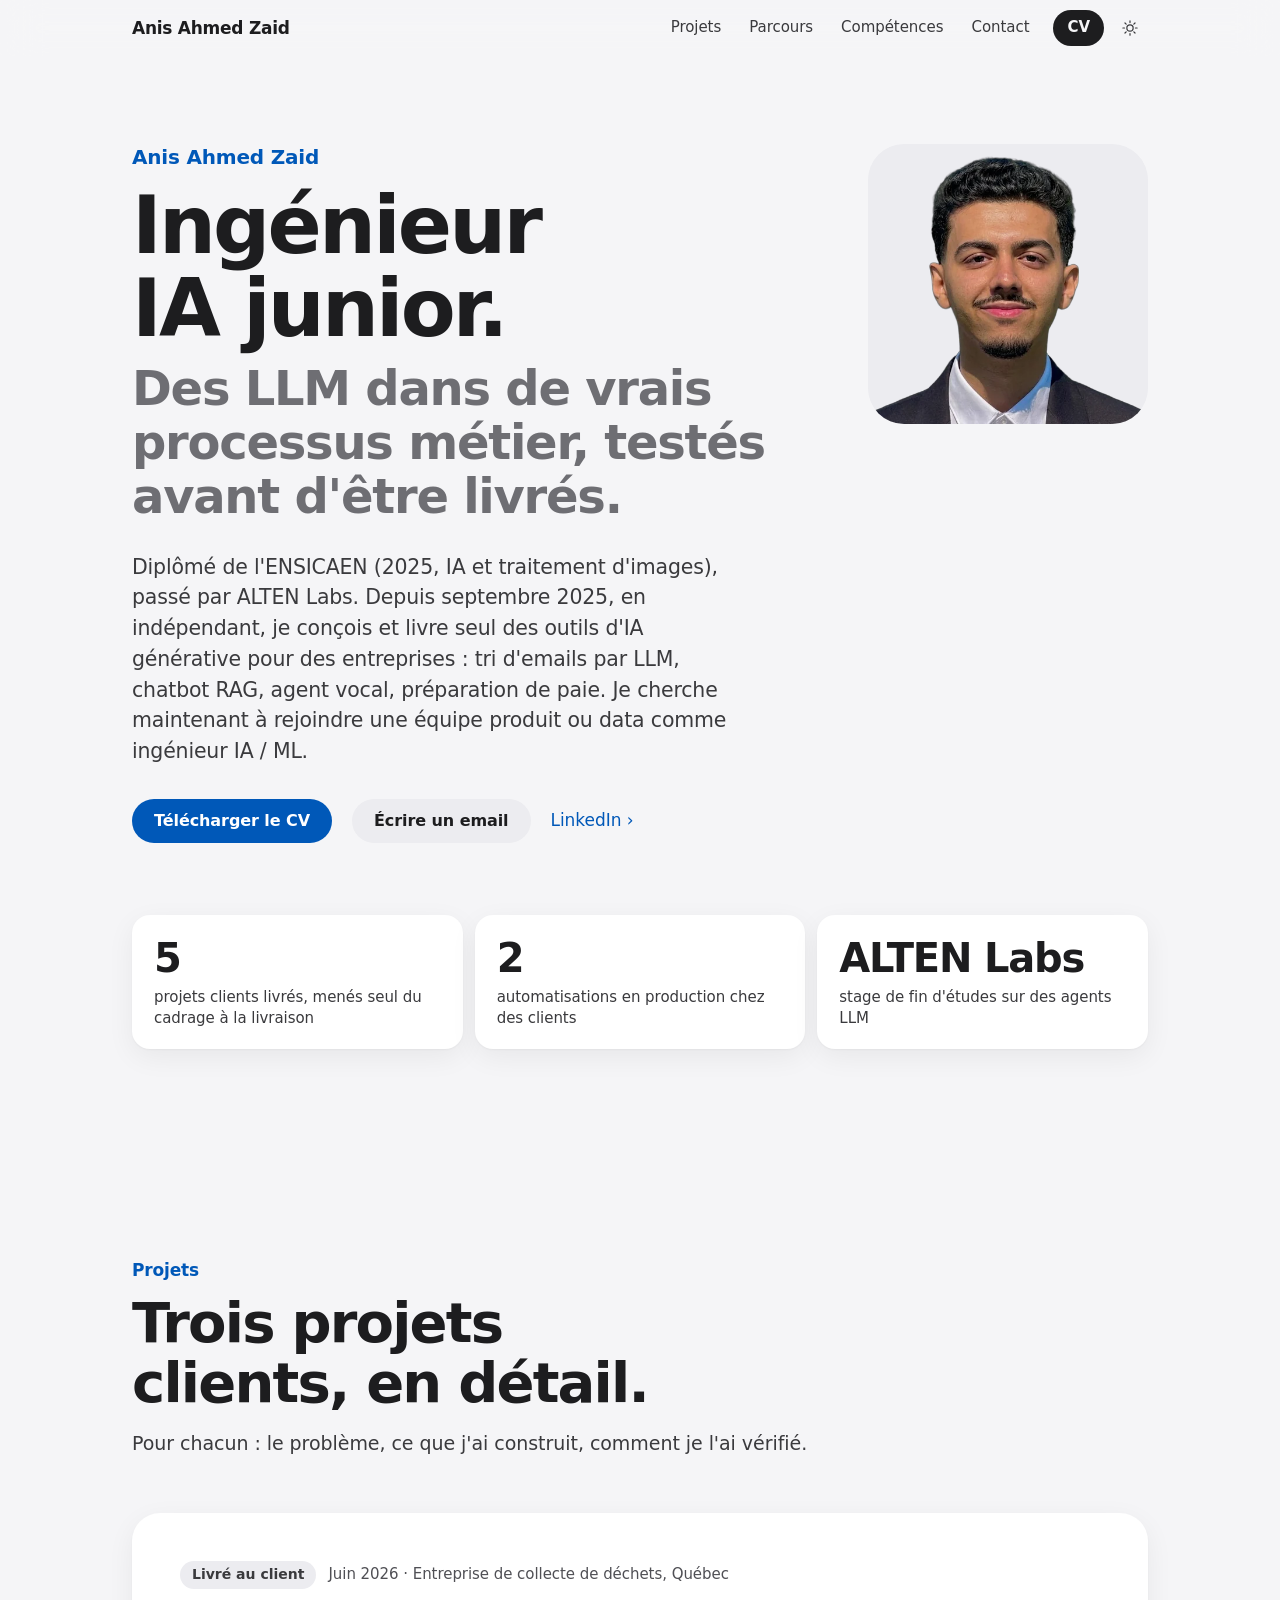
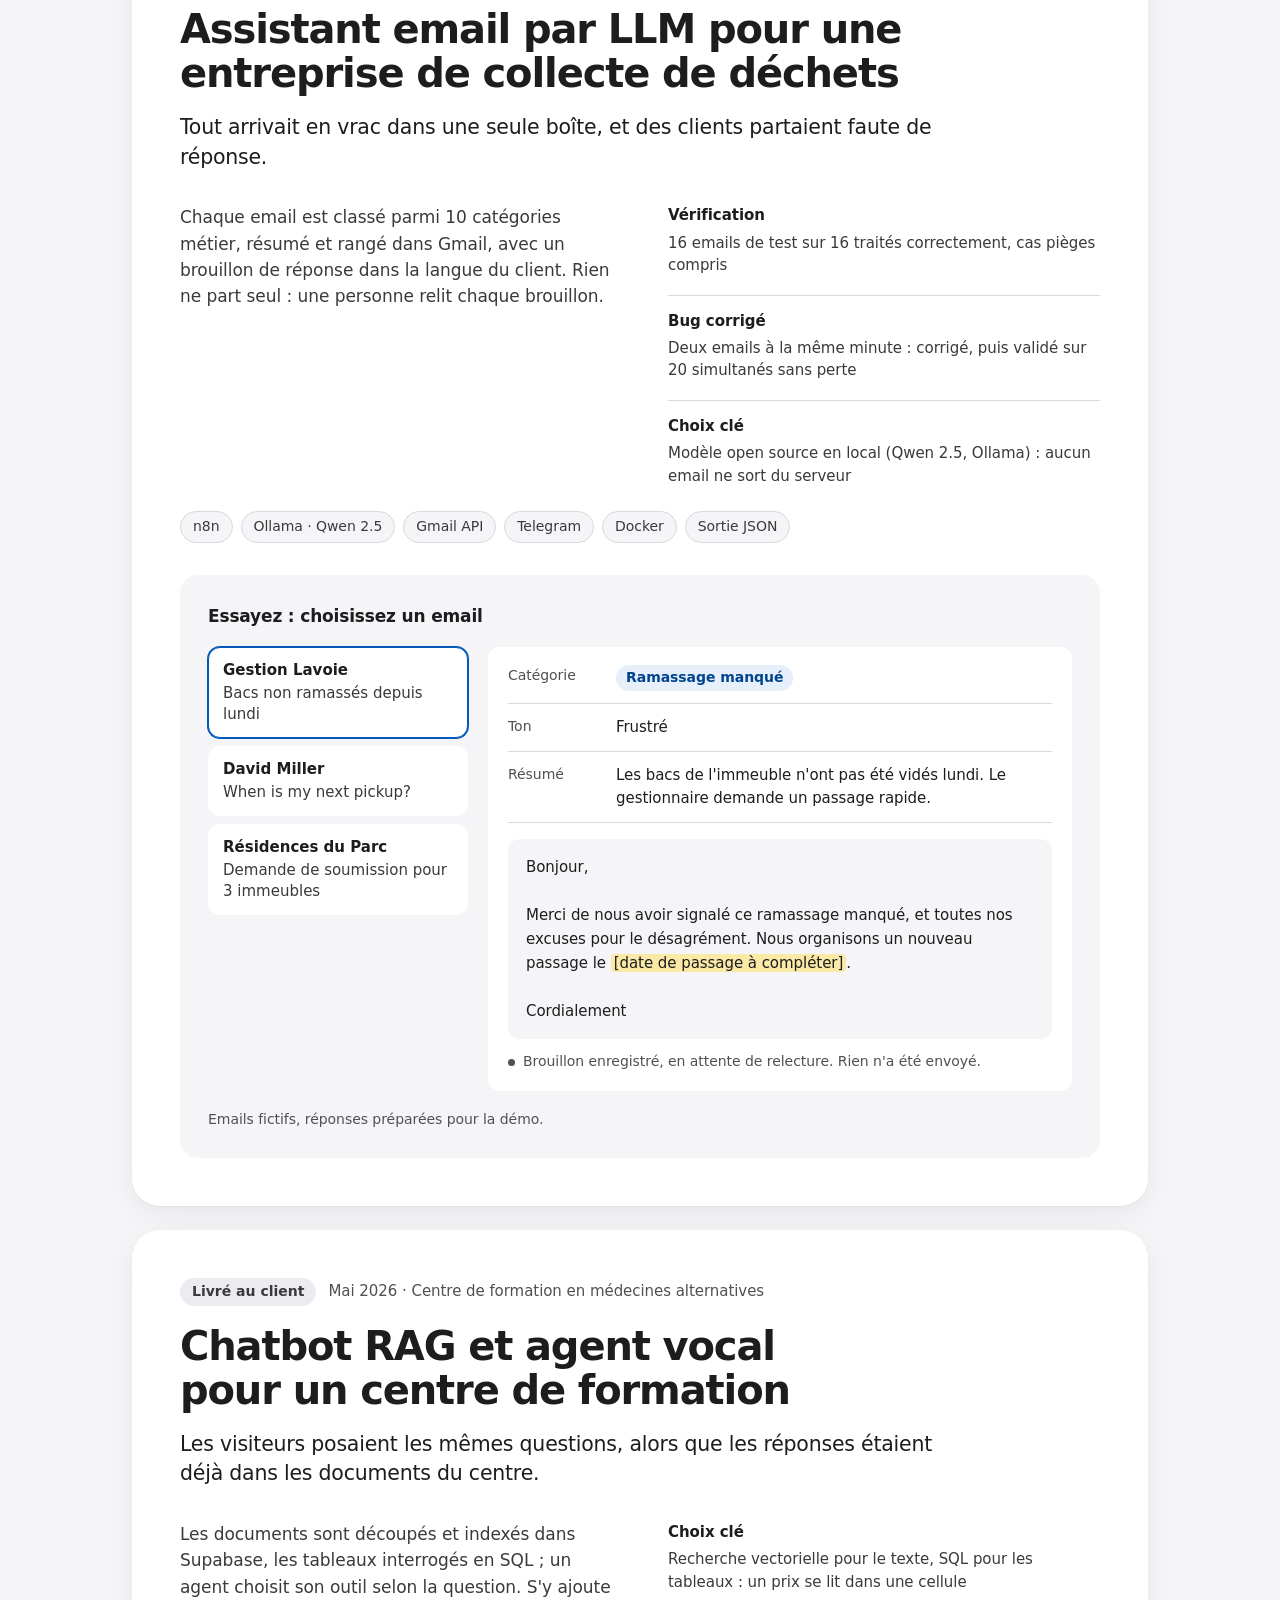
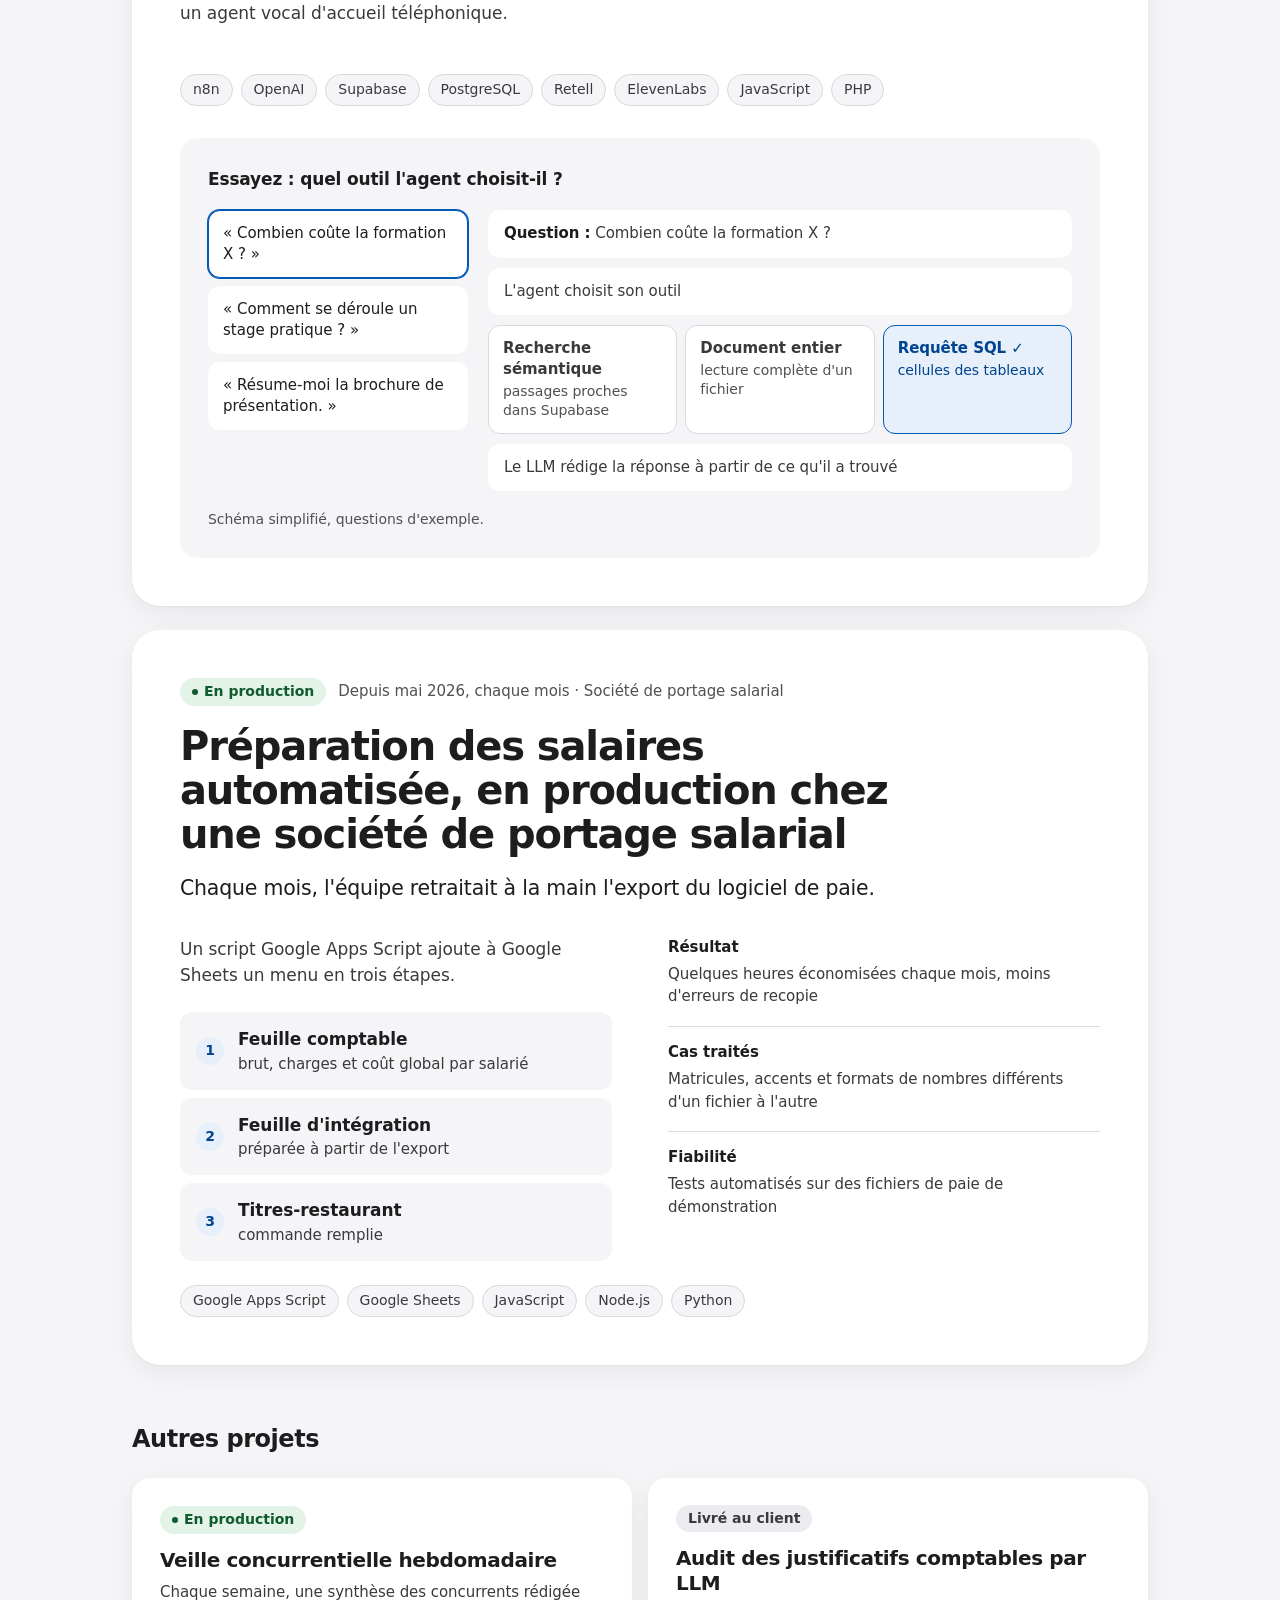
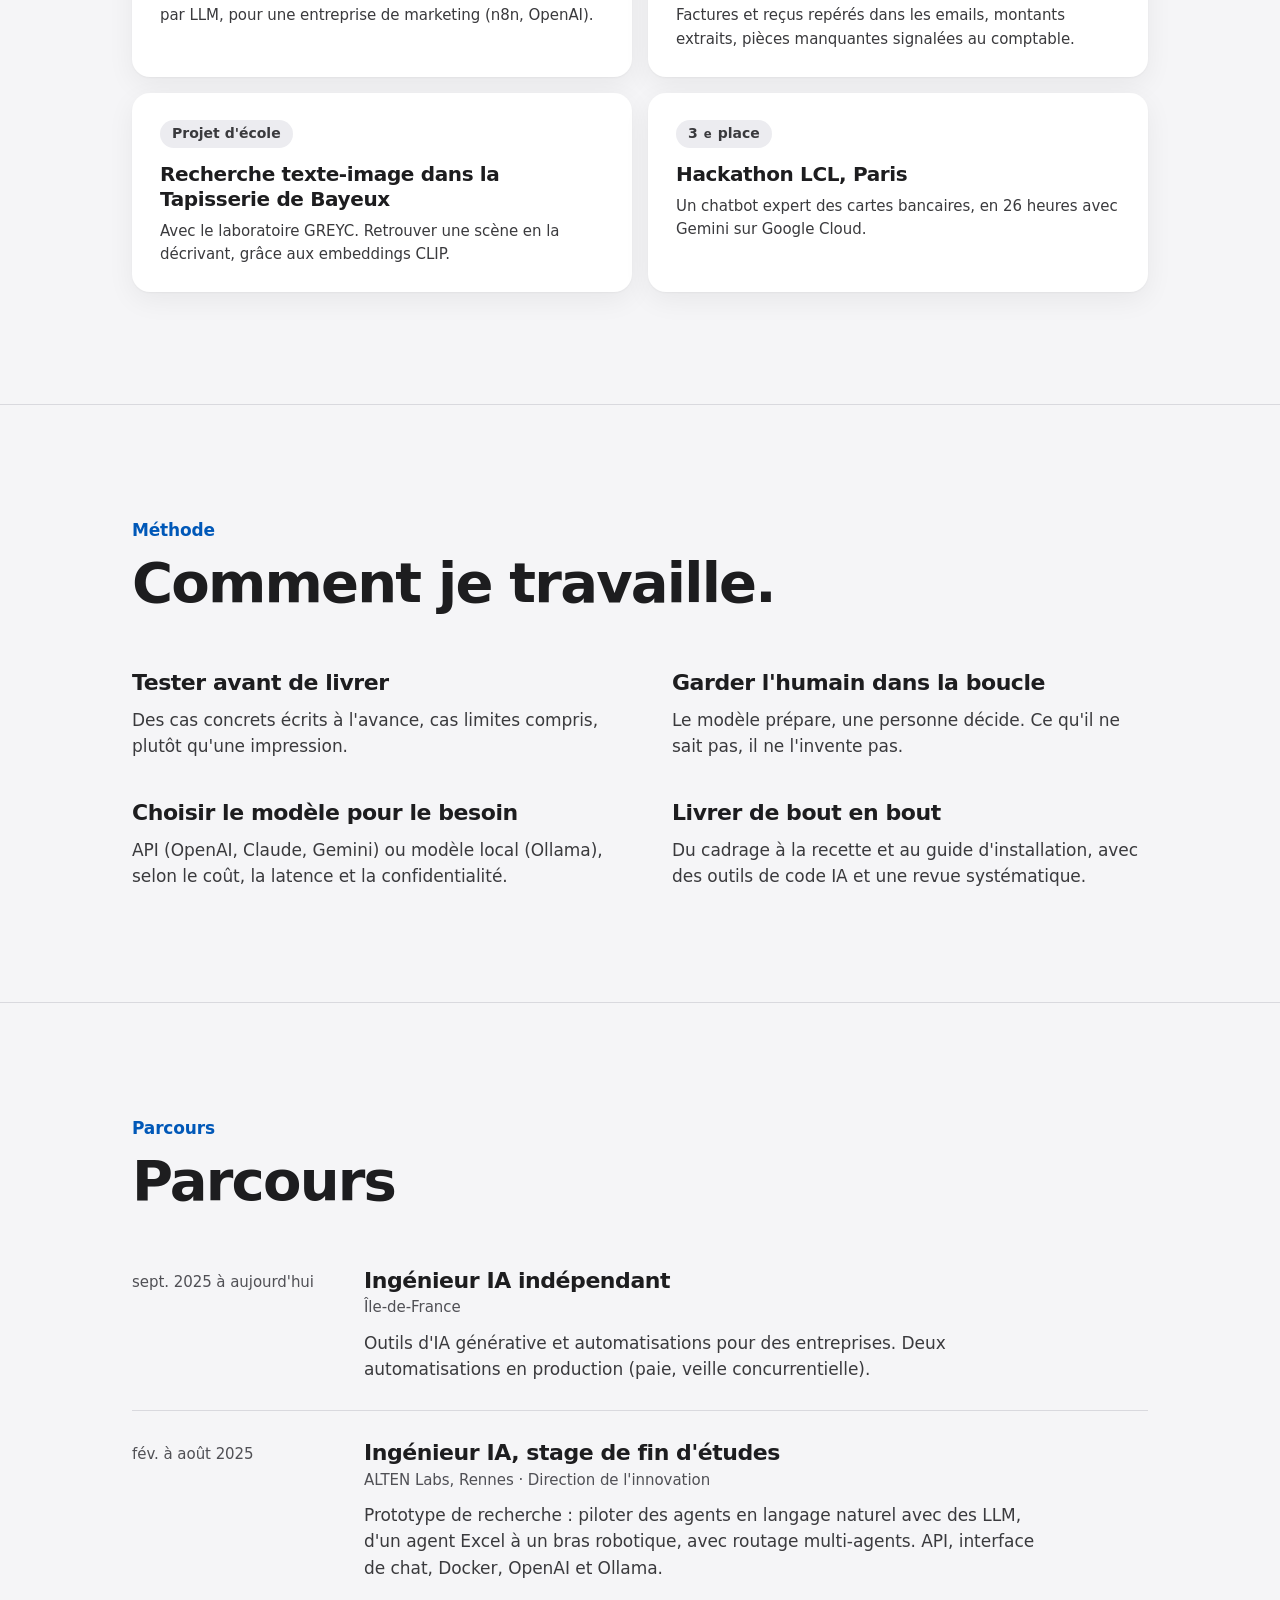
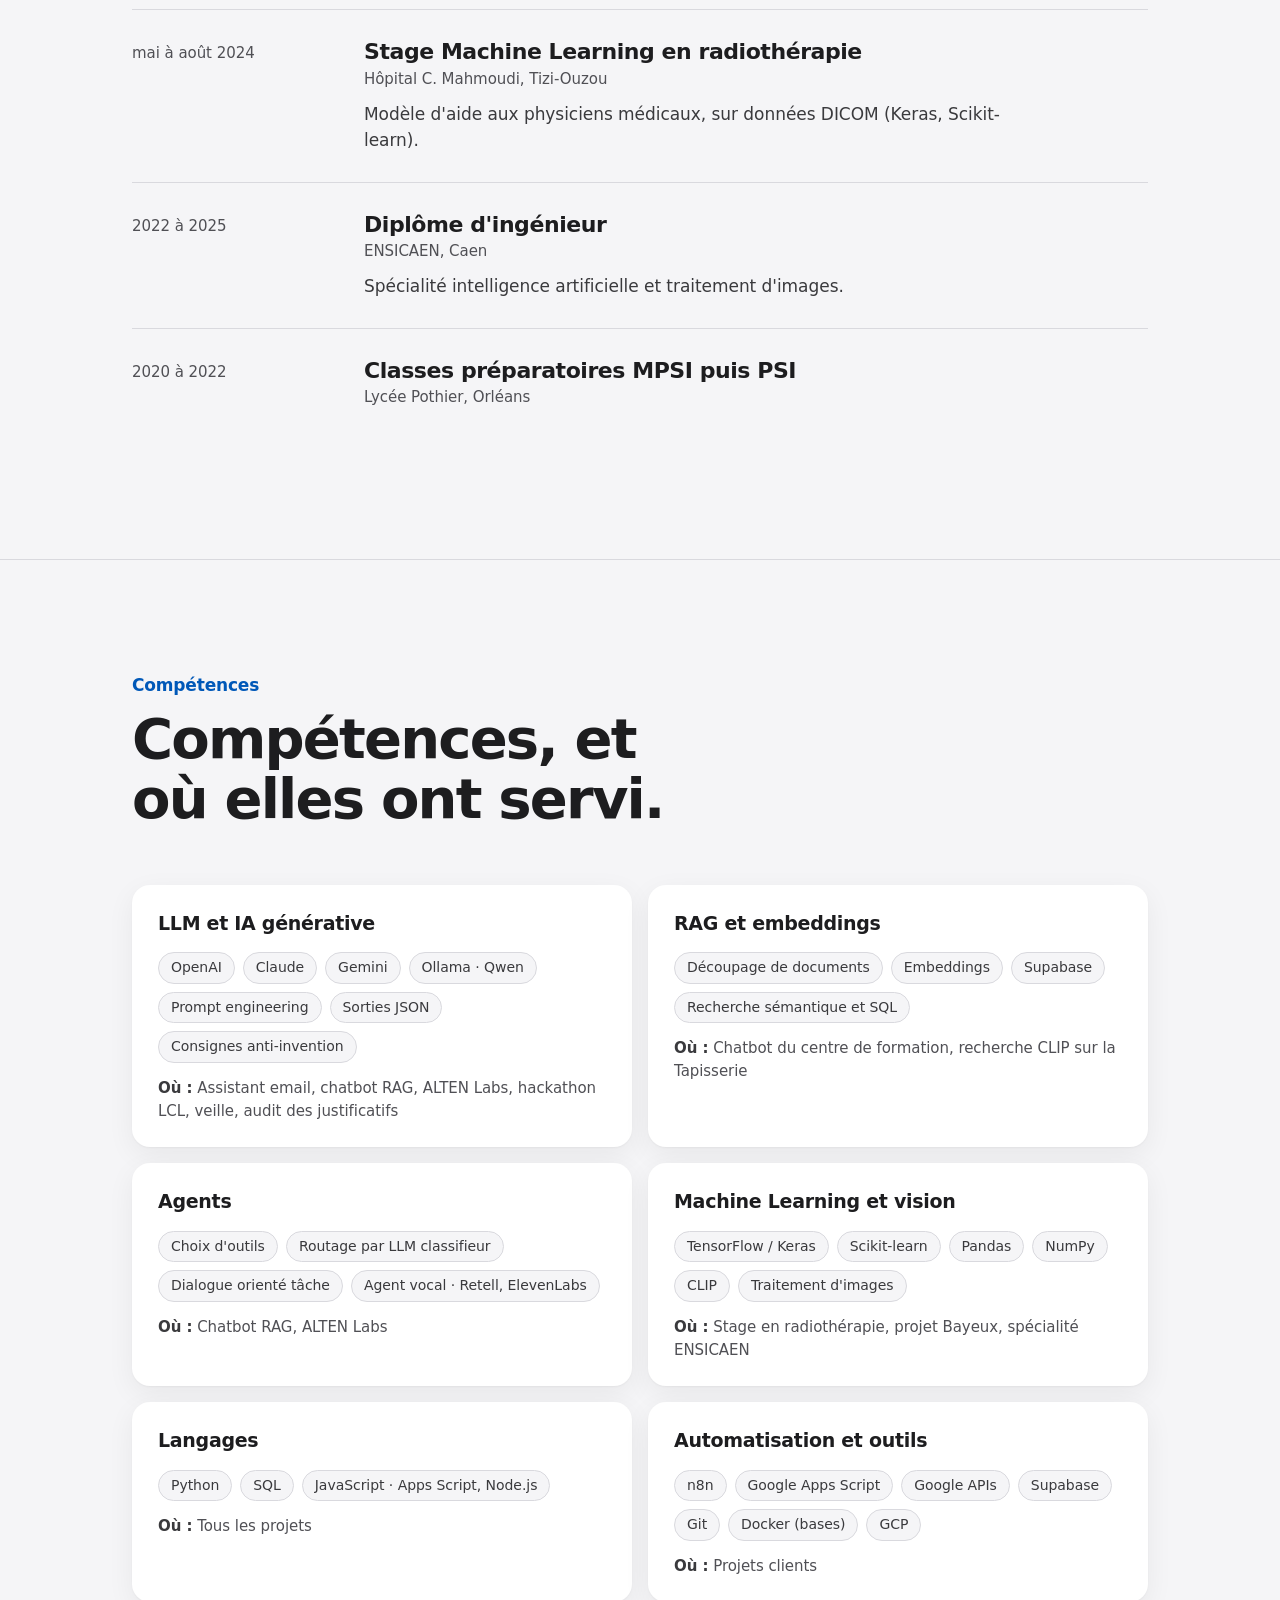
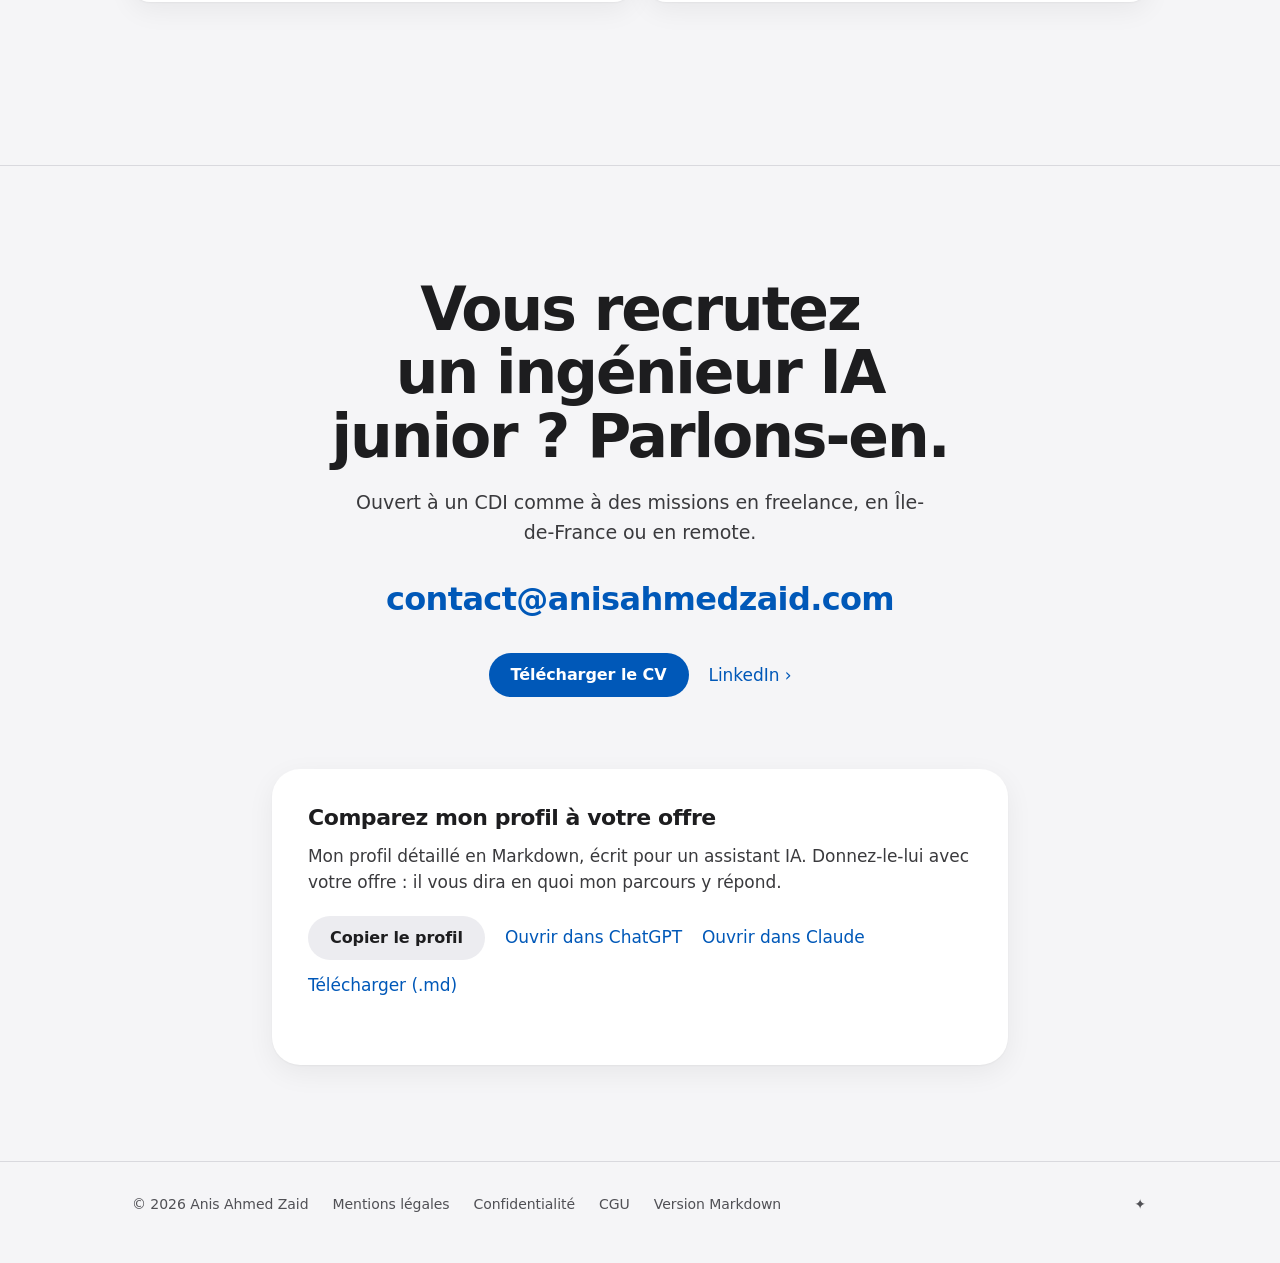
==== commit 2b285ac0: "Legal pages in the new design, plus a "how this site was made" easter egg Mentions légales, confiden" ====
--- a/index.html
+++ b/index.html
@@ -448,9 +448,45 @@
       <a href="/privacy-policy.html">Confidentialité</a>
       <a href="/terms-of-service.html">CGU</a>
       <a href="/index.md">Version Markdown</a>
+      <button type="button" class="making-btn" id="makingBtn" aria-haspopup="dialog" aria-controls="making" title="Comment ce site a été fait">✦<span class="sr-only">Comment ce site a été fait</span></button>
     </div>
   </footer>
 
+  <dialog class="making" id="making" aria-labelledby="making-title">
+    <div class="making-head">
+      <h2 id="making-title">Comment ce site a été fait</h2>
+      <button type="button" class="making-close" id="makingClose" aria-label="Fermer">×</button>
+    </div>
+    <div class="making-body">
+      <p>Vous avez trouvé l'easter egg. Ce site a été refait par un agent IA lancé sans autre contexte que le prompt ci-dessous, puis retouché à la demande. Je préfère le dire que le cacher&nbsp;: c'est exactement le genre d'outil que j'utilise au quotidien, avec une relecture systématique.</p>
+      <dl class="making-meta">
+        <div><dt>Modèle</dt><dd>Claude Opus 5.5 (Anthropic), dans Claude Code</dd></div>
+        <div><dt>Skill</dt><dd><a href="https://github.com/emilkowalski/skills/tree/main/skills/apple-design" target="_blank" rel="noopener noreferrer">apple-design</a>, d'Emil Kowalski</dd></div>
+        <div><dt>Retouches</dt><dd>moins de texte, grille des compétences, pages légales et cet easter egg</dd></div>
+      </dl>
+      <pre id="makingPrompt">You are redesigning a personal portfolio website. You have full creative freedom over both form (design, layout, typography, colors, motion, interactions) and substance (structure, sections, wording, what to highlight or cut, page order).
+
+Design skill to apply: read ~/.claude/skills/apple-design/SKILL.md (Emil Kowalski's "apple-design" skill, distilled from Apple's WWDC design talks) and apply it seriously, including its design foundations (purpose, simplicity not minimalism, craft, hierarchy, wayfinding) to the content, not only to the visuals. Ignore its "Initial Response" section.
+
+Site: a static one-page site in French, in the git worktree portfolio-apple (branch `apple-design`). Work only in that folder. Main files: index.html, css/site.css, js/site.js. It is the portfolio of Anis Ahmed Zaid, a junior AI engineer looking for a job; the audience is recruiters and hiring managers.
+
+Only hard constraints:
+- Every fact must stay true. The source of truth for facts is anis-ahmed-zaid.md in that folder. Do not invent clients, numbers, results or skills. Do not call a project "en production" unless that file does.
+- Keep it a static site (plain HTML/CSS/JS, no build step; a small library from a CDN with a pinned version is fine if it earns its place), in French, working on mobile (375px, no horizontal scroll) and desktop, light and dark themes, accessible (WCAG AA contrast, prefers-reduced-motion respected).
+- Keep these files working and linked: cv/CV-Anis-Ahmed-Zaid.pdf, anis-ahmed-zaid.md, index.md, llms.txt, the portrait images in img/, the JSON-LD in the head.
+- No long dashes in the copy.
+- Do not push, do not touch any other folder or branch. Commit your work on the `apple-design` branch when done.
+
+Check your result: serve the folder with `python -m http.server 8790` and look at it in a browser at desktop and 375px widths, both themes. `npm test` runs the existing tests; they encode the previous design's copy, so a failure is information, not a rule: keep the ones that protect truthfulness (statuses, forbidden technologies) passing and update or remove ones that only pin old wording, saying which.
+
+Report back in French, briefly: what you changed in form and in substance and why, which tests you changed, the commit hash, and anything you were unsure about.</pre>
+      <div class="making-actions">
+        <button type="button" class="btn btn-quiet" id="makingCopy">Copier le prompt</button>
+        <span id="makingStatus" role="status" aria-live="polite"></span>
+      </div>
+    </div>
+  </dialog>
+
   <script src="js/site.js"></script>
 </body>
 
--- a/css/site.css
+++ b/css/site.css
@@ -325,6 +325,58 @@
 .hero.solo h1 em { display: block; font-style: normal; color: var(--ink-display); }
 .hero.solo .links { display: flex; flex-wrap: wrap; gap: 12px 24px; align-items: center; margin-top: 32px; }
 
+/* Legal pages (same sheet) */
+.legal { max-width: calc(var(--text) + 64px); padding-top: 72px; padding-bottom: 96px; }
+.legal-head { margin-bottom: 48px; }
+.legal-head .back { display: inline-block; margin-bottom: 28px; font-size: 0.9375rem; }
+.legal-head .back::after { content: none; }
+.legal-head .back::before { content: "‹\00a0"; }
+.legal h1 { font-size: clamp(2.25rem, 5vw, 3.25rem); line-height: 1.06; letter-spacing: -0.03em; font-weight: 700; }
+.legal .updated { margin-top: 12px; color: var(--ink-3); font-size: 0.9375rem; }
+.legal section { padding: 28px 0; border-top: 1px solid var(--rule); }
+.legal h2 { font-size: 1.25rem; letter-spacing: -0.015em; font-weight: 600; margin-bottom: 12px; }
+.legal p, .legal li { color: var(--ink-2); }
+.legal p + p, .legal p + ul { margin-top: 10px; }
+.legal ul { padding-left: 1.25em; }
+.legal li + li { margin-top: 4px; }
+.legal-card { margin: 0; background: var(--card); border-radius: var(--r-md); padding: 8px 24px; box-shadow: var(--shadow); }
+.legal-card div { display: grid; grid-template-columns: 9rem minmax(0, 1fr); gap: 16px; padding: 12px 0; }
+.legal-card div + div { border-top: 1px solid var(--rule); }
+.legal-card dt { color: var(--ink-3); }
+.legal-card dd { margin: 0; color: var(--ink); overflow-wrap: anywhere; }
+
+/* Easter egg: how this site was made */
+.making-btn {
+  margin-left: auto; font: inherit; color: var(--ink-3); background: none; border: 0; padding: 0 2px; cursor: pointer;
+  transition: color .2s var(--ease), transform .2s var(--ease-out);
+}
+.making-btn:hover { color: var(--accent); transform: rotate(45deg); }
+.making-btn:active { transform: rotate(45deg) scale(0.9); transition-duration: .1s; }
+.making {
+  width: min(680px, calc(100vw - 32px)); max-height: min(82vh, 760px); padding: 0; border: 0; border-radius: var(--r-lg);
+  background: var(--card); color: var(--ink); box-shadow: 0 24px 80px rgba(0, 0, 0, 0.28);
+  margin: auto 16px 16px auto; transform-origin: bottom right;
+}
+.making[open] { display: flex; flex-direction: column; animation: making-in .42s var(--ease-out) both; }
+.making::backdrop { background: rgba(0, 0, 0, 0.32); animation: fadeonly .3s linear both; }
+.making-head { display: flex; align-items: start; justify-content: space-between; gap: 16px; padding: 28px 28px 0; }
+.making-head h2 { font-size: 1.5rem; letter-spacing: -0.02em; font-weight: 700; }
+.making-close { flex: none; width: 32px; height: 32px; border-radius: 50%; border: 0; background: var(--sunk); color: var(--ink); font-size: 1.25rem; line-height: 1; cursor: pointer; }
+.making-close:active { transform: scale(0.92); }
+.making-body { overflow-y: auto; padding: 16px 28px 28px; }
+.making-body > p { color: var(--ink-2); }
+.making-meta { margin: 20px 0; display: grid; gap: 8px; }
+.making-meta div { display: grid; grid-template-columns: 5.5rem minmax(0, 1fr); gap: 12px; }
+.making-meta dt { color: var(--ink-3); }
+.making-meta dd { margin: 0; }
+.making pre {
+  margin: 0; padding: 18px 20px; border-radius: var(--r-sm); background: var(--sunk); color: var(--ink);
+  font: 0.875rem/1.55 ui-monospace, "SF Mono", "Cascadia Mono", Consolas, monospace; white-space: pre-wrap; overflow-wrap: anywhere;
+}
+.making-actions { display: flex; align-items: center; gap: 16px; margin-top: 16px; }
+.making-actions span { color: var(--ink-3); font-size: 0.9375rem; }
+@keyframes making-in { from { opacity: 0; transform: translateY(12px) scale(0.96); } to { opacity: 1; transform: none; } }
+
 /* Responsive */
 @media (max-width: 960px) {
   .top nav .hide-md { display: none; }
@@ -358,6 +410,12 @@
   .rag-tools ul { grid-template-columns: minmax(0, 1fr); }
   .ai-copy { padding: 24px 20px; }
   .more-grid li, .skills > div { padding: 22px 20px; }
+  .legal { padding-top: 48px; }
+  .legal-card { padding: 4px 18px; }
+  .legal-card div { grid-template-columns: minmax(0, 1fr); gap: 2px; }
+  .making { margin: auto 0 0; width: 100vw; max-width: 100vw; border-radius: var(--r-lg) var(--r-lg) 0 0; transform-origin: bottom center; }
+  .making-head { padding: 24px 20px 0; }
+  .making-body { padding: 14px 20px 24px; }
 }
 
 /* Preferences */
@@ -366,6 +424,8 @@
   .js .reveal { transform: none; transition: opacity .2s linear; }
   .swap { animation: fadeonly .2s linear both; }
   .btn:active, .top .cv:active, .theme-btn:active, .inbox button:active, .rag-questions button:active { transform: none; }
+  .making[open] { animation: fadeonly .2s linear both; }
+  .making-btn:hover, .making-btn:active { transform: none; }
 }
 @keyframes fadeonly { from { opacity: 0; } to { opacity: 1; } }
 @media (prefers-reduced-transparency: reduce) {
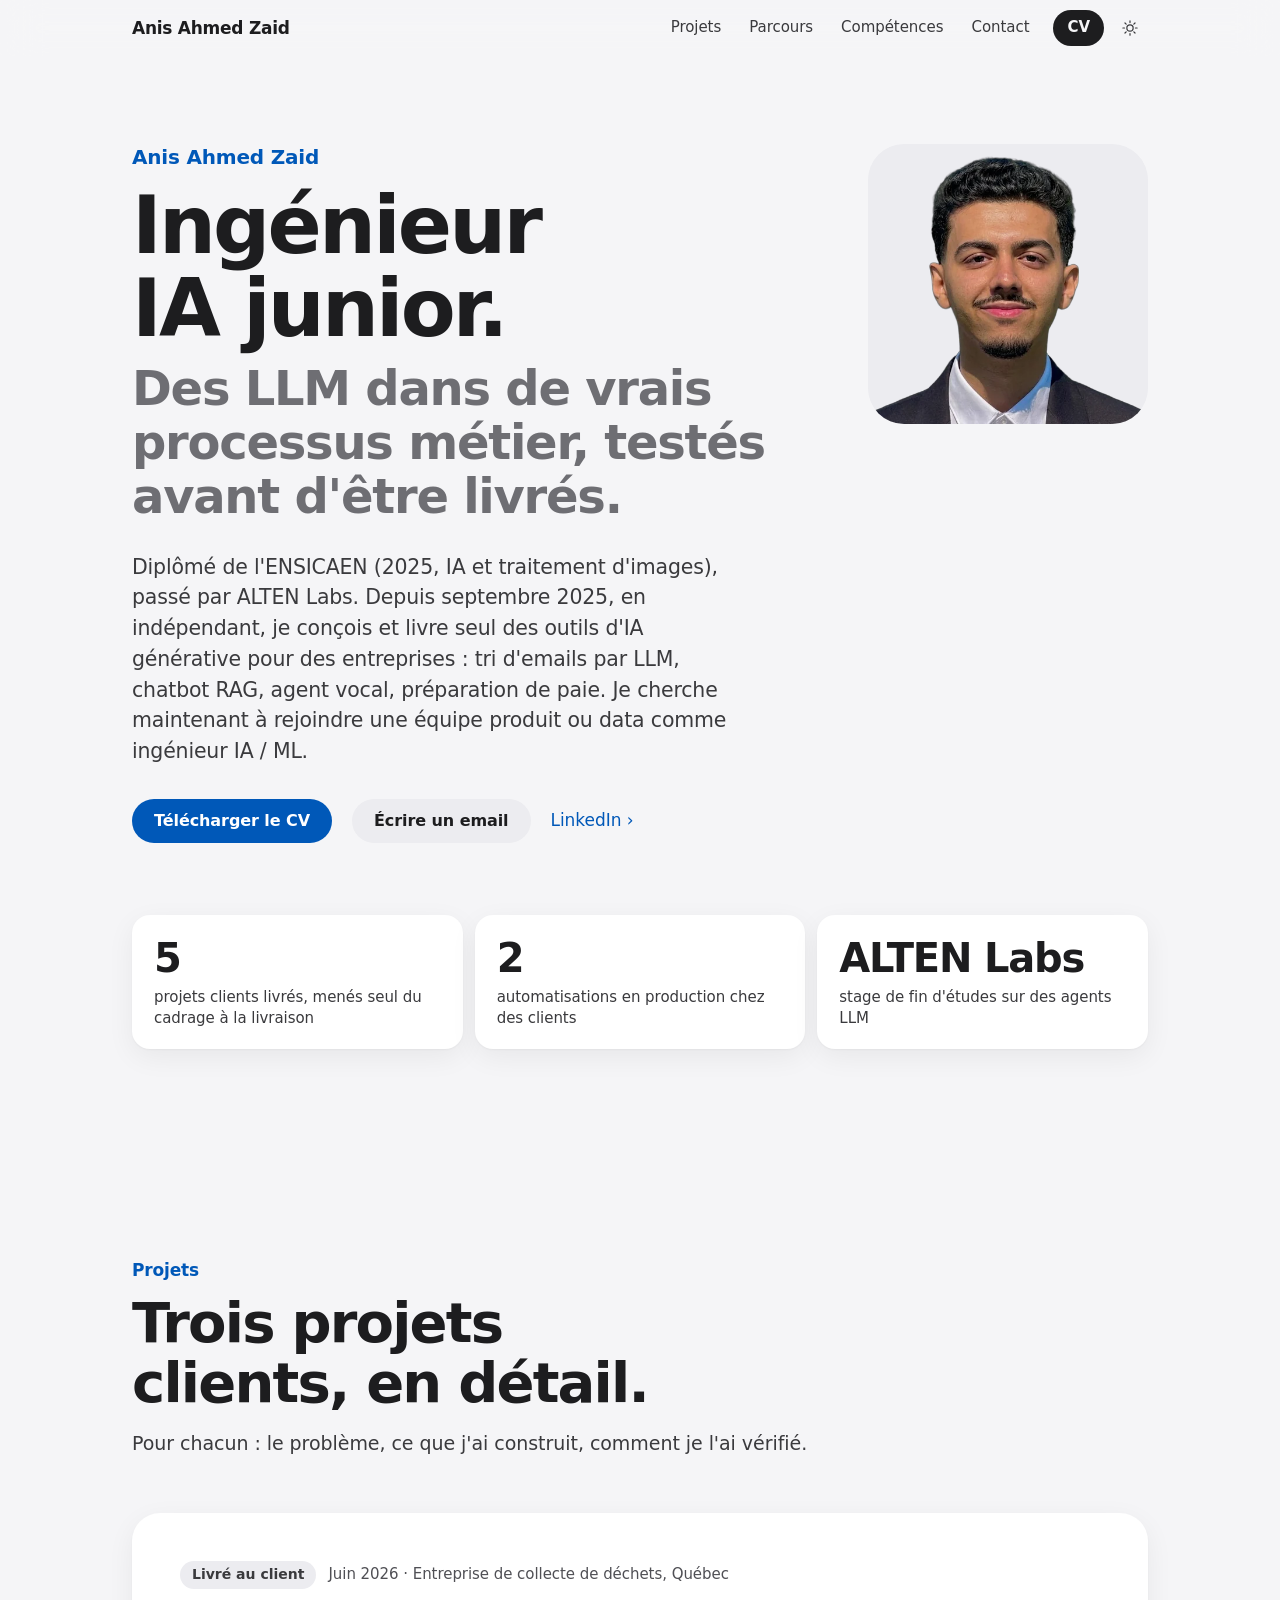
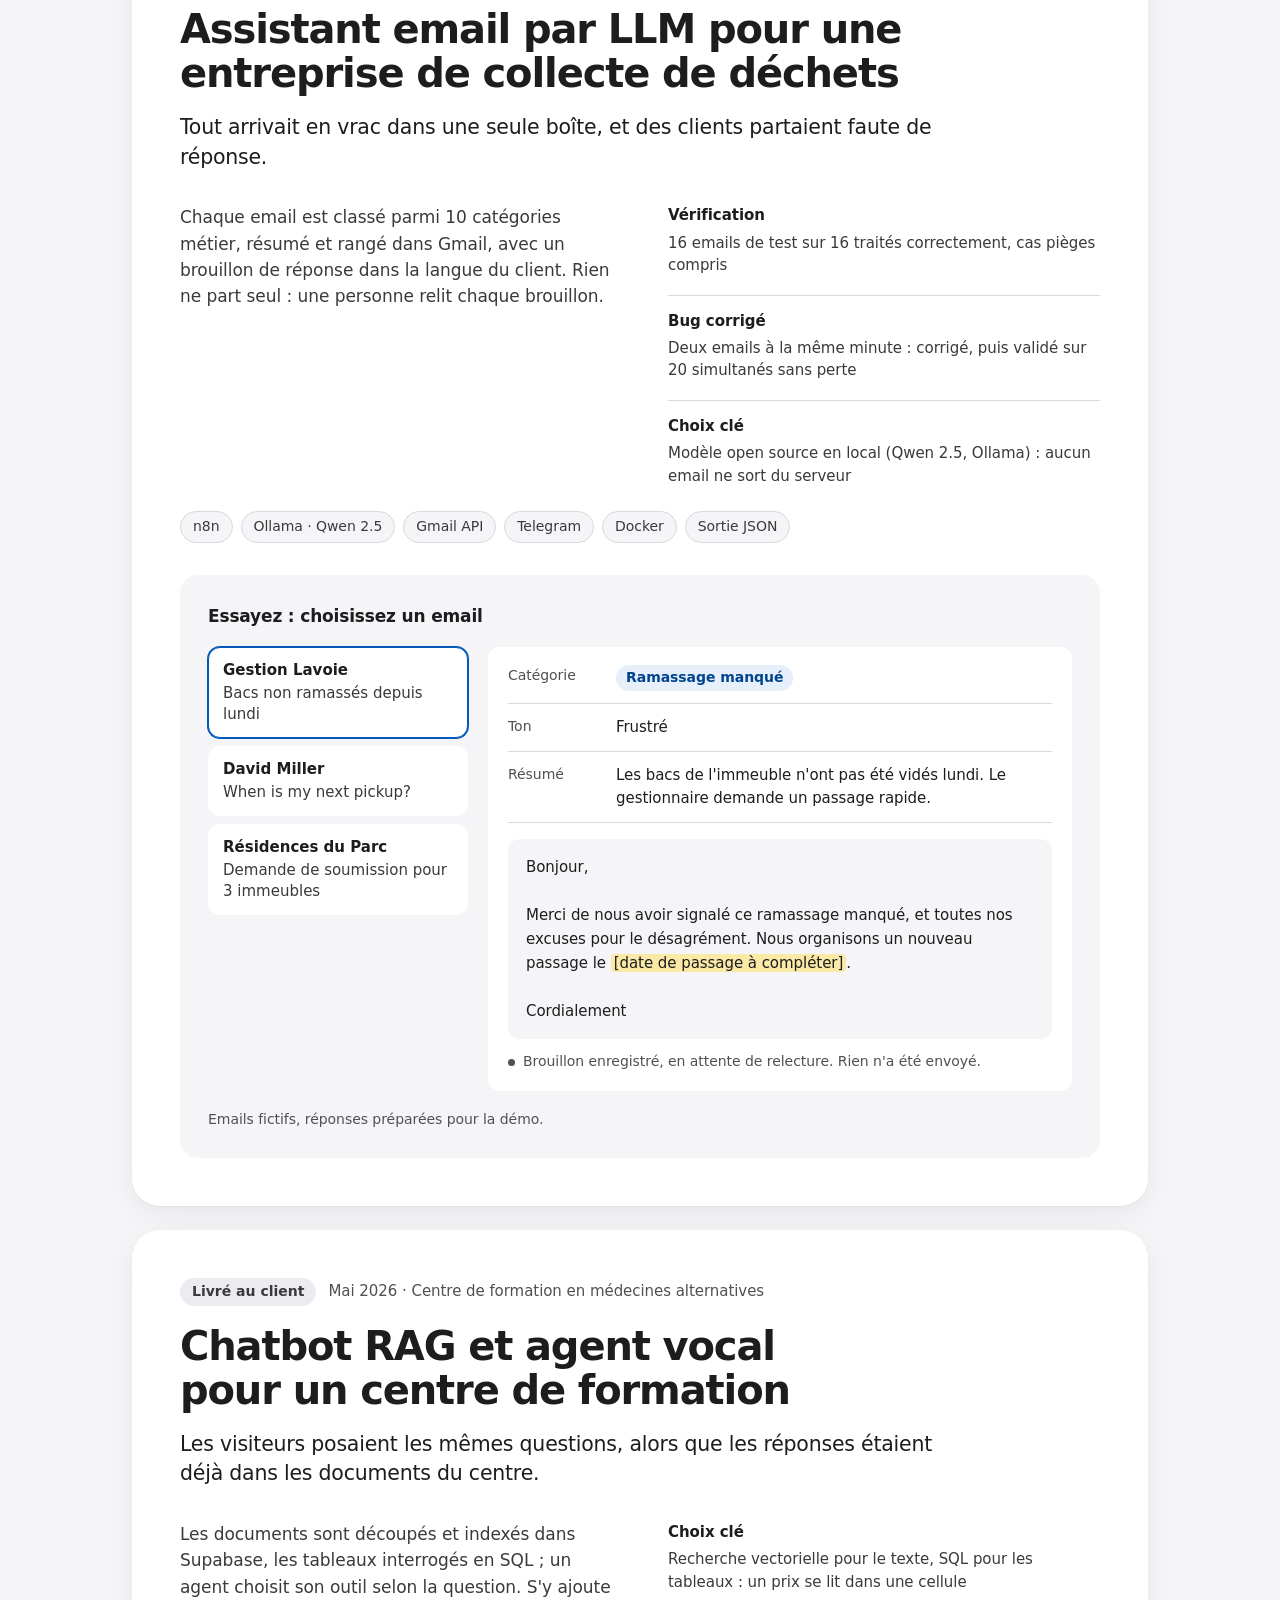
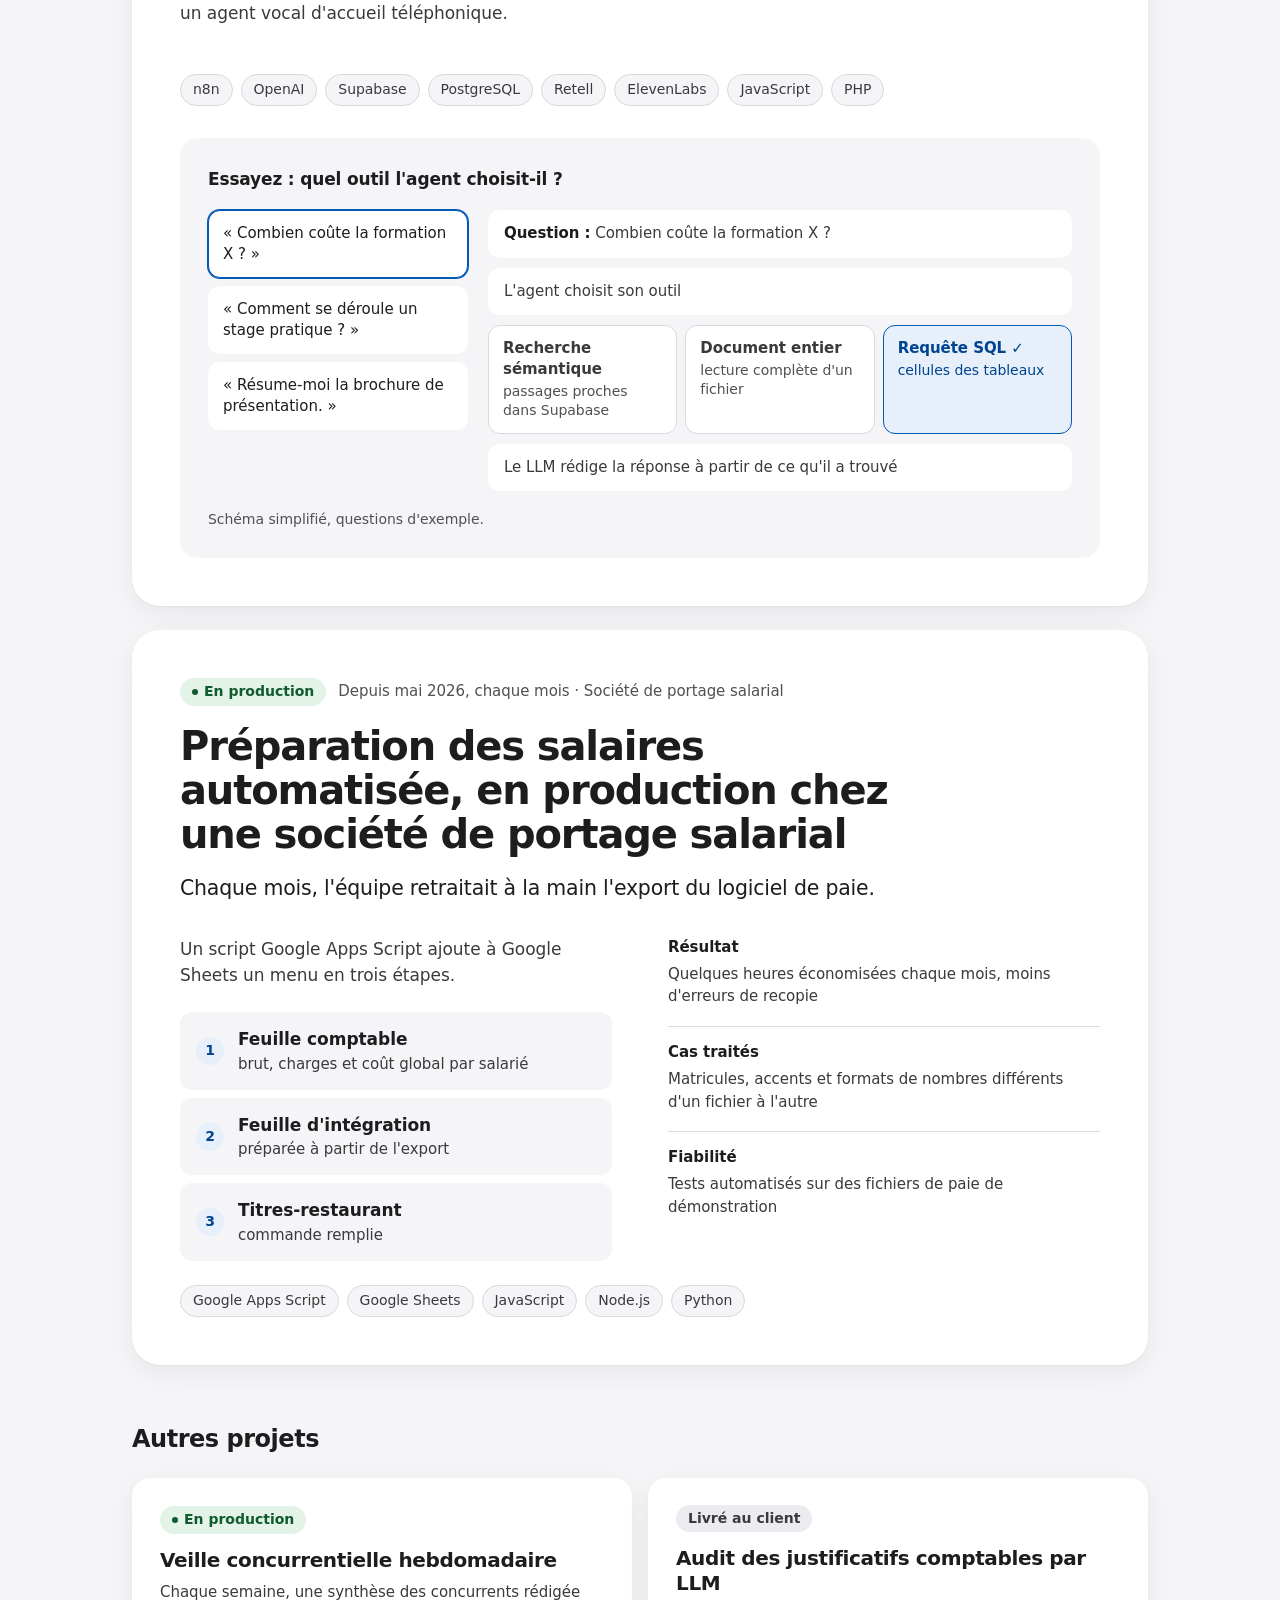
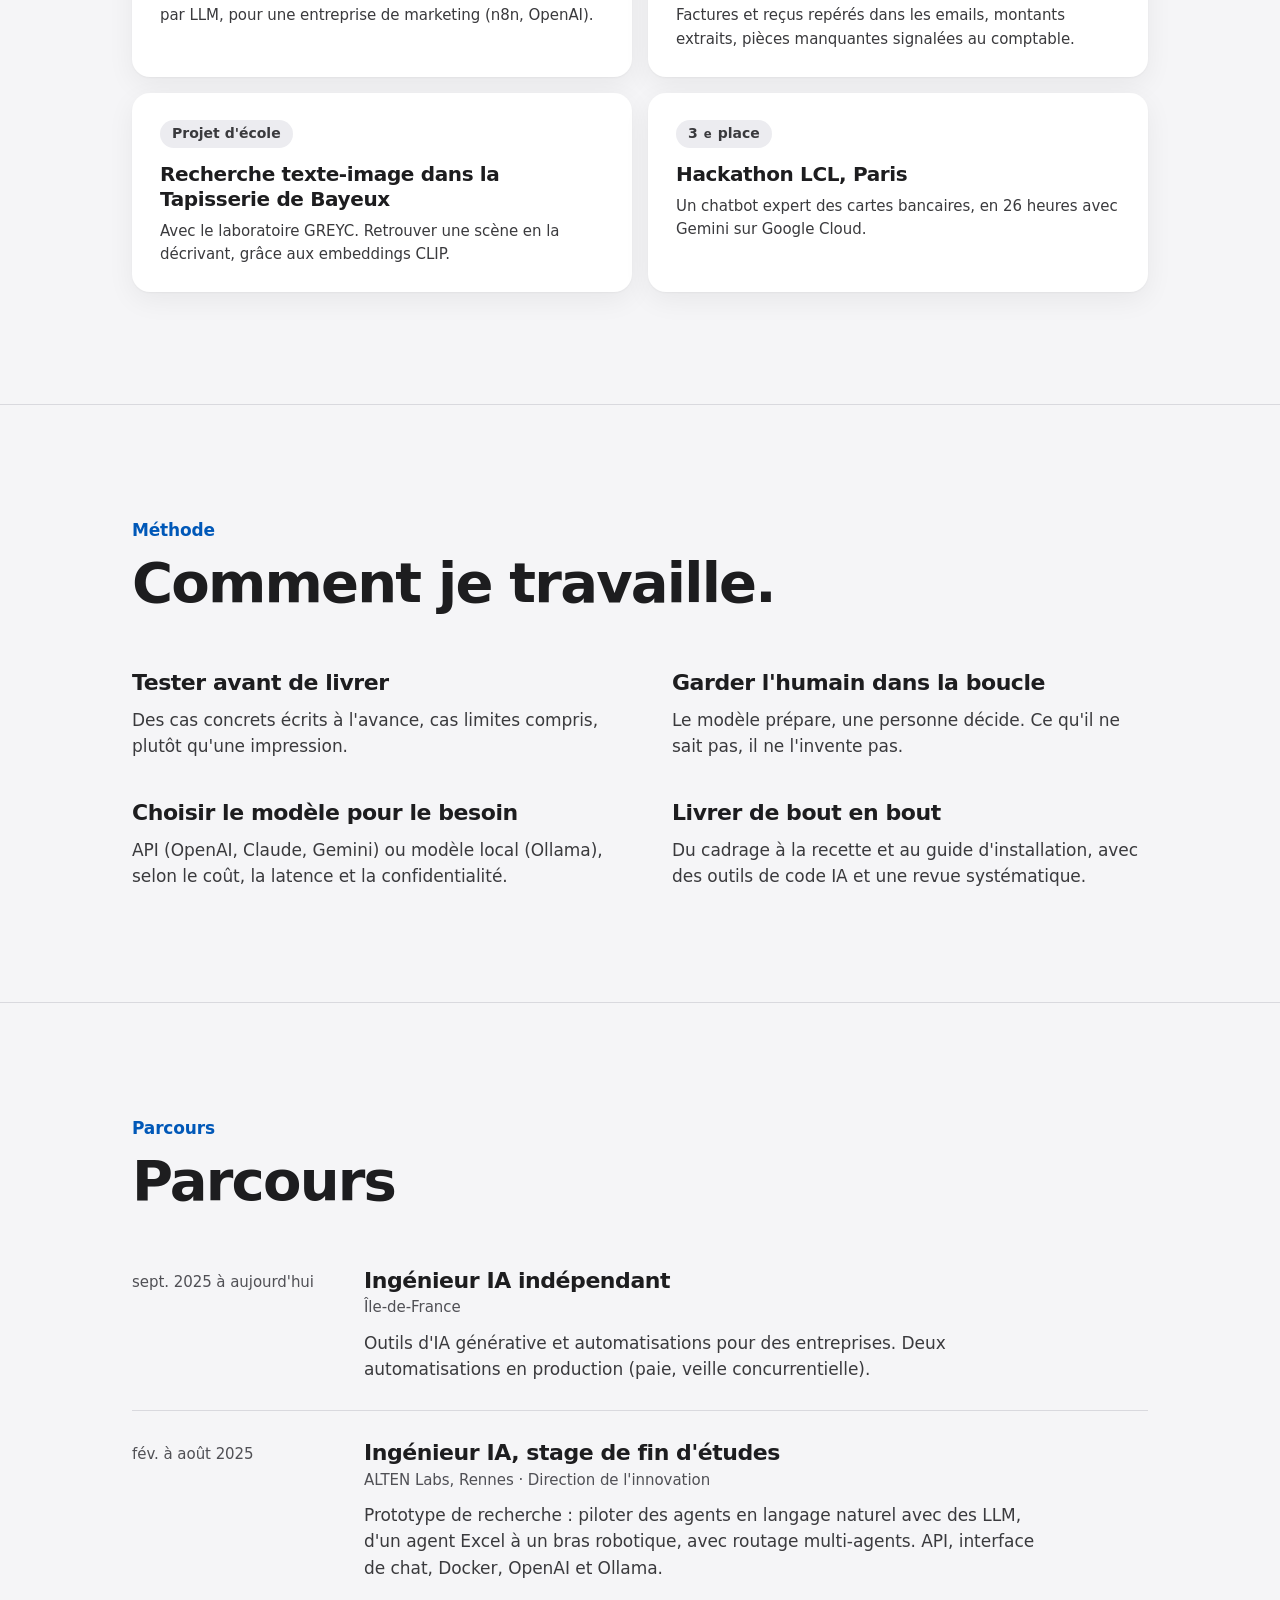
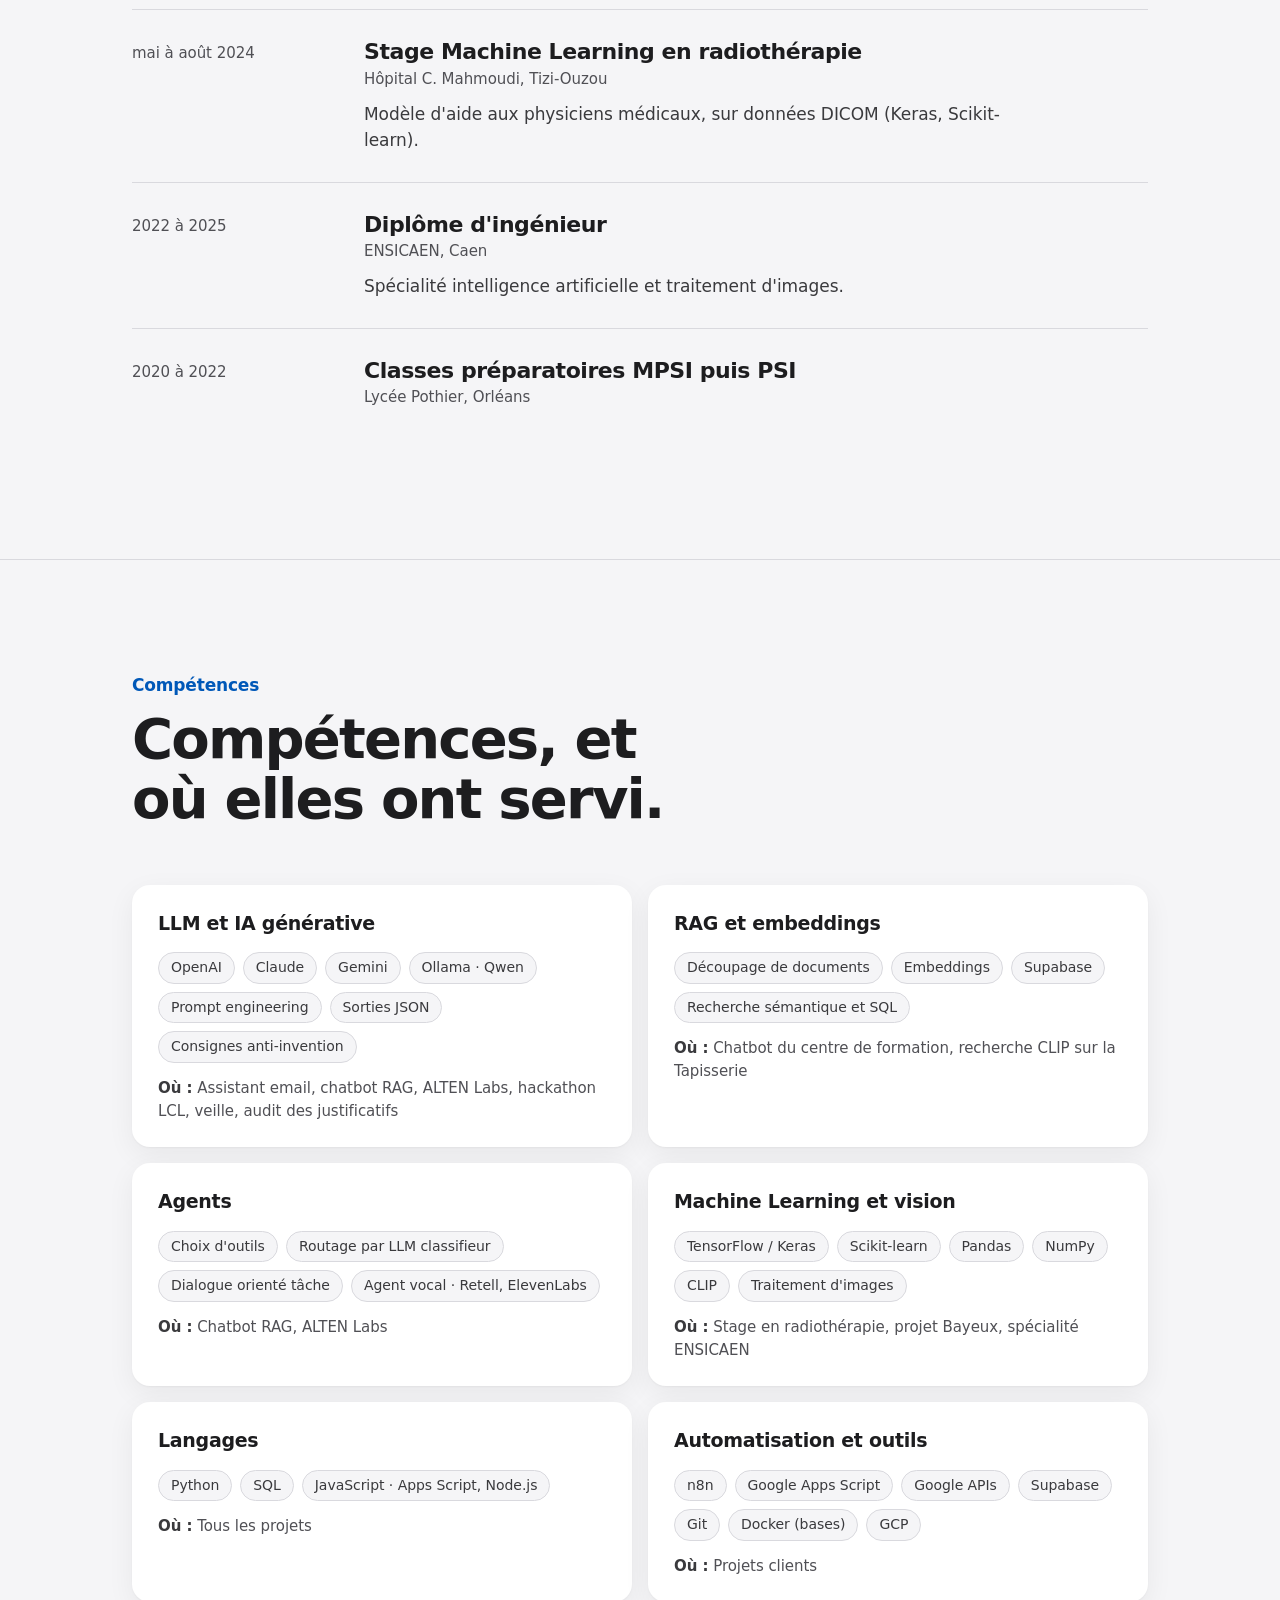
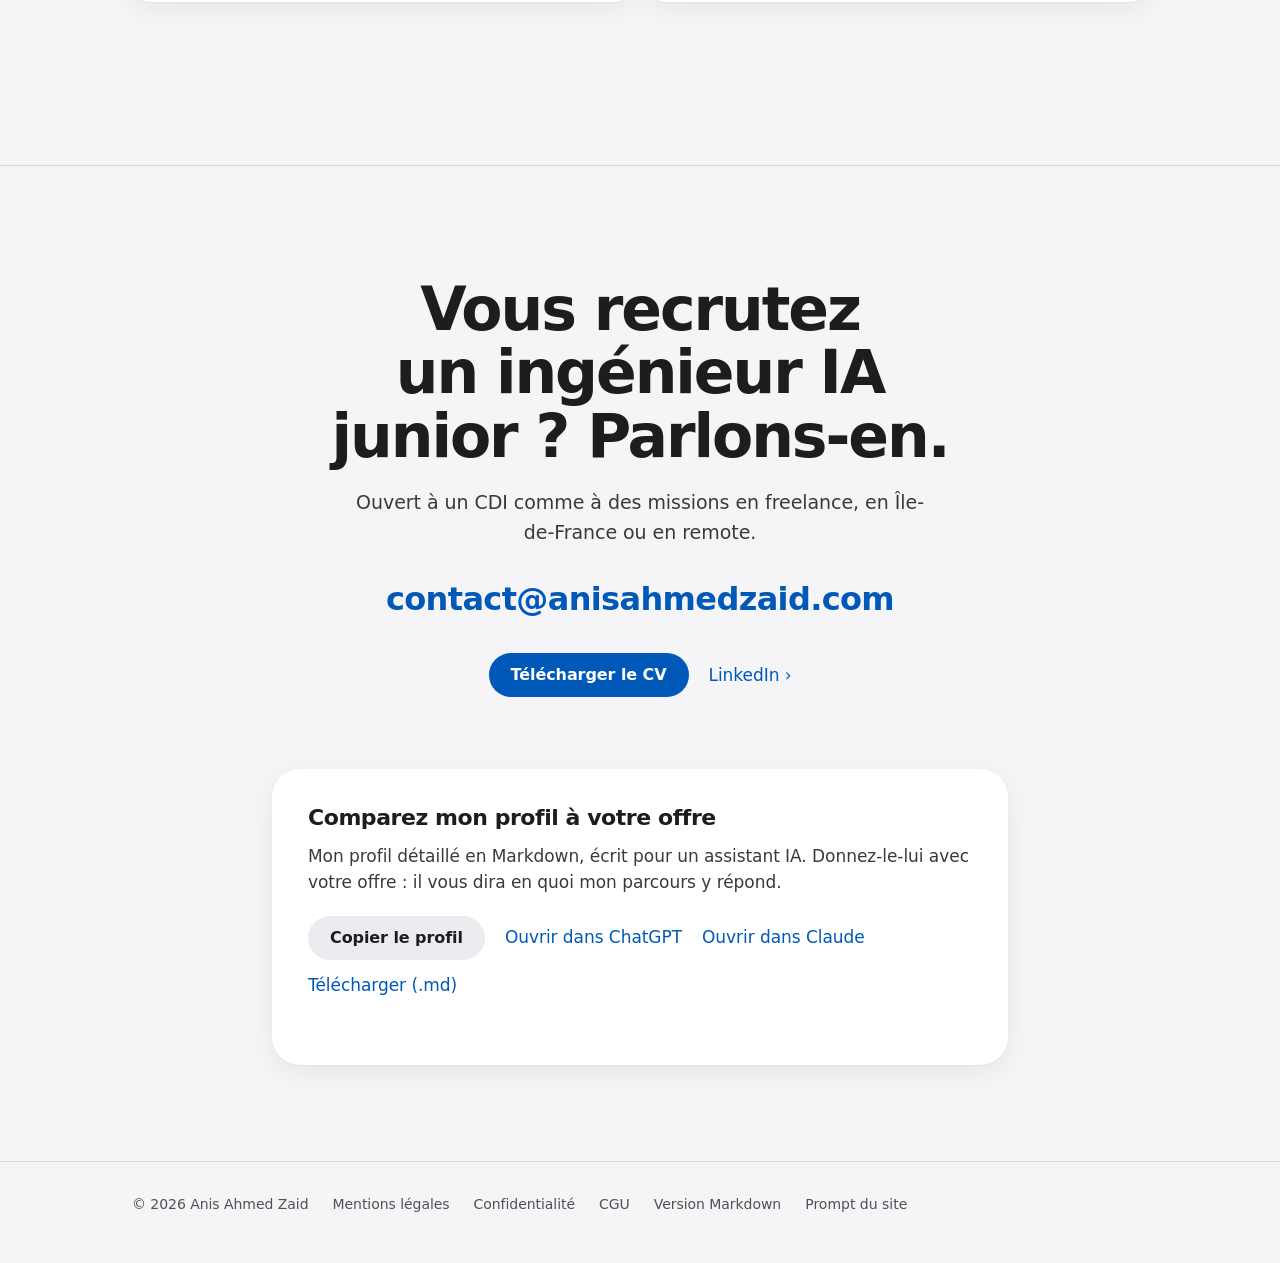
==== commit 3636deeb: "Footer: plain 'Prompt du site' link instead of the easter egg Co-Authored-By: Claude Opus 5.5 <norep" ====
--- a/index.html
+++ b/index.html
@@ -448,7 +448,7 @@
       <a href="/privacy-policy.html">Confidentialité</a>
       <a href="/terms-of-service.html">CGU</a>
       <a href="/index.md">Version Markdown</a>
-      <button type="button" class="making-btn" id="makingBtn" aria-haspopup="dialog" aria-controls="making" title="Comment ce site a été fait">✦<span class="sr-only">Comment ce site a été fait</span></button>
+      <button type="button" class="making-btn" id="makingBtn" aria-haspopup="dialog" aria-controls="making">Prompt du site</button>
     </div>
   </footer>
 
@@ -458,11 +458,11 @@
       <button type="button" class="making-close" id="makingClose" aria-label="Fermer">×</button>
     </div>
     <div class="making-body">
-      <p>Vous avez trouvé l'easter egg. Ce site a été refait par un agent IA lancé sans autre contexte que le prompt ci-dessous, puis retouché à la demande. Je préfère le dire que le cacher&nbsp;: c'est exactement le genre d'outil que j'utilise au quotidien, avec une relecture systématique.</p>
+      <p>Ce site a été conçu par un agent IA à partir du prompt ci-dessous, puis retouché à la demande. Libre à vous de le réutiliser.</p>
       <dl class="making-meta">
         <div><dt>Modèle</dt><dd>Claude Opus 5.5 (Anthropic), dans Claude Code</dd></div>
         <div><dt>Skill</dt><dd><a href="https://github.com/emilkowalski/skills/tree/main/skills/apple-design" target="_blank" rel="noopener noreferrer">apple-design</a>, d'Emil Kowalski</dd></div>
-        <div><dt>Retouches</dt><dd>moins de texte, grille des compétences, pages légales et cet easter egg</dd></div>
+        <div><dt>Retouches</dt><dd>moins de texte, grille des compétences, pages légales</dd></div>
       </dl>
       <pre id="makingPrompt">You are redesigning a personal portfolio website. You have full creative freedom over both form (design, layout, typography, colors, motion, interactions) and substance (structure, sections, wording, what to highlight or cut, page order).
 
--- a/css/site.css
+++ b/css/site.css
@@ -345,13 +345,9 @@
 .legal-card dt { color: var(--ink-3); }
 .legal-card dd { margin: 0; color: var(--ink); overflow-wrap: anywhere; }
 
-/* Easter egg: how this site was made */
-.making-btn {
-  margin-left: auto; font: inherit; color: var(--ink-3); background: none; border: 0; padding: 0 2px; cursor: pointer;
-  transition: color .2s var(--ease), transform .2s var(--ease-out);
-}
-.making-btn:hover { color: var(--accent); transform: rotate(45deg); }
-.making-btn:active { transform: rotate(45deg) scale(0.9); transition-duration: .1s; }
+/* Footer "Prompt du site": the prompt, skill and model behind this site */
+.making-btn { font: inherit; color: var(--ink-3); background: none; border: 0; padding: 0; cursor: pointer; }
+.making-btn:hover { color: var(--ink); }
 .making {
   width: min(680px, calc(100vw - 32px)); max-height: min(82vh, 760px); padding: 0; border: 0; border-radius: var(--r-lg);
   background: var(--card); color: var(--ink); box-shadow: 0 24px 80px rgba(0, 0, 0, 0.28);
@@ -425,7 +421,6 @@
   .swap { animation: fadeonly .2s linear both; }
   .btn:active, .top .cv:active, .theme-btn:active, .inbox button:active, .rag-questions button:active { transform: none; }
   .making[open] { animation: fadeonly .2s linear both; }
-  .making-btn:hover, .making-btn:active { transform: none; }
 }
 @keyframes fadeonly { from { opacity: 0; } to { opacity: 1; } }
 @media (prefers-reduced-transparency: reduce) {
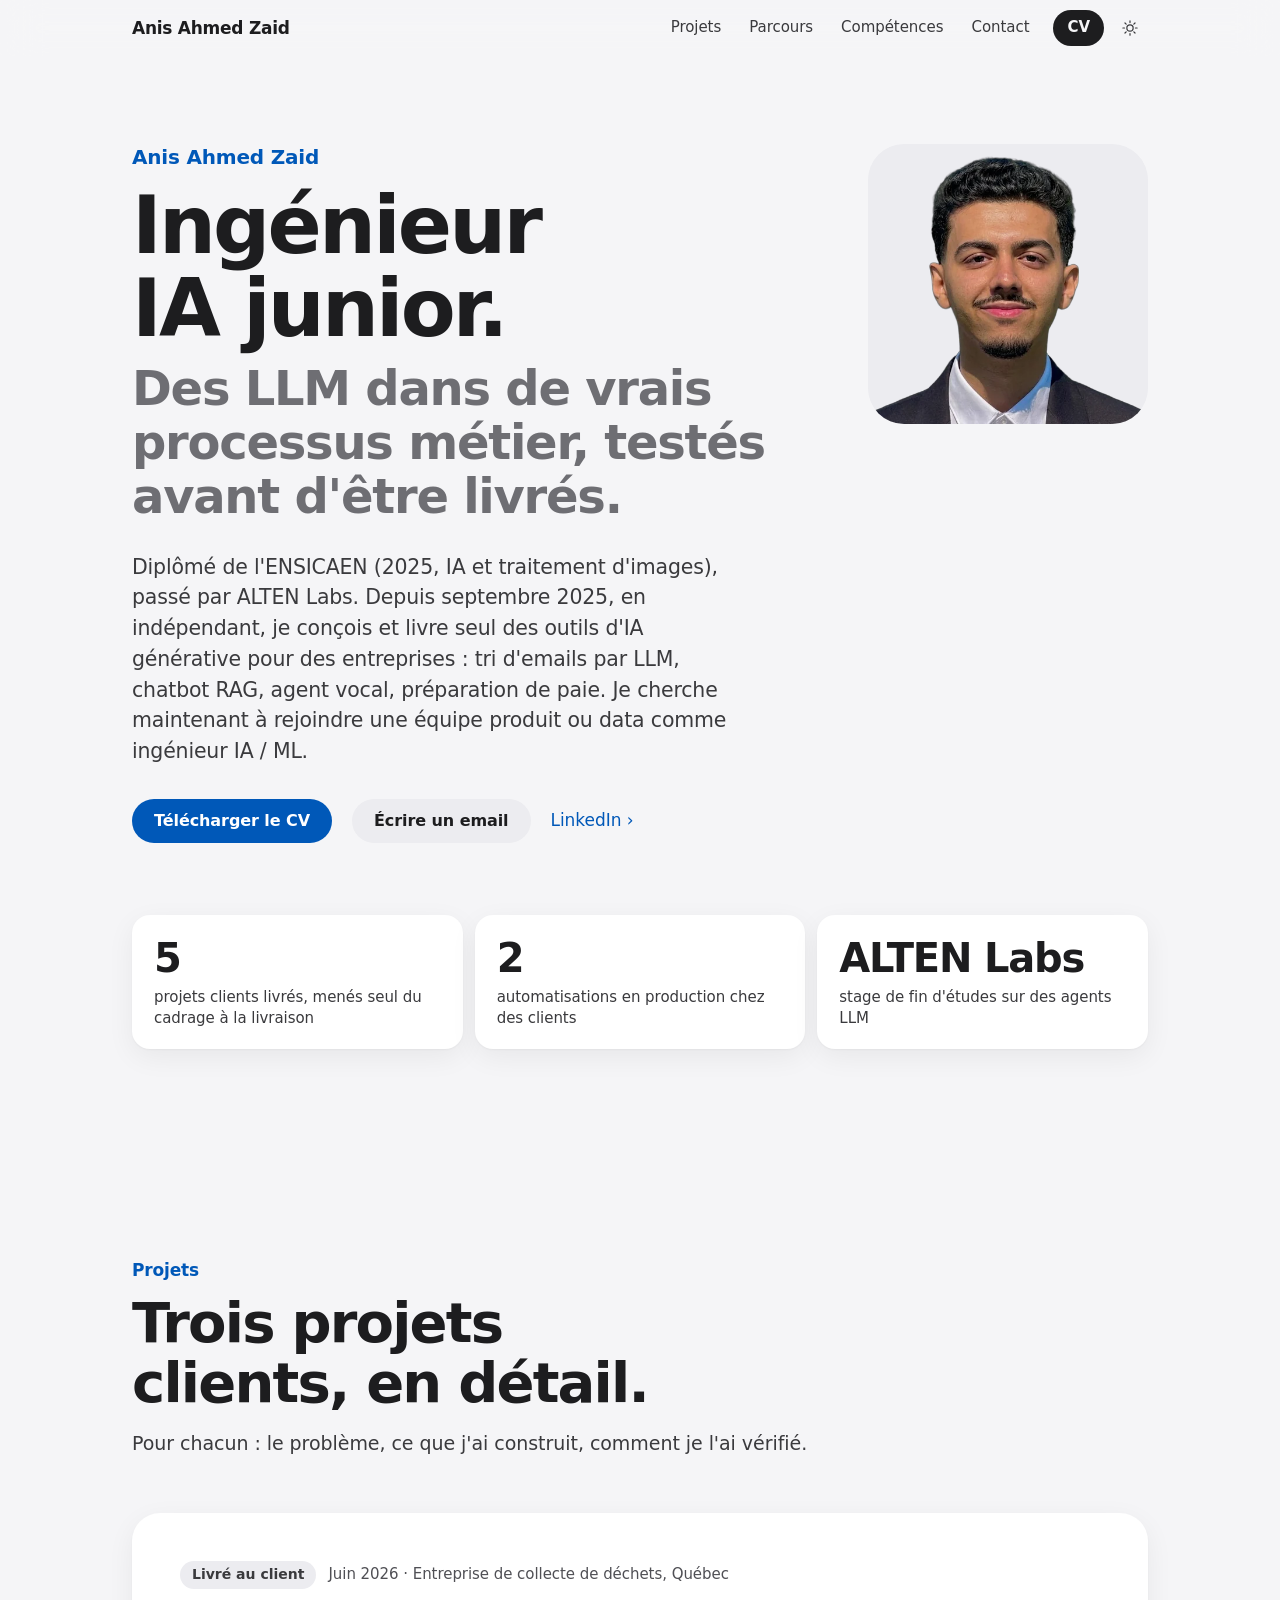
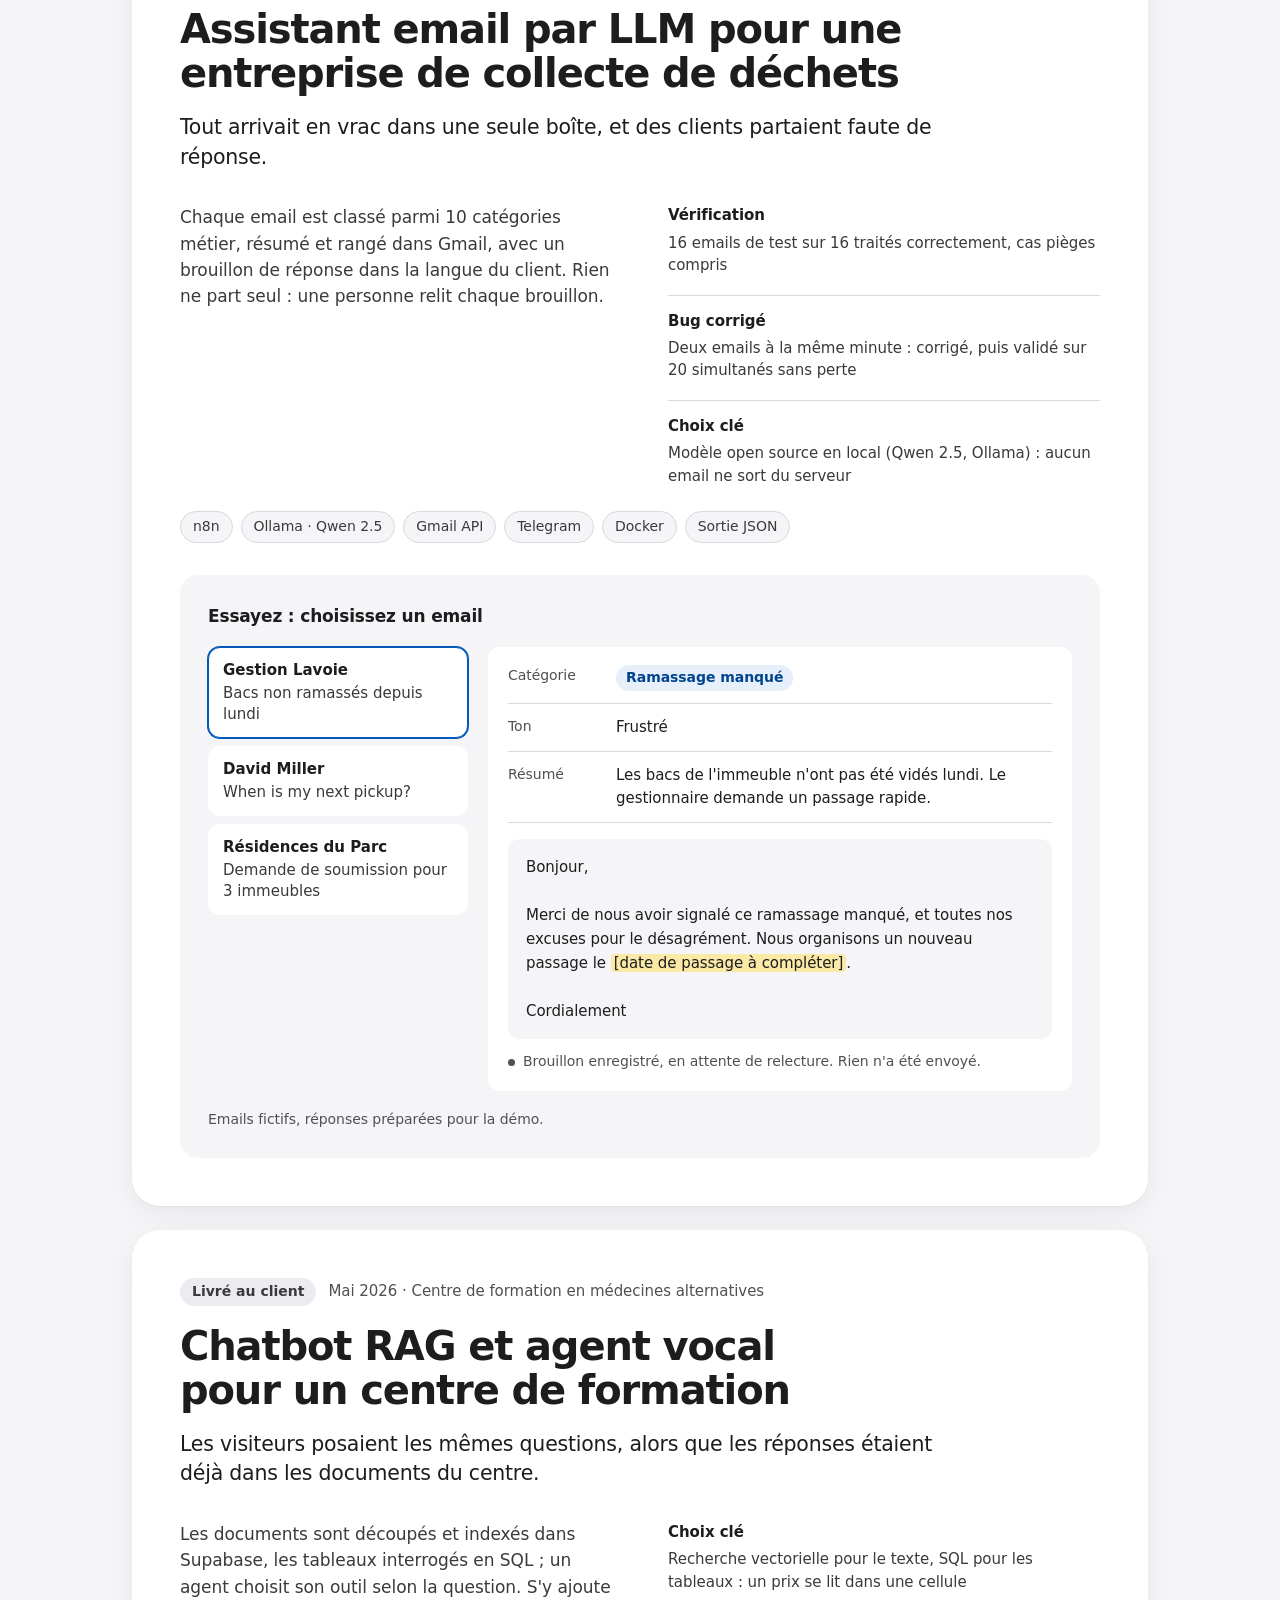
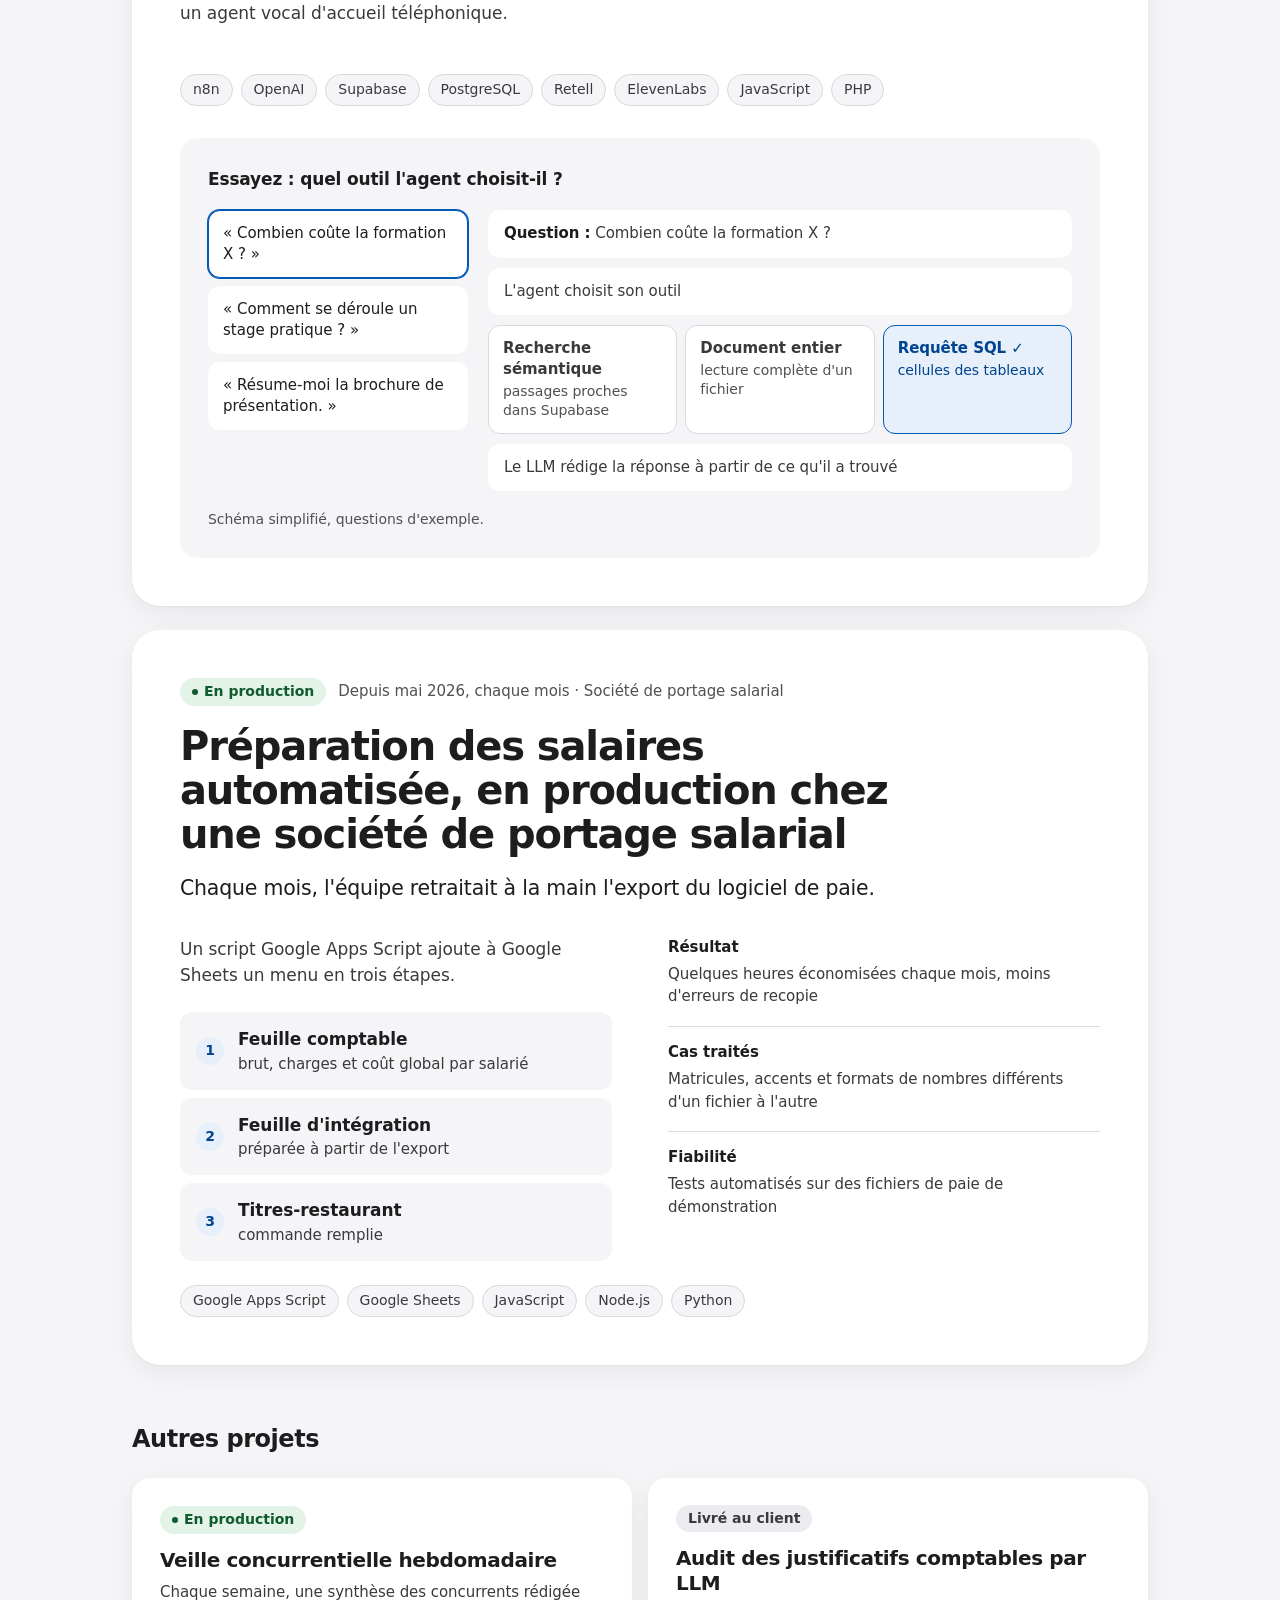
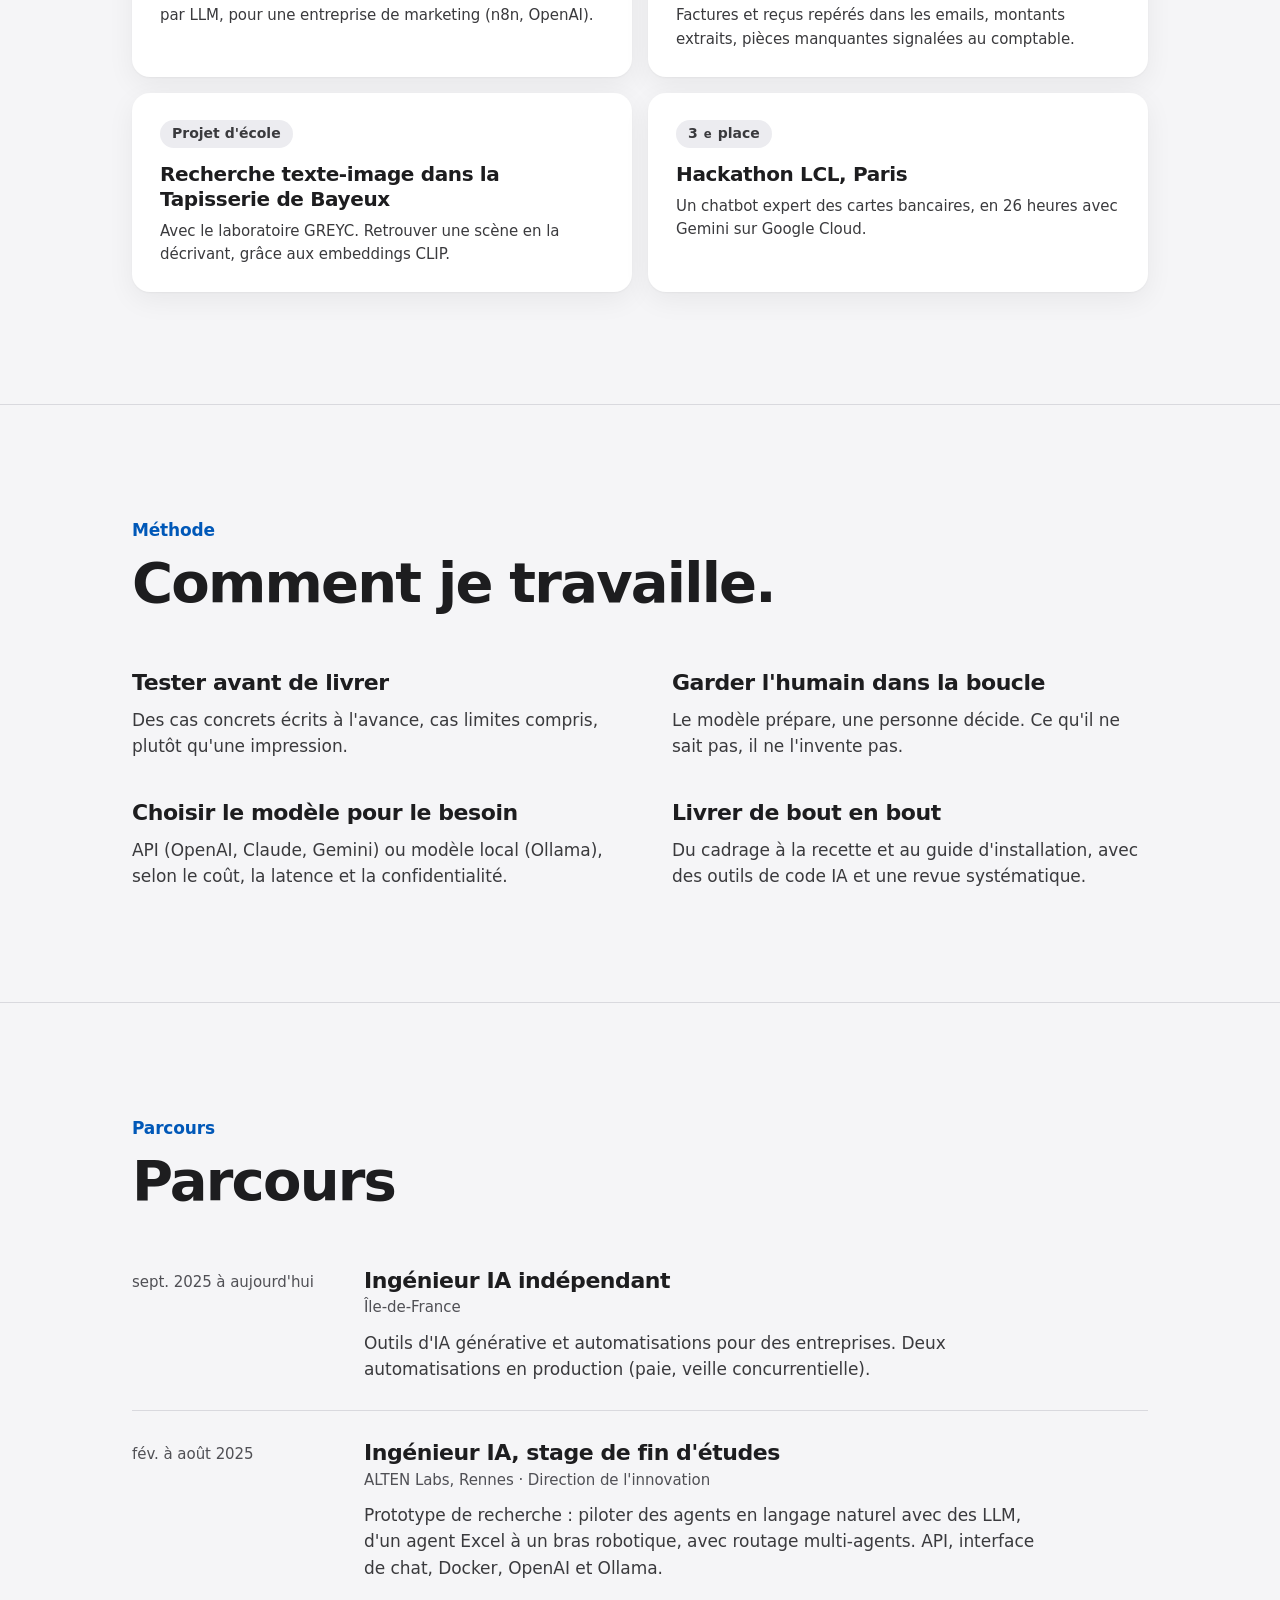
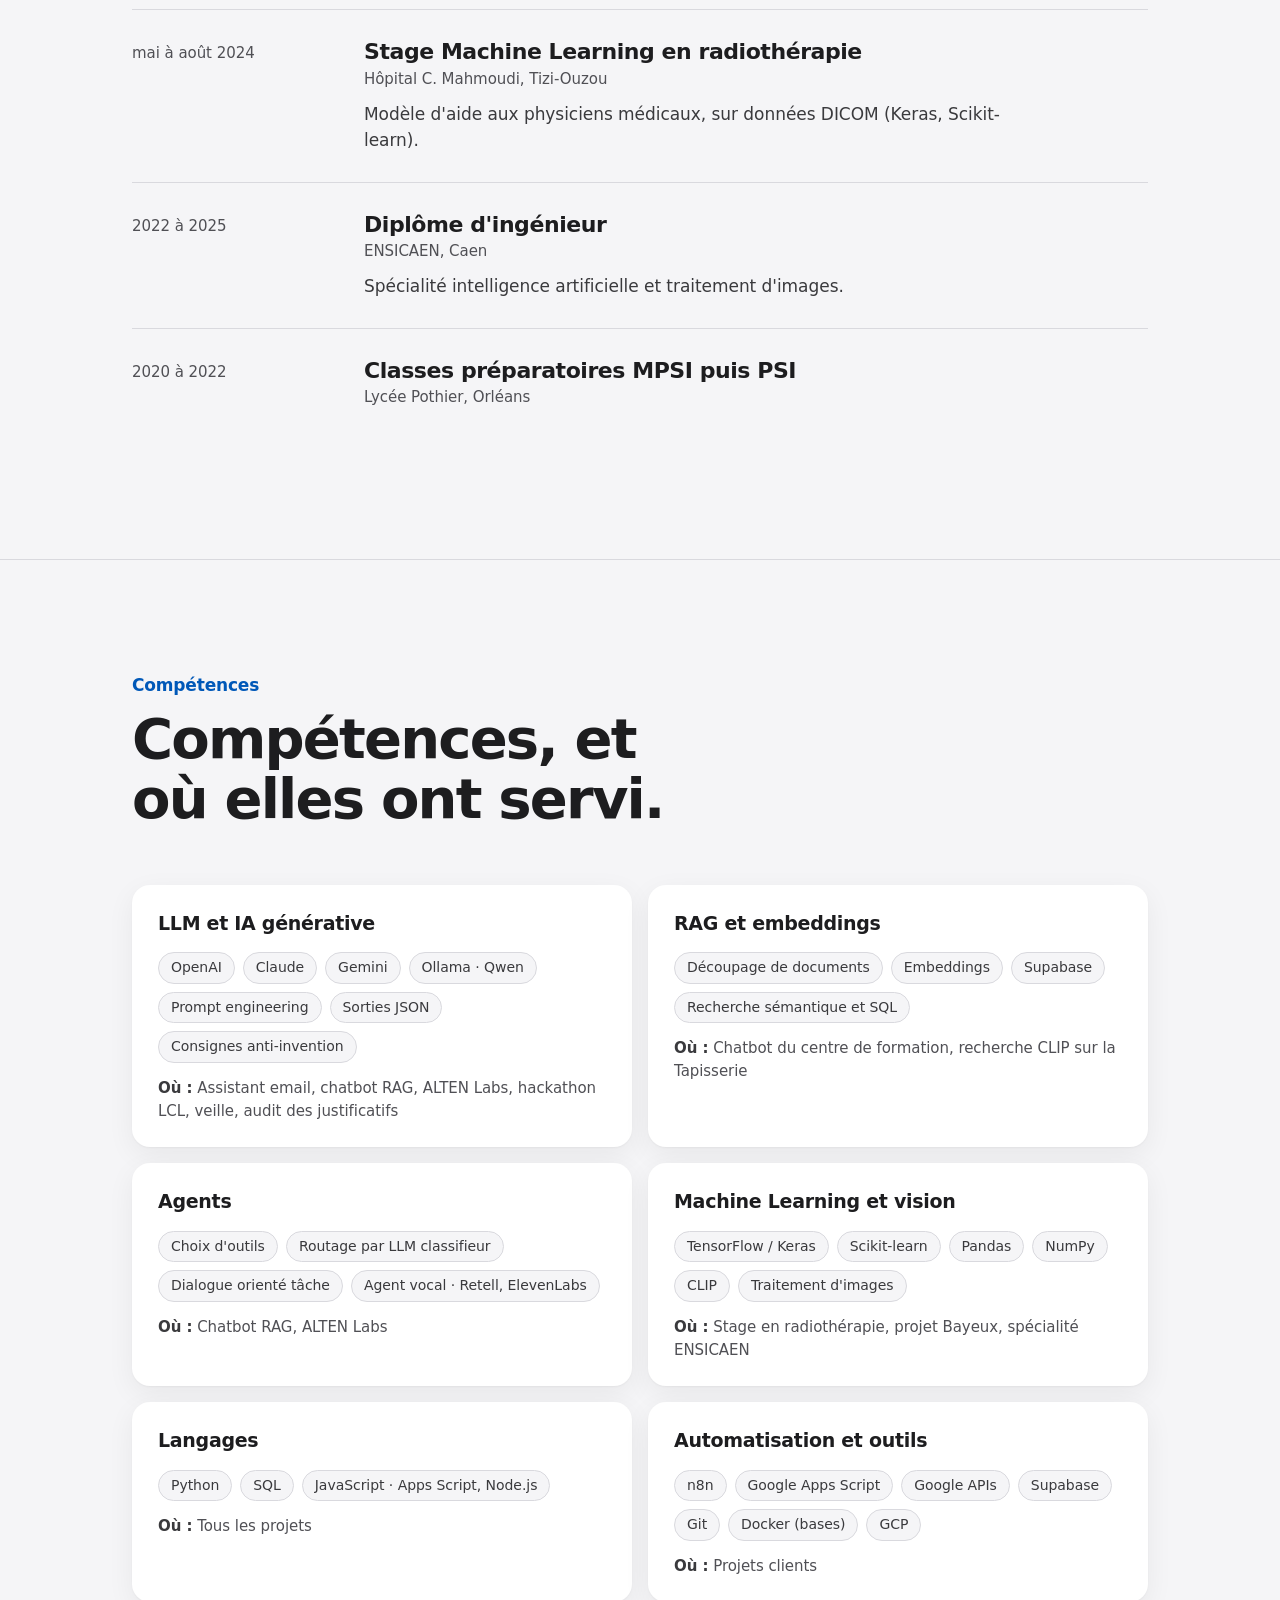
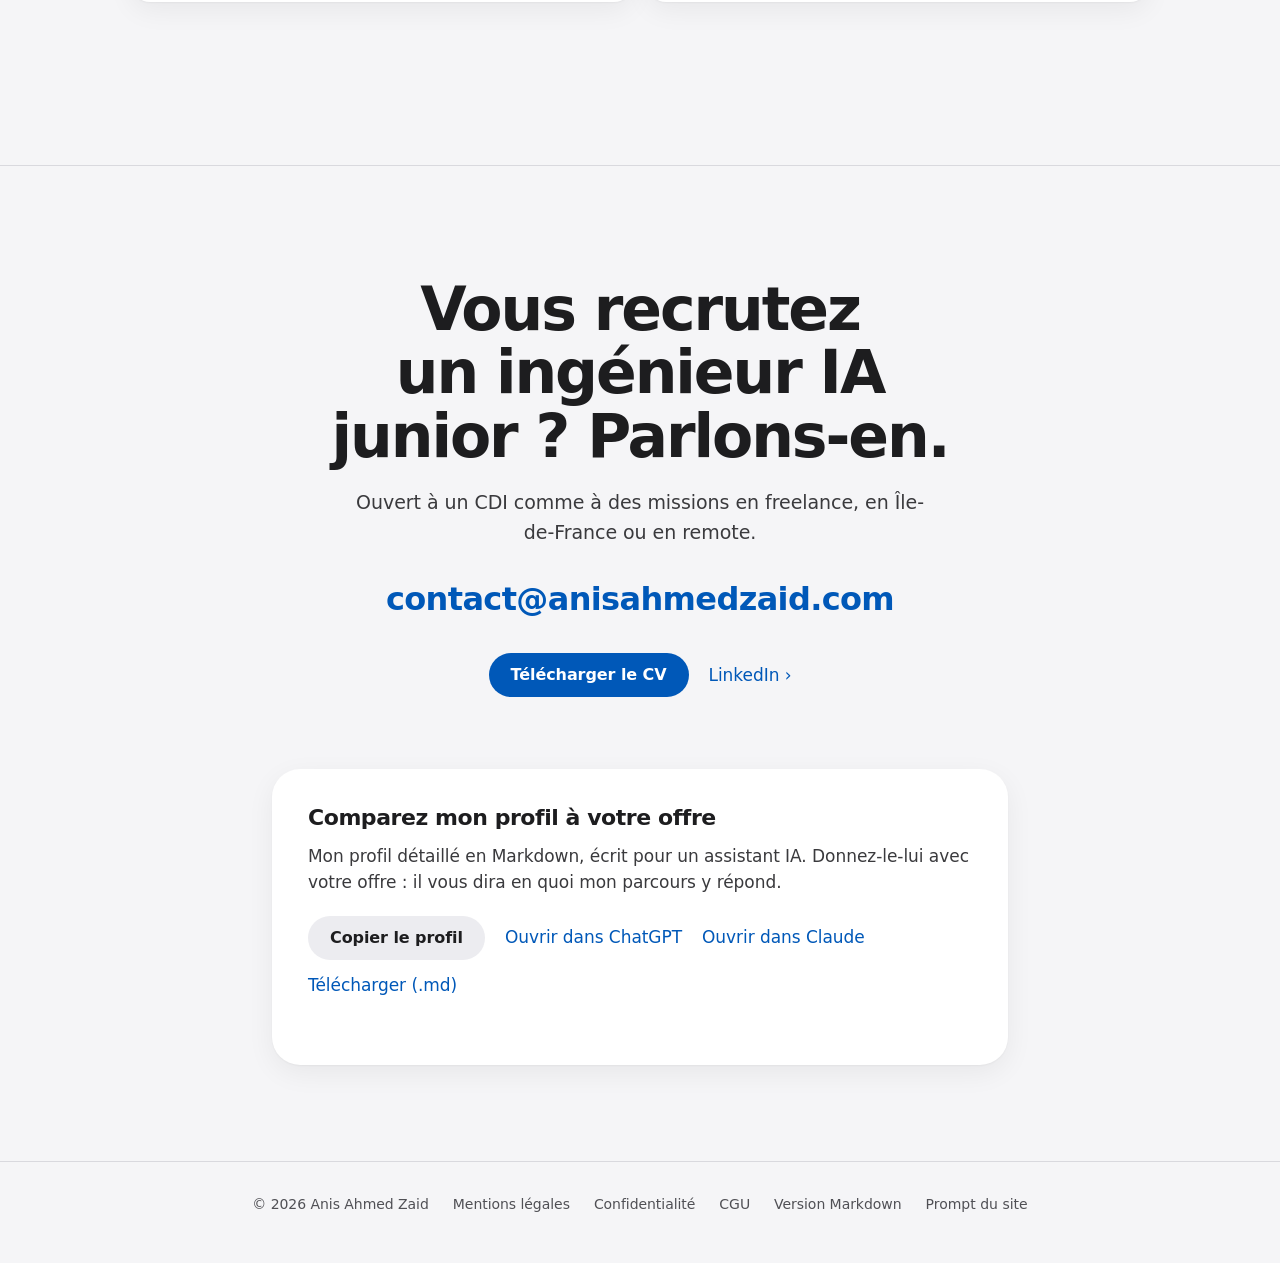
==== commit f6711835: "Generic site prompt, no 'Retouches' row, centred footer Co-Authored-By: Claude Opus 5.5 <noreply@ant" ====
--- a/index.html
+++ b/index.html
@@ -462,24 +462,22 @@
       <dl class="making-meta">
         <div><dt>Modèle</dt><dd>Claude Opus 5.5 (Anthropic), dans Claude Code</dd></div>
         <div><dt>Skill</dt><dd><a href="https://github.com/emilkowalski/skills/tree/main/skills/apple-design" target="_blank" rel="noopener noreferrer">apple-design</a>, d'Emil Kowalski</dd></div>
-        <div><dt>Retouches</dt><dd>moins de texte, grille des compétences, pages légales</dd></div>
       </dl>
       <pre id="makingPrompt">You are redesigning a personal portfolio website. You have full creative freedom over both form (design, layout, typography, colors, motion, interactions) and substance (structure, sections, wording, what to highlight or cut, page order).
 
-Design skill to apply: read ~/.claude/skills/apple-design/SKILL.md (Emil Kowalski's "apple-design" skill, distilled from Apple's WWDC design talks) and apply it seriously, including its design foundations (purpose, simplicity not minimalism, craft, hierarchy, wayfinding) to the content, not only to the visuals. Ignore its "Initial Response" section.
-
-Site: a static one-page site in French, in the git worktree portfolio-apple (branch `apple-design`). Work only in that folder. Main files: index.html, css/site.css, js/site.js. It is the portfolio of Anis Ahmed Zaid, a junior AI engineer looking for a job; the audience is recruiters and hiring managers.
+Design skill to apply: Emil Kowalski's "apple-design" skill, distilled from Apple's WWDC design talks. Apply it seriously, including its design foundations (purpose, simplicity not minimalism, craft, hierarchy, wayfinding) to the content, not only to the visuals.
+
+Site: a static one-page site, the portfolio of a junior AI engineer looking for a job. The audience is recruiters and hiring managers.
 
 Only hard constraints:
-- Every fact must stay true. The source of truth for facts is anis-ahmed-zaid.md in that folder. Do not invent clients, numbers, results or skills. Do not call a project "en production" unless that file does.
-- Keep it a static site (plain HTML/CSS/JS, no build step; a small library from a CDN with a pinned version is fine if it earns its place), in French, working on mobile (375px, no horizontal scroll) and desktop, light and dark themes, accessible (WCAG AA contrast, prefers-reduced-motion respected).
-- Keep these files working and linked: cv/CV-Anis-Ahmed-Zaid.pdf, anis-ahmed-zaid.md, index.md, llms.txt, the portrait images in img/, the JSON-LD in the head.
+- Every fact must stay true. The CV provided is the source of truth: do not invent clients, numbers, results or skills, and do not call a project "in production" unless the CV does.
+- Keep it a static site (plain HTML/CSS/JS, no build step), working on mobile (no horizontal scroll) and desktop, with light and dark themes, accessible (WCAG AA contrast, reduced motion respected).
+- Keep the CV, the portrait and the structured data (JSON-LD) linked and working.
 - No long dashes in the copy.
-- Do not push, do not touch any other folder or branch. Commit your work on the `apple-design` branch when done.
-
-Check your result: serve the folder with `python -m http.server 8790` and look at it in a browser at desktop and 375px widths, both themes. `npm test` runs the existing tests; they encode the previous design's copy, so a failure is information, not a rule: keep the ones that protect truthfulness (statuses, forbidden technologies) passing and update or remove ones that only pin old wording, saying which.
-
-Report back in French, briefly: what you changed in form and in substance and why, which tests you changed, the commit hash, and anything you were unsure about.</pre>
+
+Check your result: serve the site locally and look at it in a browser at desktop and mobile widths, in both themes. Keep the tests that protect truthfulness passing.
+
+Report back briefly: what you changed in form and in substance and why, and anything you were unsure about.</pre>
       <div class="making-actions">
         <button type="button" class="btn btn-quiet" id="makingCopy">Copier le prompt</button>
         <span id="makingStatus" role="status" aria-live="polite"></span>
--- a/css/site.css
+++ b/css/site.css
@@ -312,7 +312,7 @@
 .ai-status { color: var(--ink-3); font-size: 0.9375rem; margin-top: 12px; min-height: 1.5em; }
 
 footer { padding: 32px 0 48px; font-size: 0.875rem; color: var(--ink-3); border-top: 1px solid var(--rule); }
-footer .wrap { display: flex; flex-wrap: wrap; gap: 8px 24px; }
+footer .wrap { display: flex; flex-wrap: wrap; justify-content: center; gap: 8px 24px; text-align: center; }
 footer a { color: var(--ink-3); }
 footer a:hover { color: var(--ink); }
 
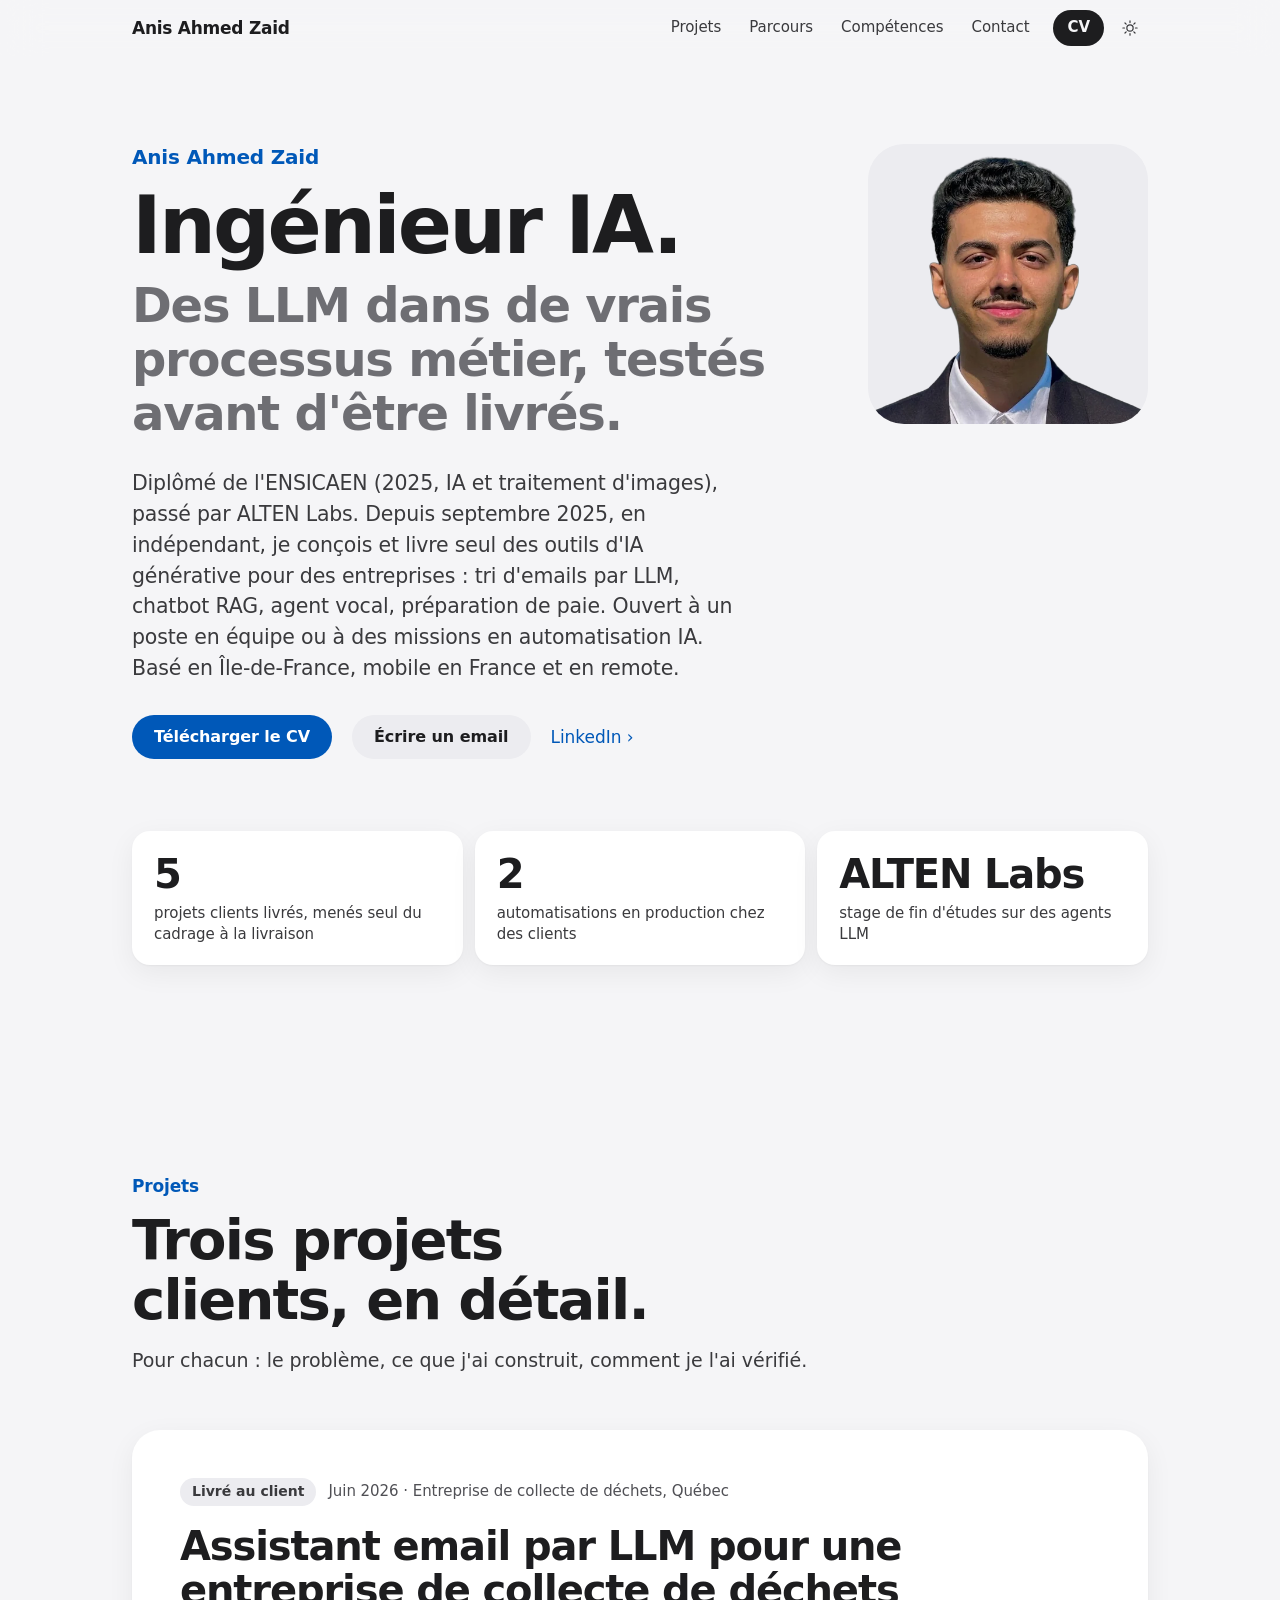
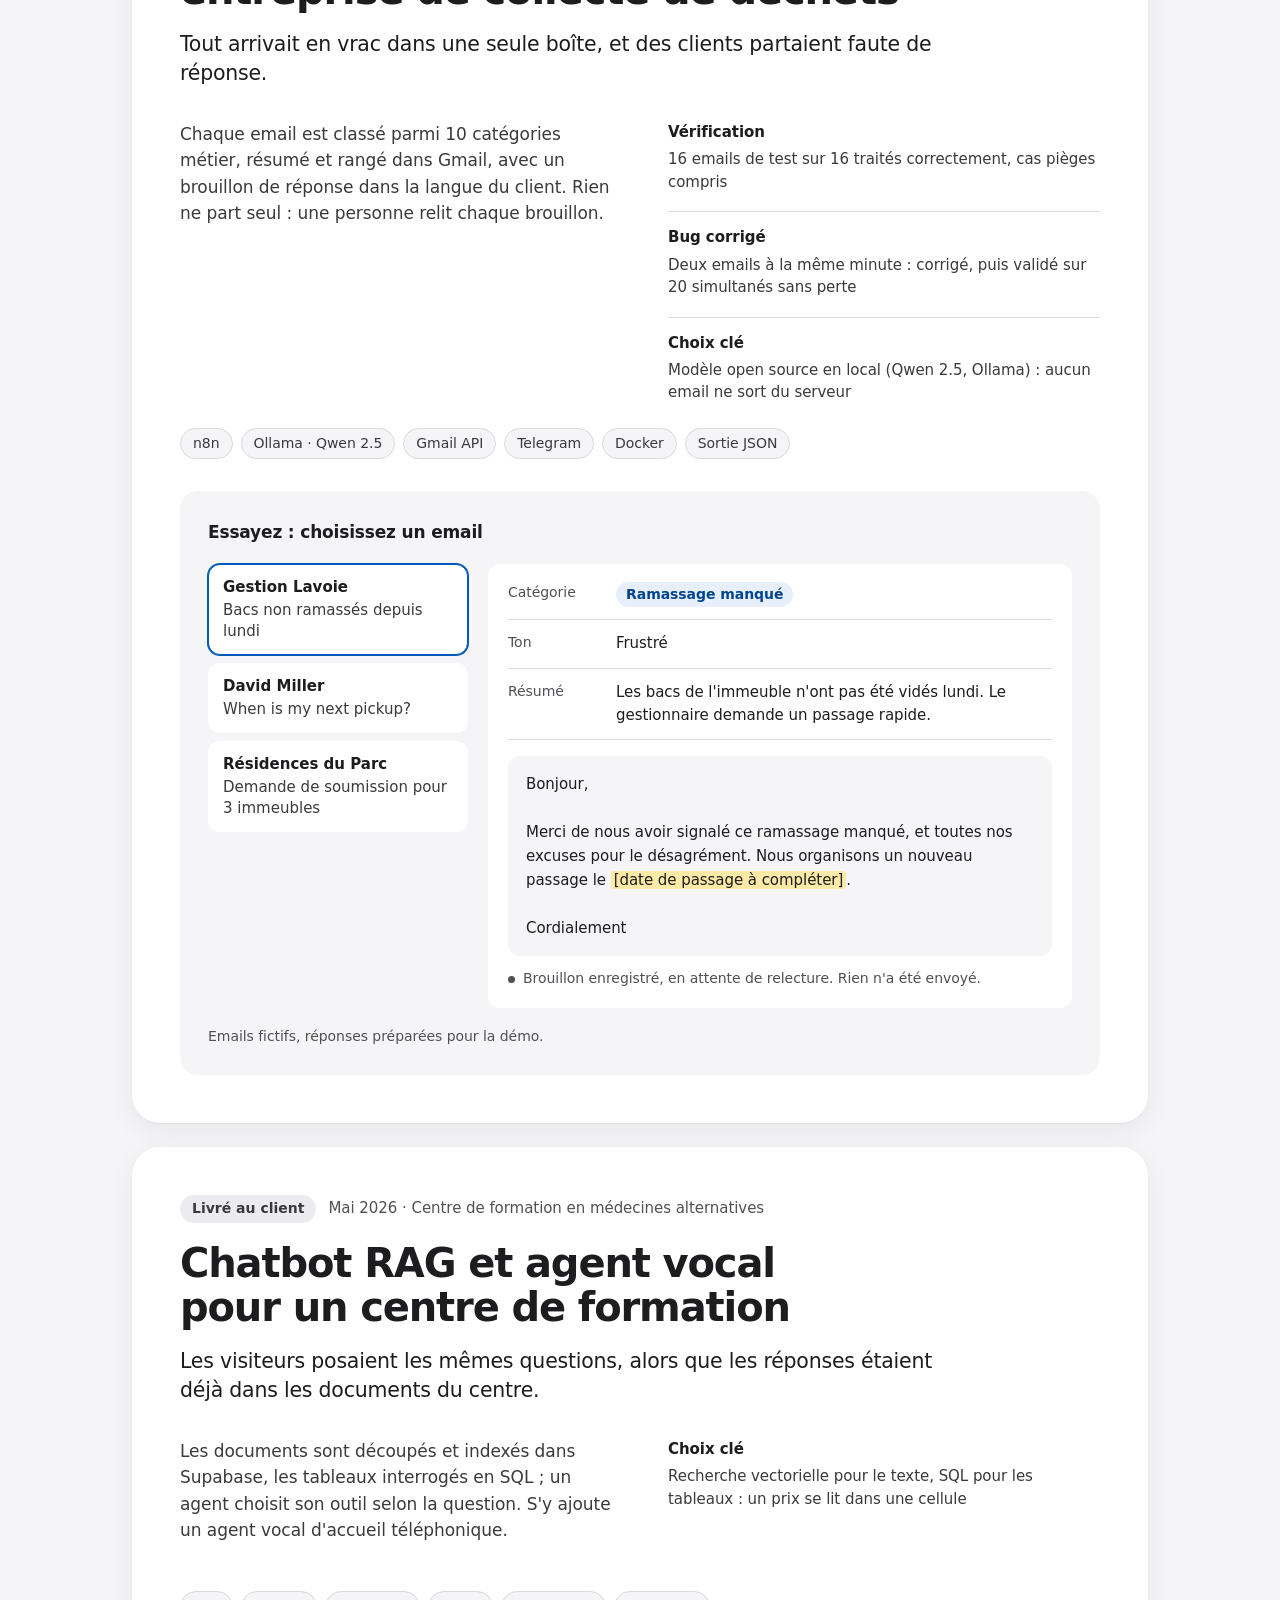
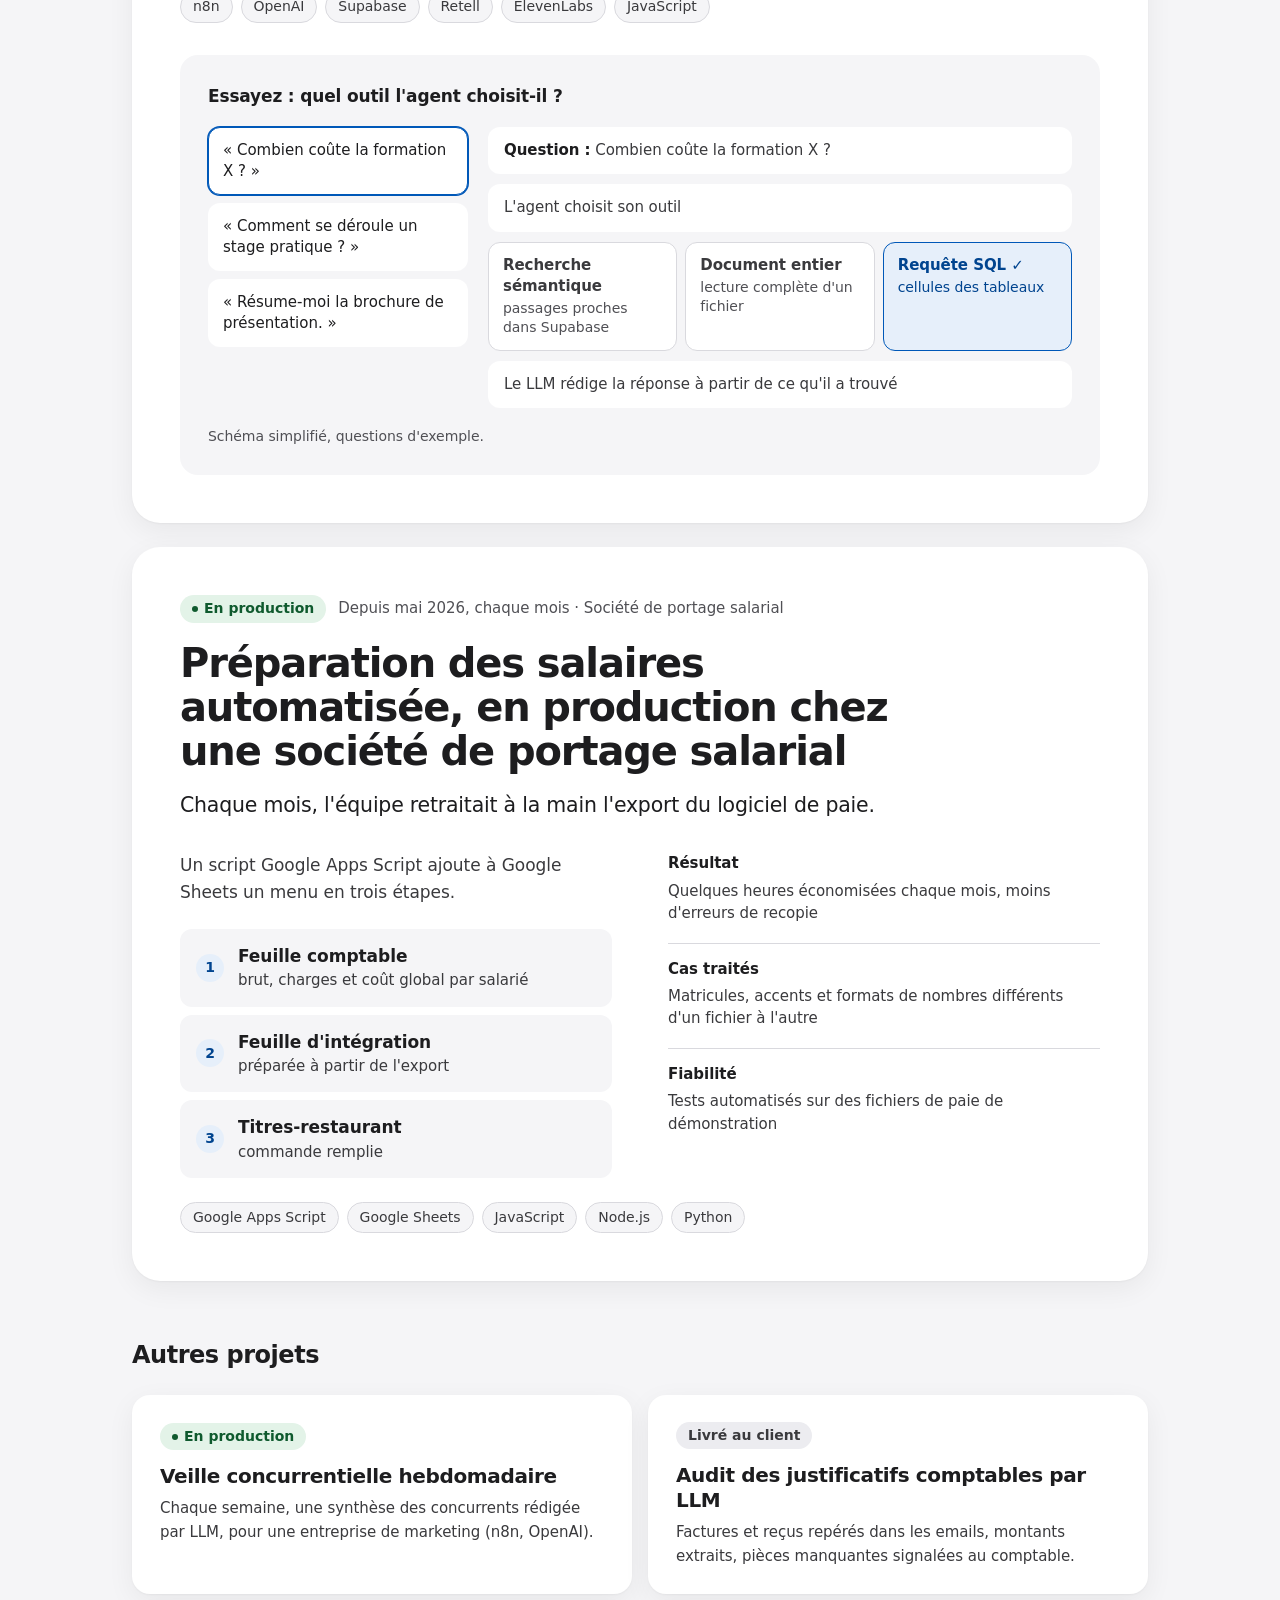
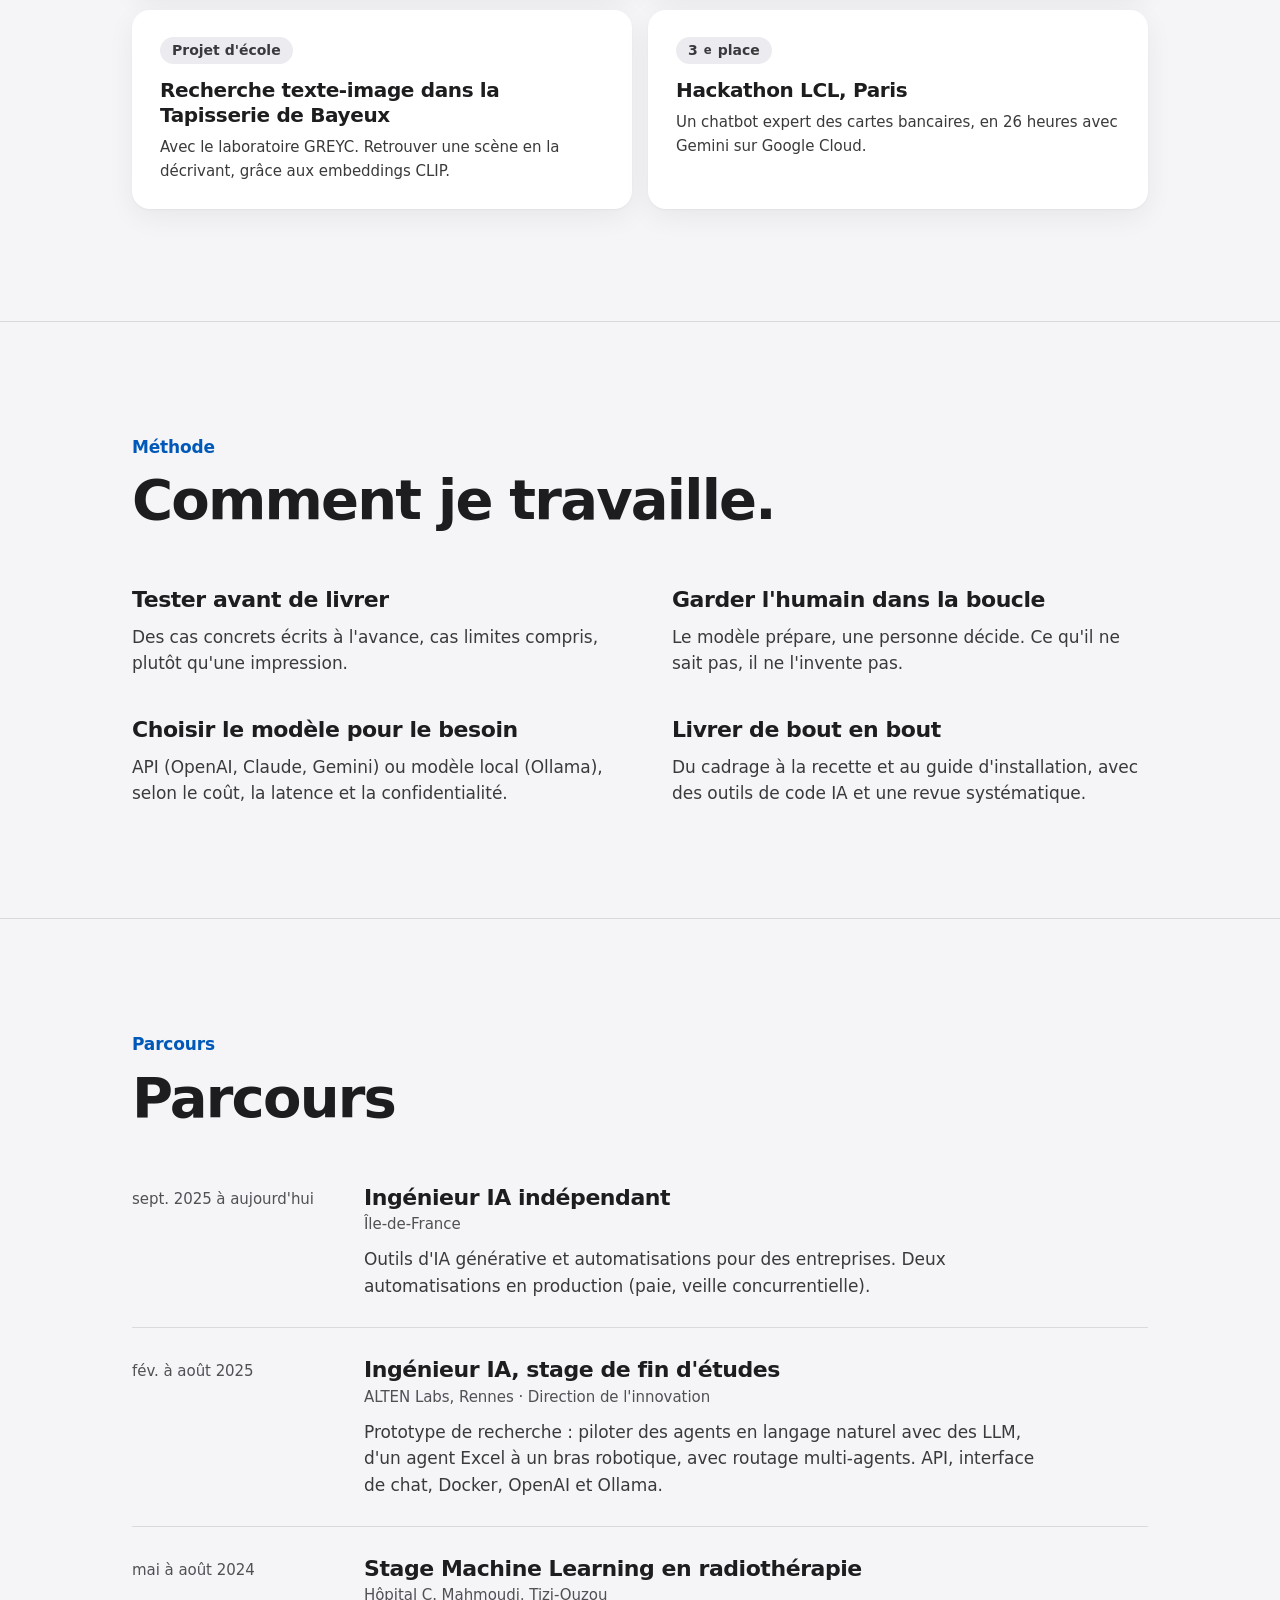
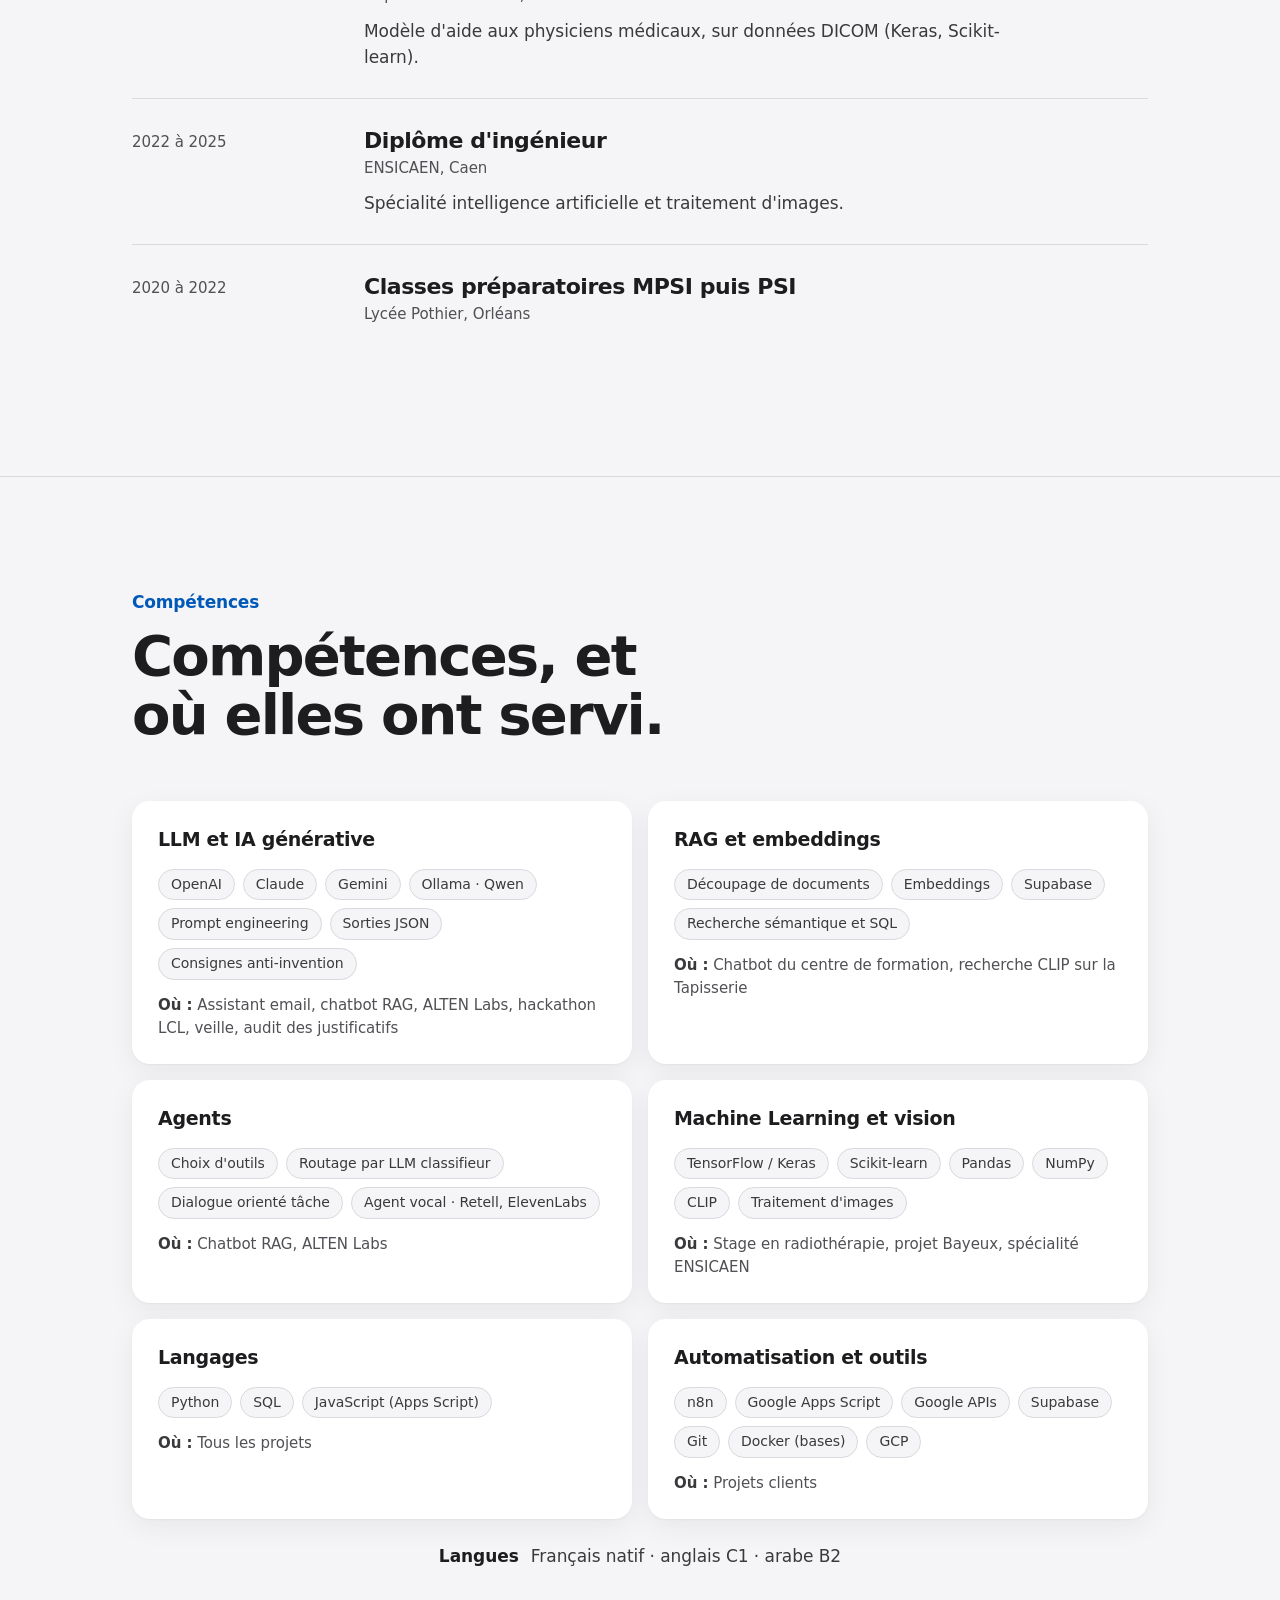
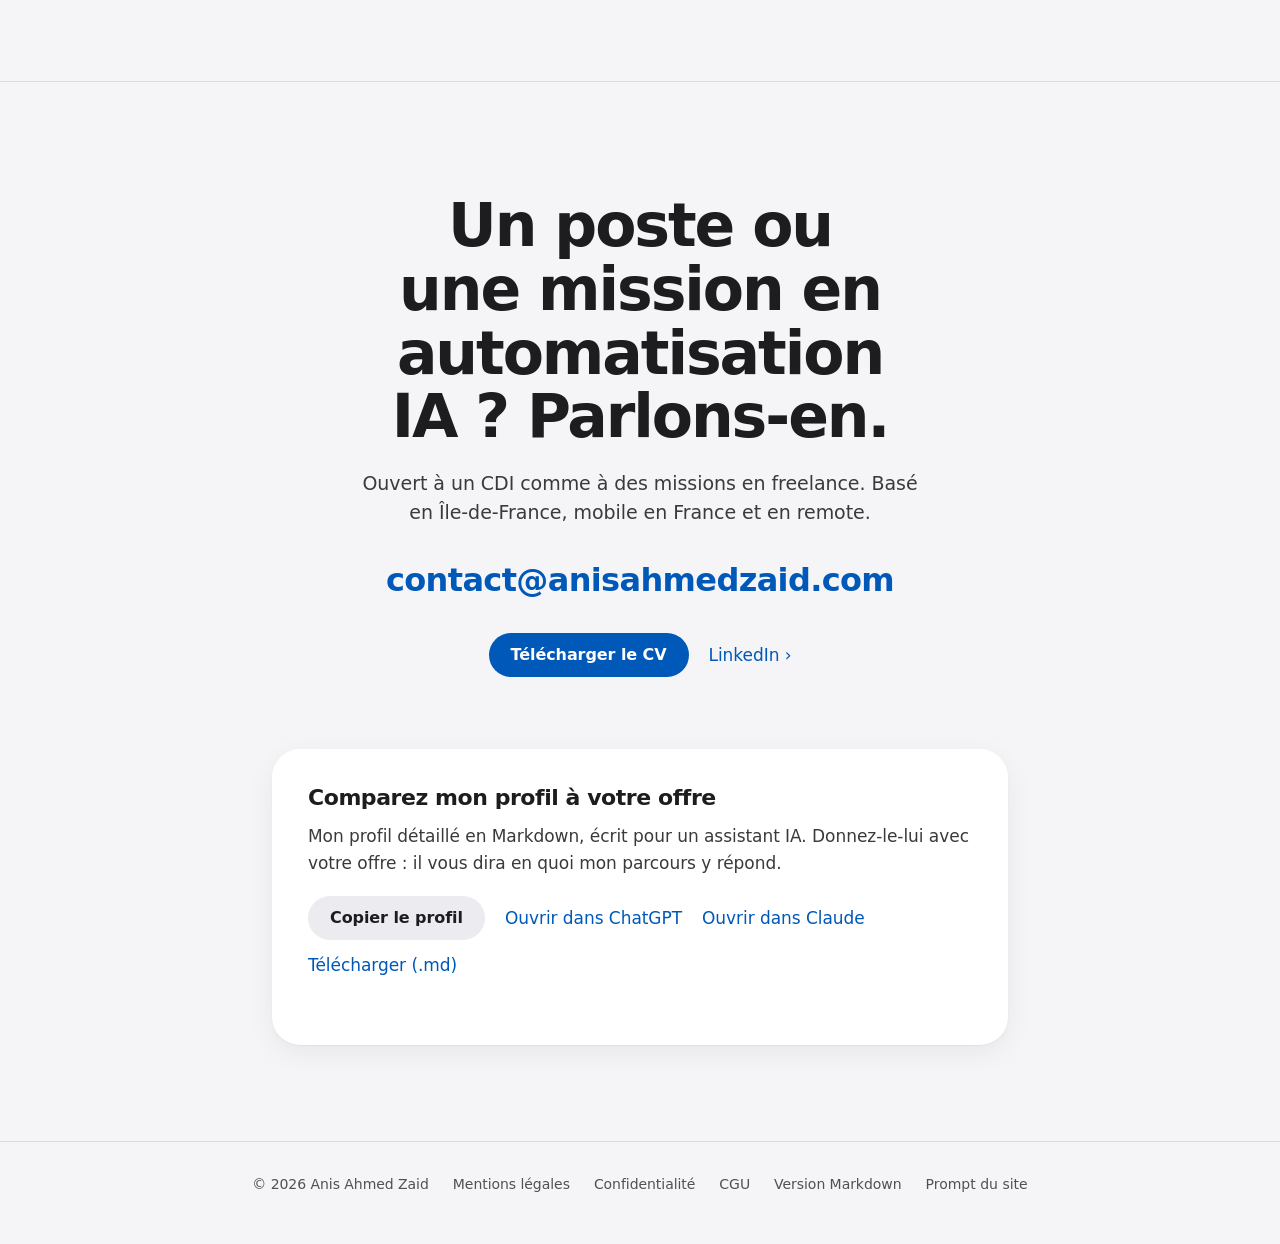
==== commit 2101af62: "Positionnement : poste ou missions en automatisation IA, sans junior ni technos non maîtrisées Co-Au" ====
--- a/index.html
+++ b/index.html
@@ -72,7 +72,7 @@
         "@id": "https://anisahmedzaid.com/#person",
         "name": "Anis Ahmed Zaid",
         "jobTitle": "Ingénieur IA",
-        "description": "Ingénieur IA diplômé de l'ENSICAEN (2025, spécialité IA et traitement d'images). Conçoit et livre des systèmes d'IA générative à base de LLM : RAG, agents, traitement de documents et d'emails. Cherche un poste d'ingénieur IA / ML en Île-de-France ou en remote.",
+        "description": "Ingénieur IA diplômé de l'ENSICAEN (2025, spécialité IA et traitement d'images). Conçoit et livre des systèmes d'IA générative à base de LLM : RAG, agents, traitement de documents et d'emails. Ouvert à un poste en équipe ou à des missions en automatisation IA (LLM et agents sur des processus métier). Basé en Île-de-France, mobile en France et en remote.",
         "email": "contact@anisahmedzaid.com",
         "url": "https://anisahmedzaid.com",
         "sameAs": [
@@ -142,12 +142,12 @@
     <!-- Accueil : qui, quoi, disponible, comment le joindre -->
     <div class="hero wrap" id="accueil">
       <div class="hero-text">
-        <h1><span class="h1-name">Anis Ahmed Zaid</span> Ingénieur IA junior. <span class="h1-soft">Des LLM dans de vrais processus métier, testés avant d'être livrés.</span></h1>
+        <h1><span class="h1-name">Anis Ahmed Zaid</span> Ingénieur IA. <span class="h1-soft">Des LLM dans de vrais processus métier, testés avant d'être livrés.</span></h1>
         <p class="intro">
           Diplômé de l'ENSICAEN (2025, IA et traitement d'images), passé par ALTEN Labs.
           Depuis septembre 2025, en indépendant, je conçois et livre seul des outils d'IA générative
           pour des entreprises&nbsp;: tri d'emails par LLM, chatbot RAG, agent vocal, préparation de paie.
-          Je cherche maintenant à rejoindre une équipe produit ou data comme ingénieur IA / ML.
+          Ouvert à un poste en équipe ou à des missions en automatisation IA. Basé en Île-de-France, mobile en France et en remote.
         </p>
         <div class="actions">
           <a class="btn" href="/cv/CV-Anis-Ahmed-Zaid.pdf" target="_blank" rel="noopener">Télécharger le CV</a>
@@ -222,7 +222,7 @@
               <div><dt>Choix clé</dt><dd>Recherche vectorielle pour le texte, SQL pour les tableaux&nbsp;: un prix se lit dans une cellule</dd></div>
             </dl>
             <ul class="tools" aria-label="Outils">
-              <li>n8n</li><li>OpenAI</li><li>Supabase</li><li>PostgreSQL</li><li>Retell</li><li>ElevenLabs</li><li>JavaScript</li><li>PHP</li>
+              <li>n8n</li><li>OpenAI</li><li>Supabase</li><li>Retell</li><li>ElevenLabs</li><li>JavaScript</li>
             </ul>
           </div>
 
@@ -400,7 +400,7 @@
           </div>
           <div>
             <dt>Langages</dt>
-            <dd><ul class="tools"><li>Python</li><li>SQL</li><li>JavaScript · Apps Script, Node.js</li></ul>
+            <dd><ul class="tools"><li>Python</li><li>SQL</li><li>JavaScript (Apps Script)</li></ul>
               <p><span class="where-label">Où&nbsp;:</span> Tous les projets</p></dd>
           </div>
           <div>
@@ -417,8 +417,8 @@
     <section id="contact" class="contact" aria-labelledby="contact-title">
       <div class="wrap">
         <div class="contact-main reveal">
-          <h2 id="contact-title">Vous recrutez un ingénieur IA junior&nbsp;? Parlons-en.</h2>
-          <p class="open">Ouvert à un CDI comme à des missions en freelance, en Île-de-France ou en remote.</p>
+          <h2 id="contact-title">Un poste ou une mission en automatisation IA&nbsp;? Parlons-en.</h2>
+          <p class="open">Ouvert à un CDI comme à des missions en freelance. Basé en Île-de-France, mobile en France et en remote.</p>
           <a class="mail" href="mailto:contact@anisahmedzaid.com">contact@anisahmedzaid.com</a>
           <div class="actions">
             <a class="btn" href="/cv/CV-Anis-Ahmed-Zaid.pdf" target="_blank" rel="noopener">Télécharger le CV</a>
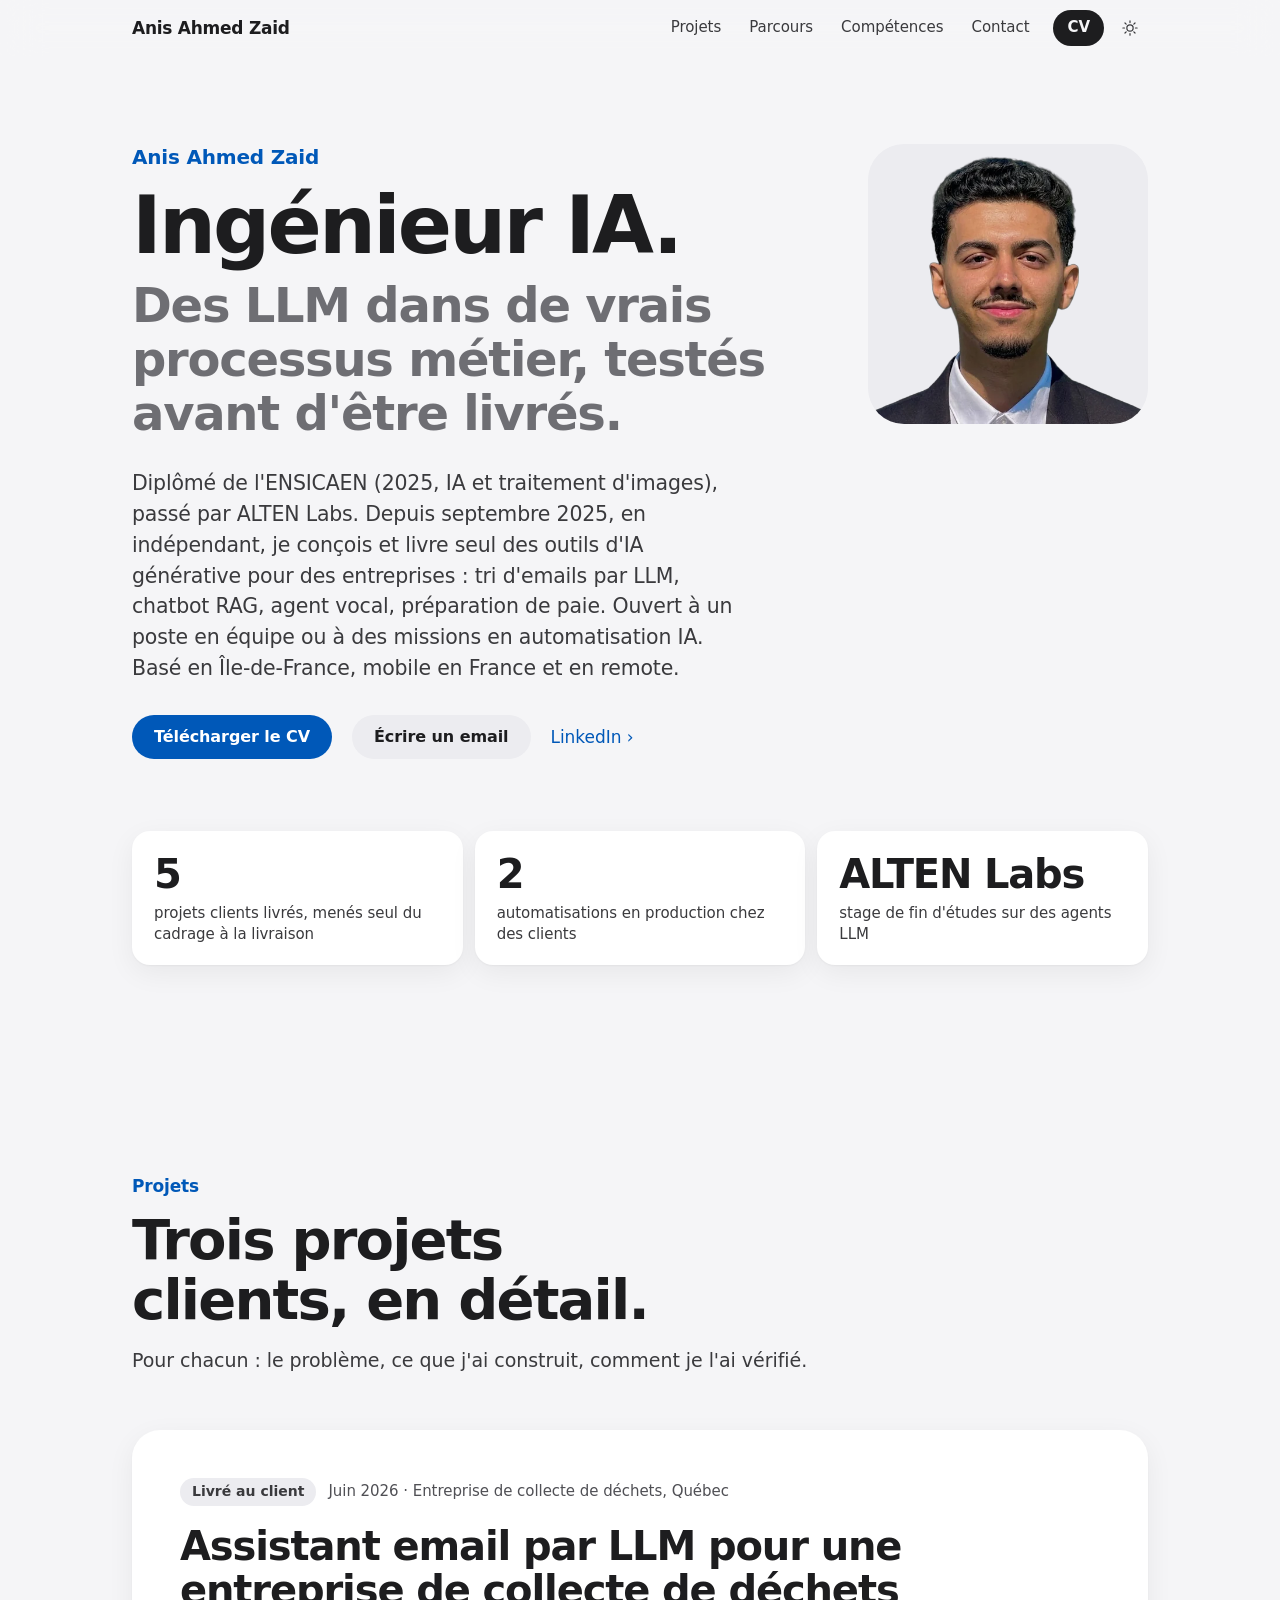
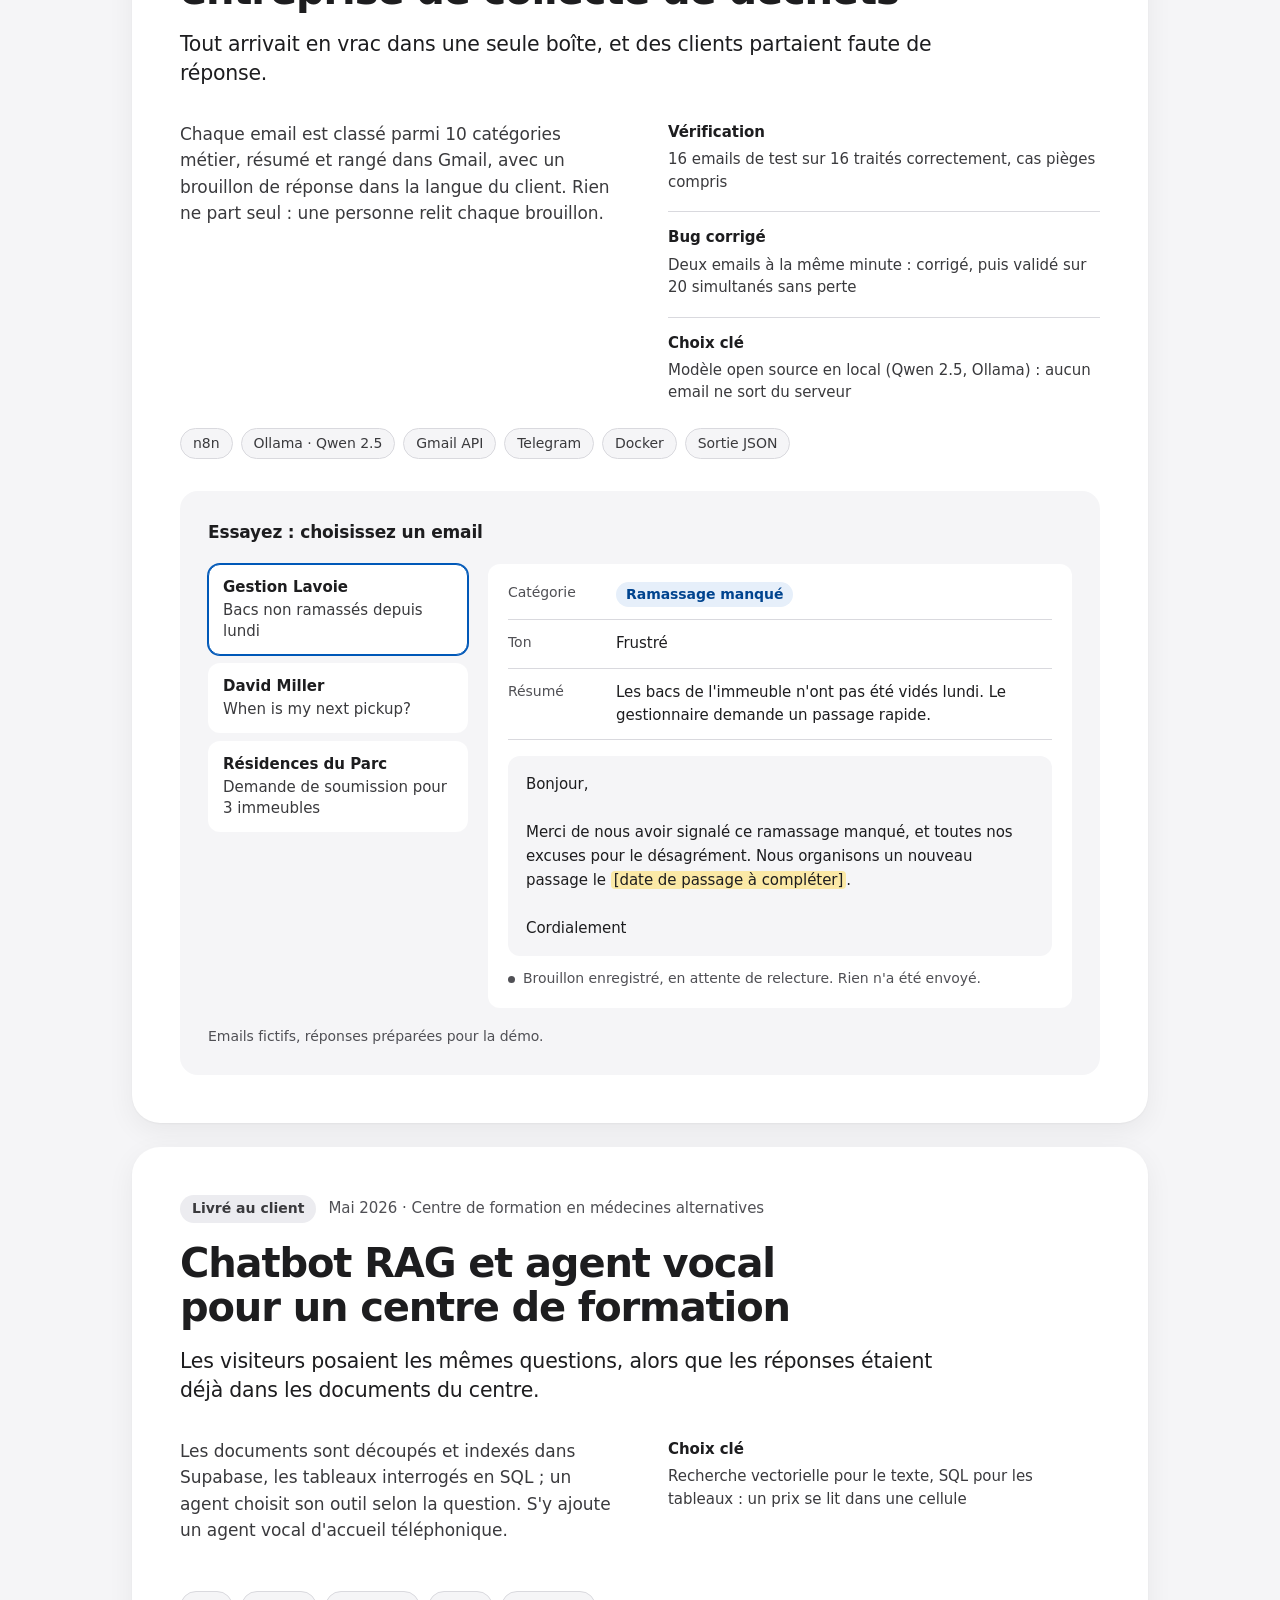
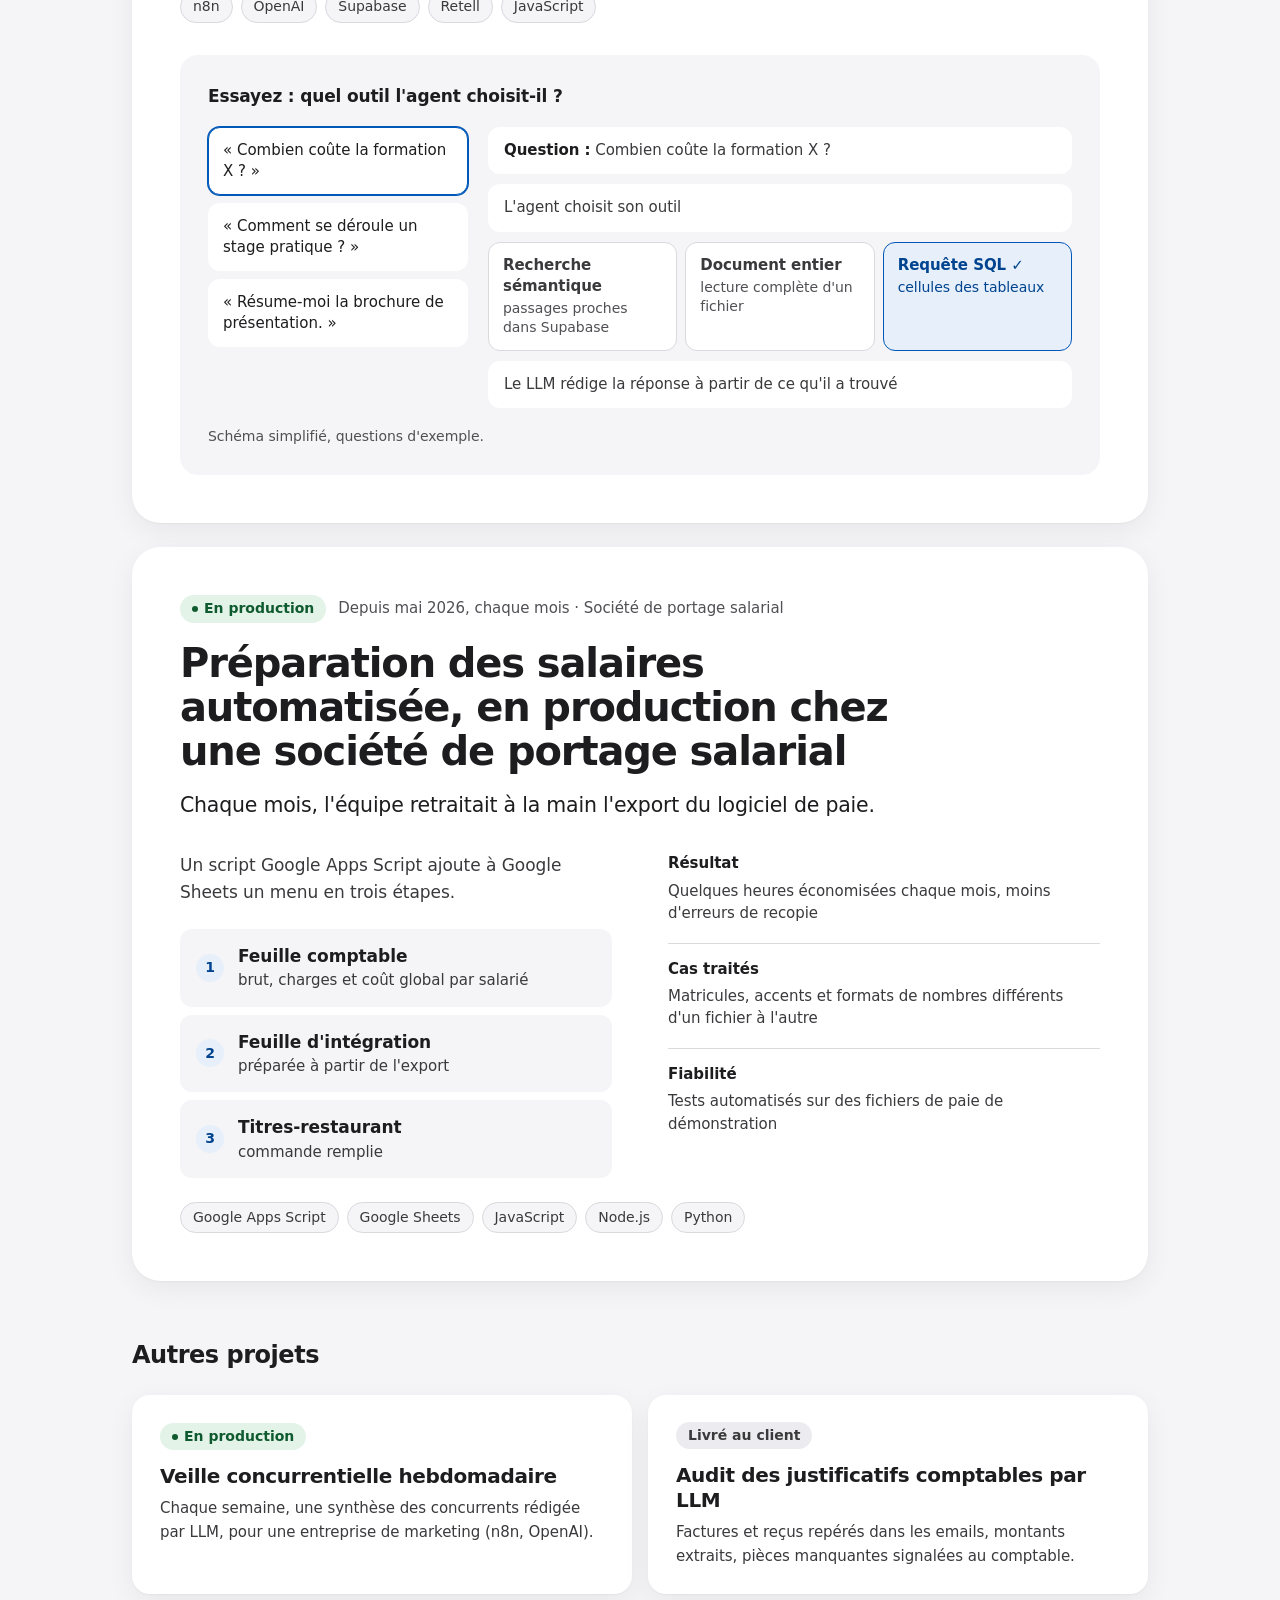
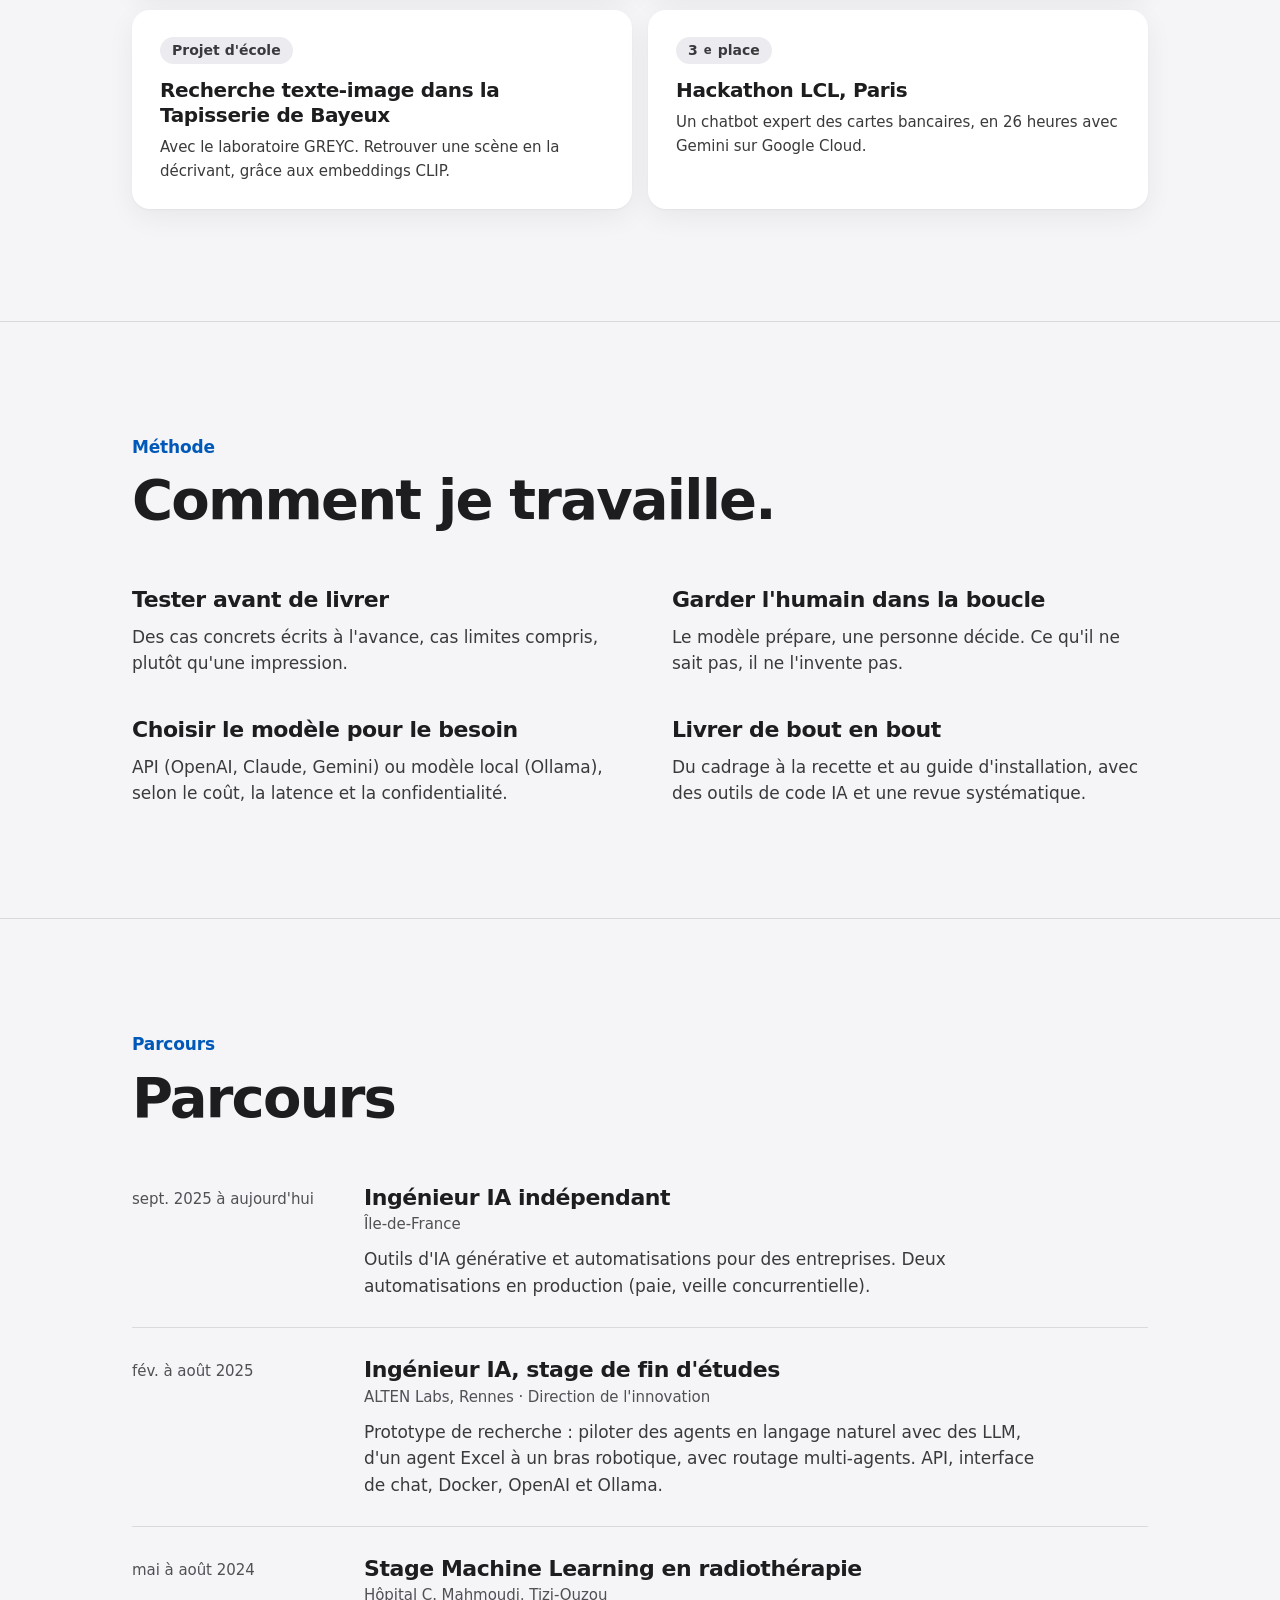
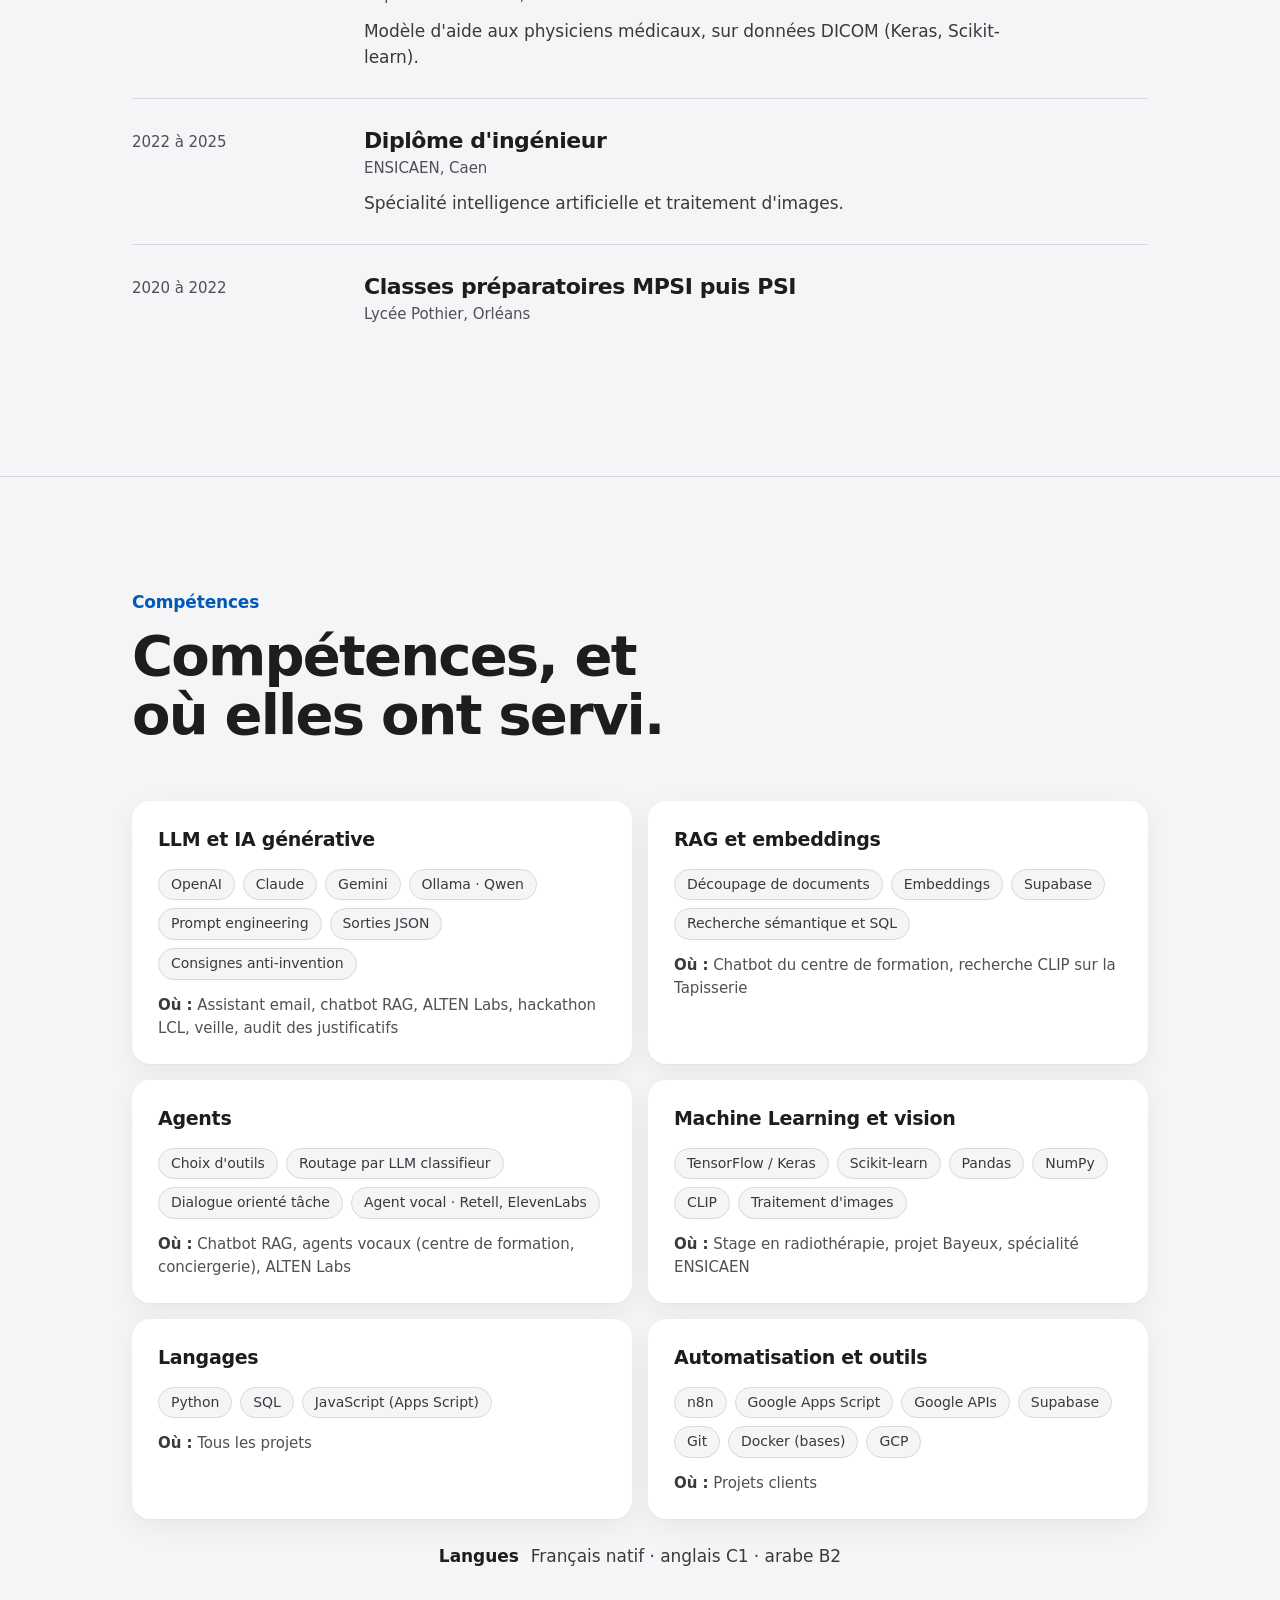
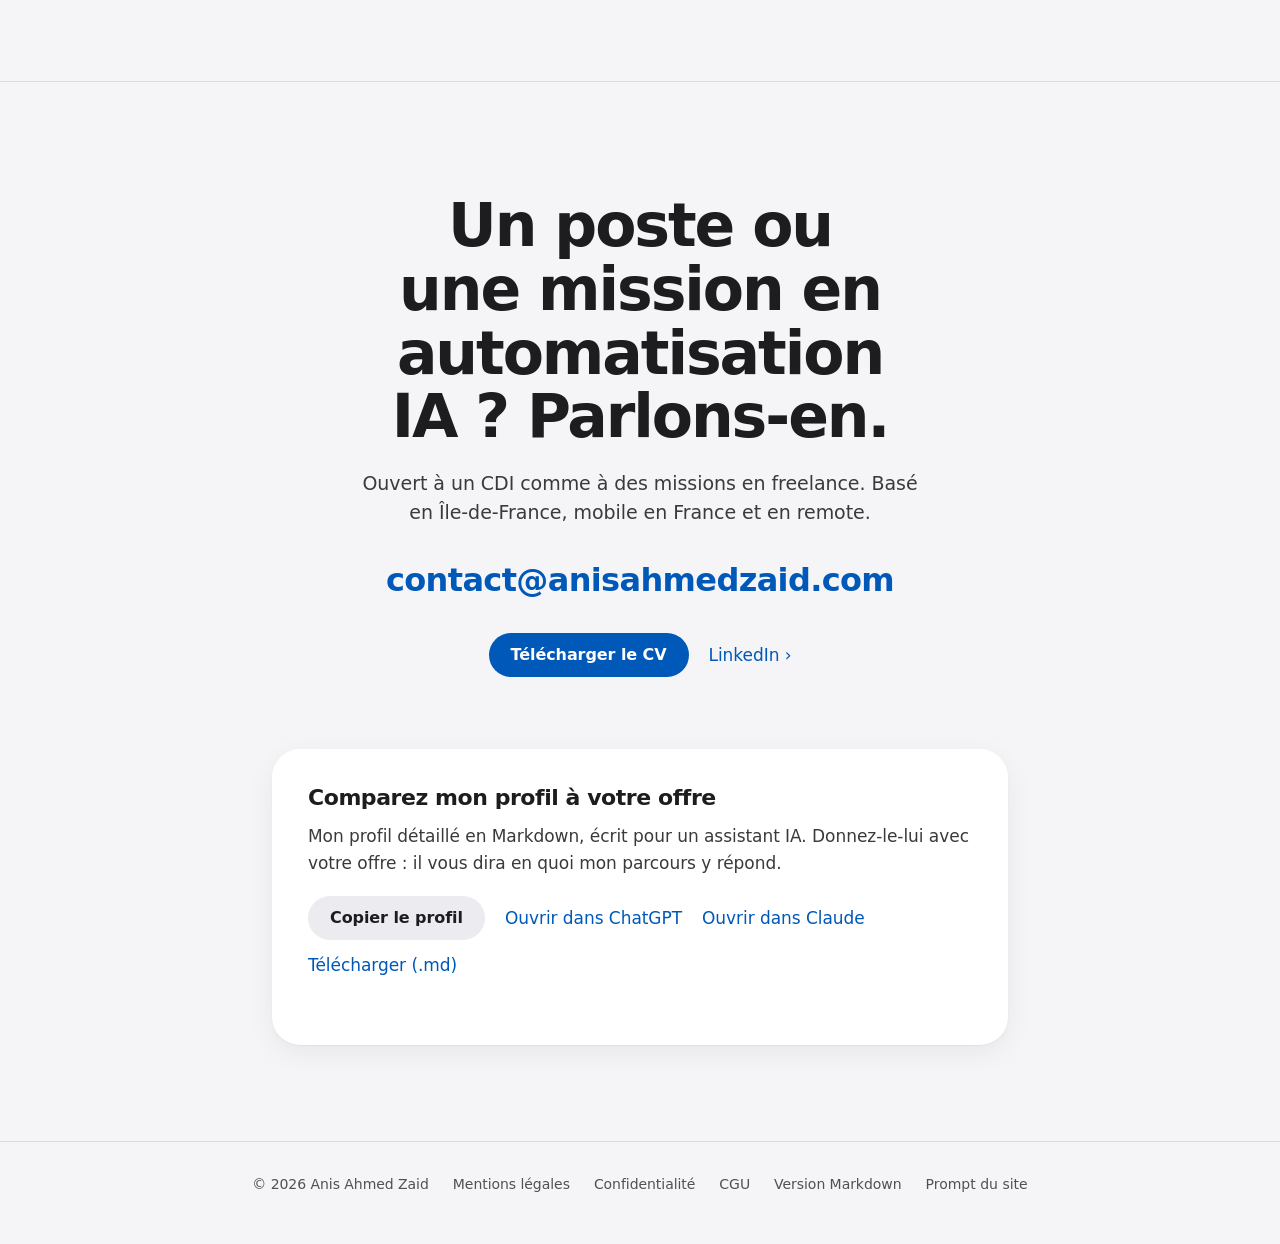
==== commit 875b8532: "Agents vocaux : Retell pour le centre de formation, ElevenLabs pour la conciergerie Co-Authored-By: " ====
--- a/index.html
+++ b/index.html
@@ -222,7 +222,7 @@
               <div><dt>Choix clé</dt><dd>Recherche vectorielle pour le texte, SQL pour les tableaux&nbsp;: un prix se lit dans une cellule</dd></div>
             </dl>
             <ul class="tools" aria-label="Outils">
-              <li>n8n</li><li>OpenAI</li><li>Supabase</li><li>Retell</li><li>ElevenLabs</li><li>JavaScript</li>
+              <li>n8n</li><li>OpenAI</li><li>Supabase</li><li>Retell</li><li>JavaScript</li>
             </ul>
           </div>
 
@@ -391,7 +391,7 @@
           <div>
             <dt>Agents</dt>
             <dd><ul class="tools"><li>Choix d'outils</li><li>Routage par LLM classifieur</li><li>Dialogue orienté tâche</li><li>Agent vocal · Retell, ElevenLabs</li></ul>
-              <p><span class="where-label">Où&nbsp;:</span> Chatbot RAG, ALTEN Labs</p></dd>
+              <p><span class="where-label">Où&nbsp;:</span> Chatbot RAG, agents vocaux (centre de formation, conciergerie), ALTEN Labs</p></dd>
           </div>
           <div>
             <dt>Machine Learning et vision</dt>
